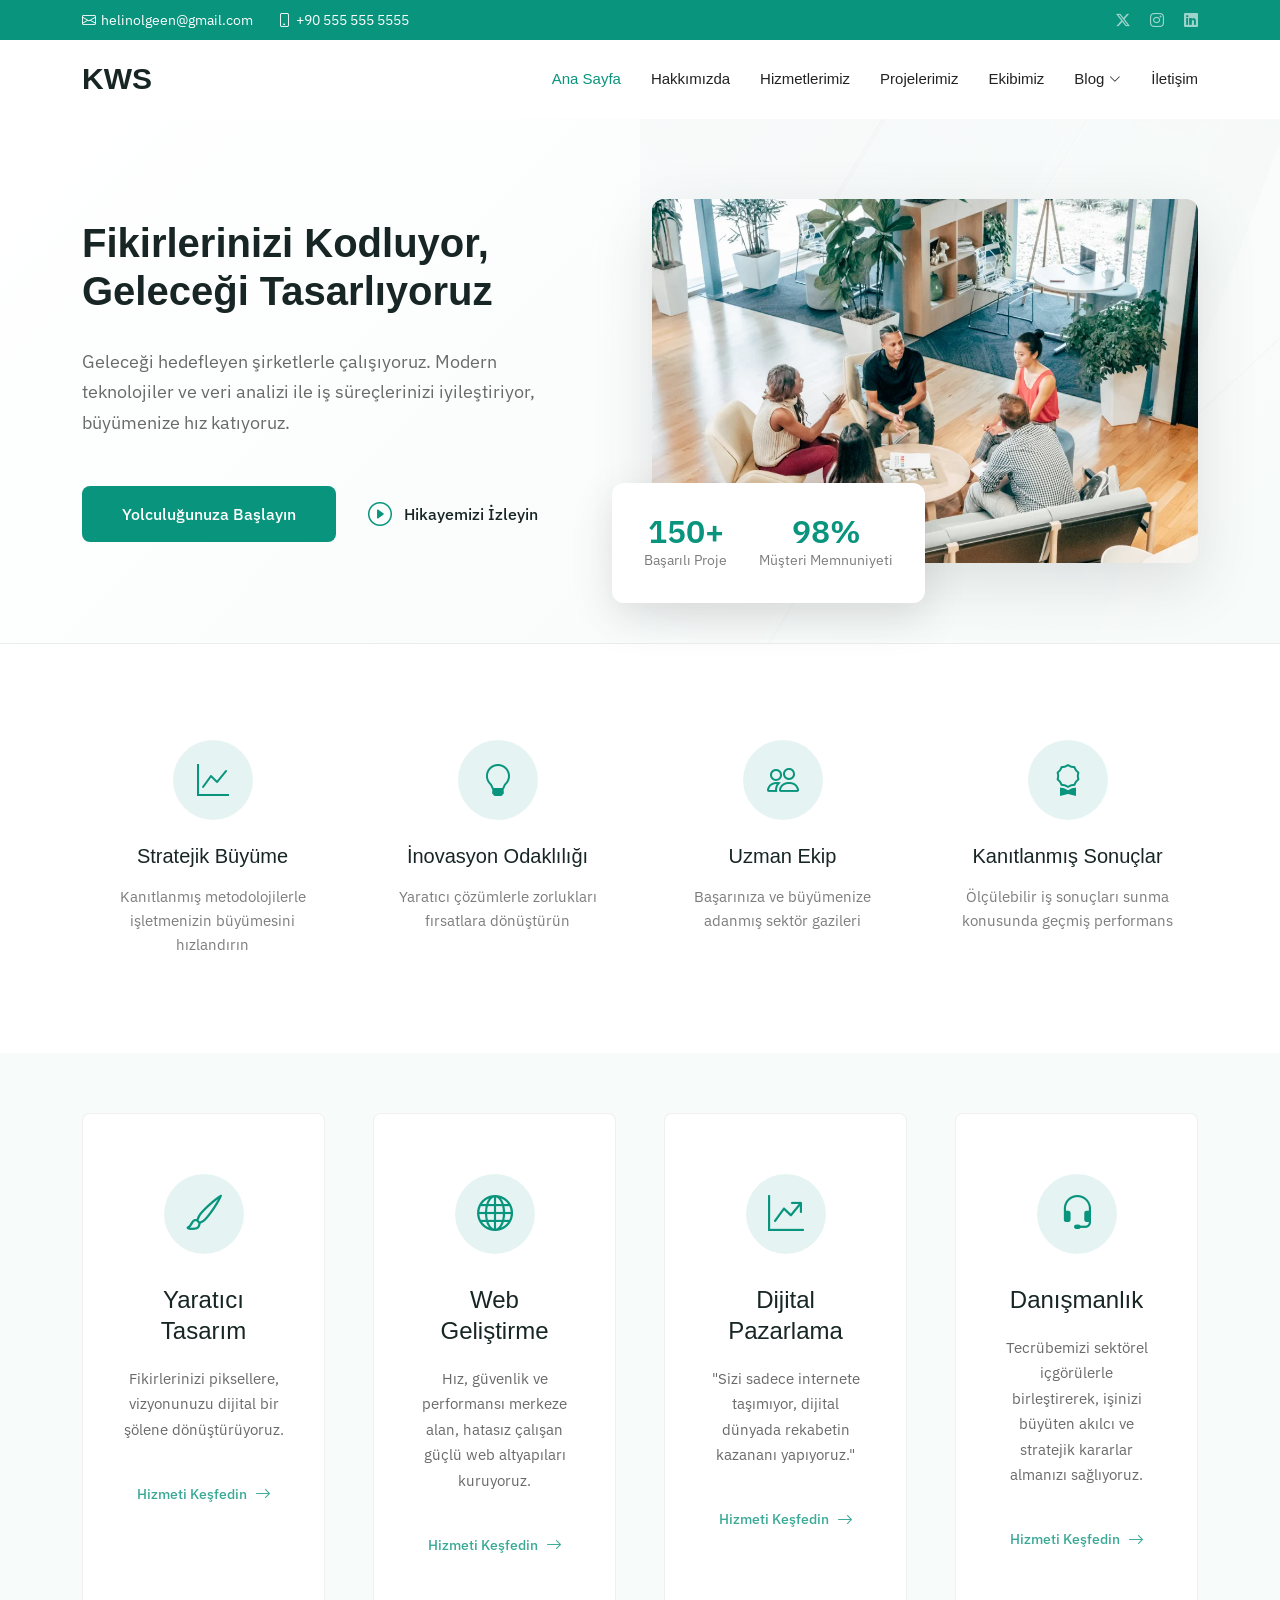
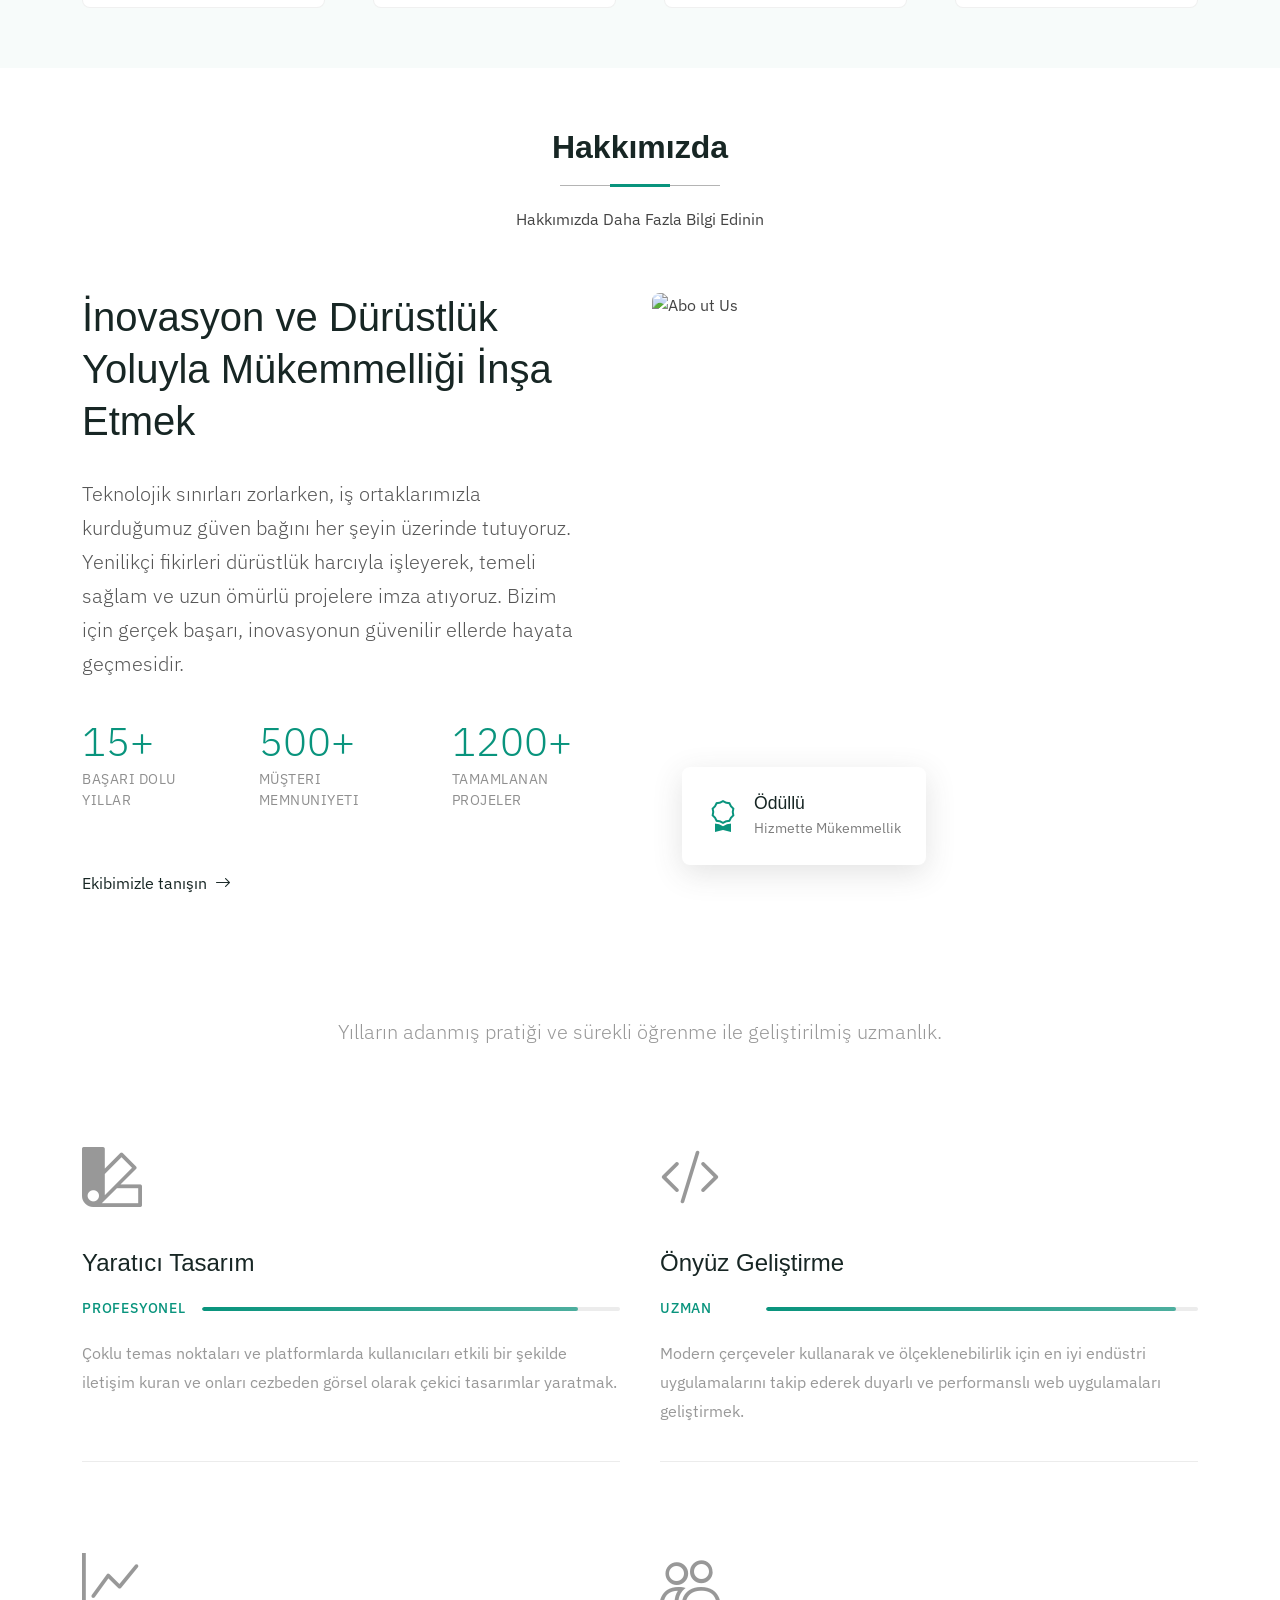
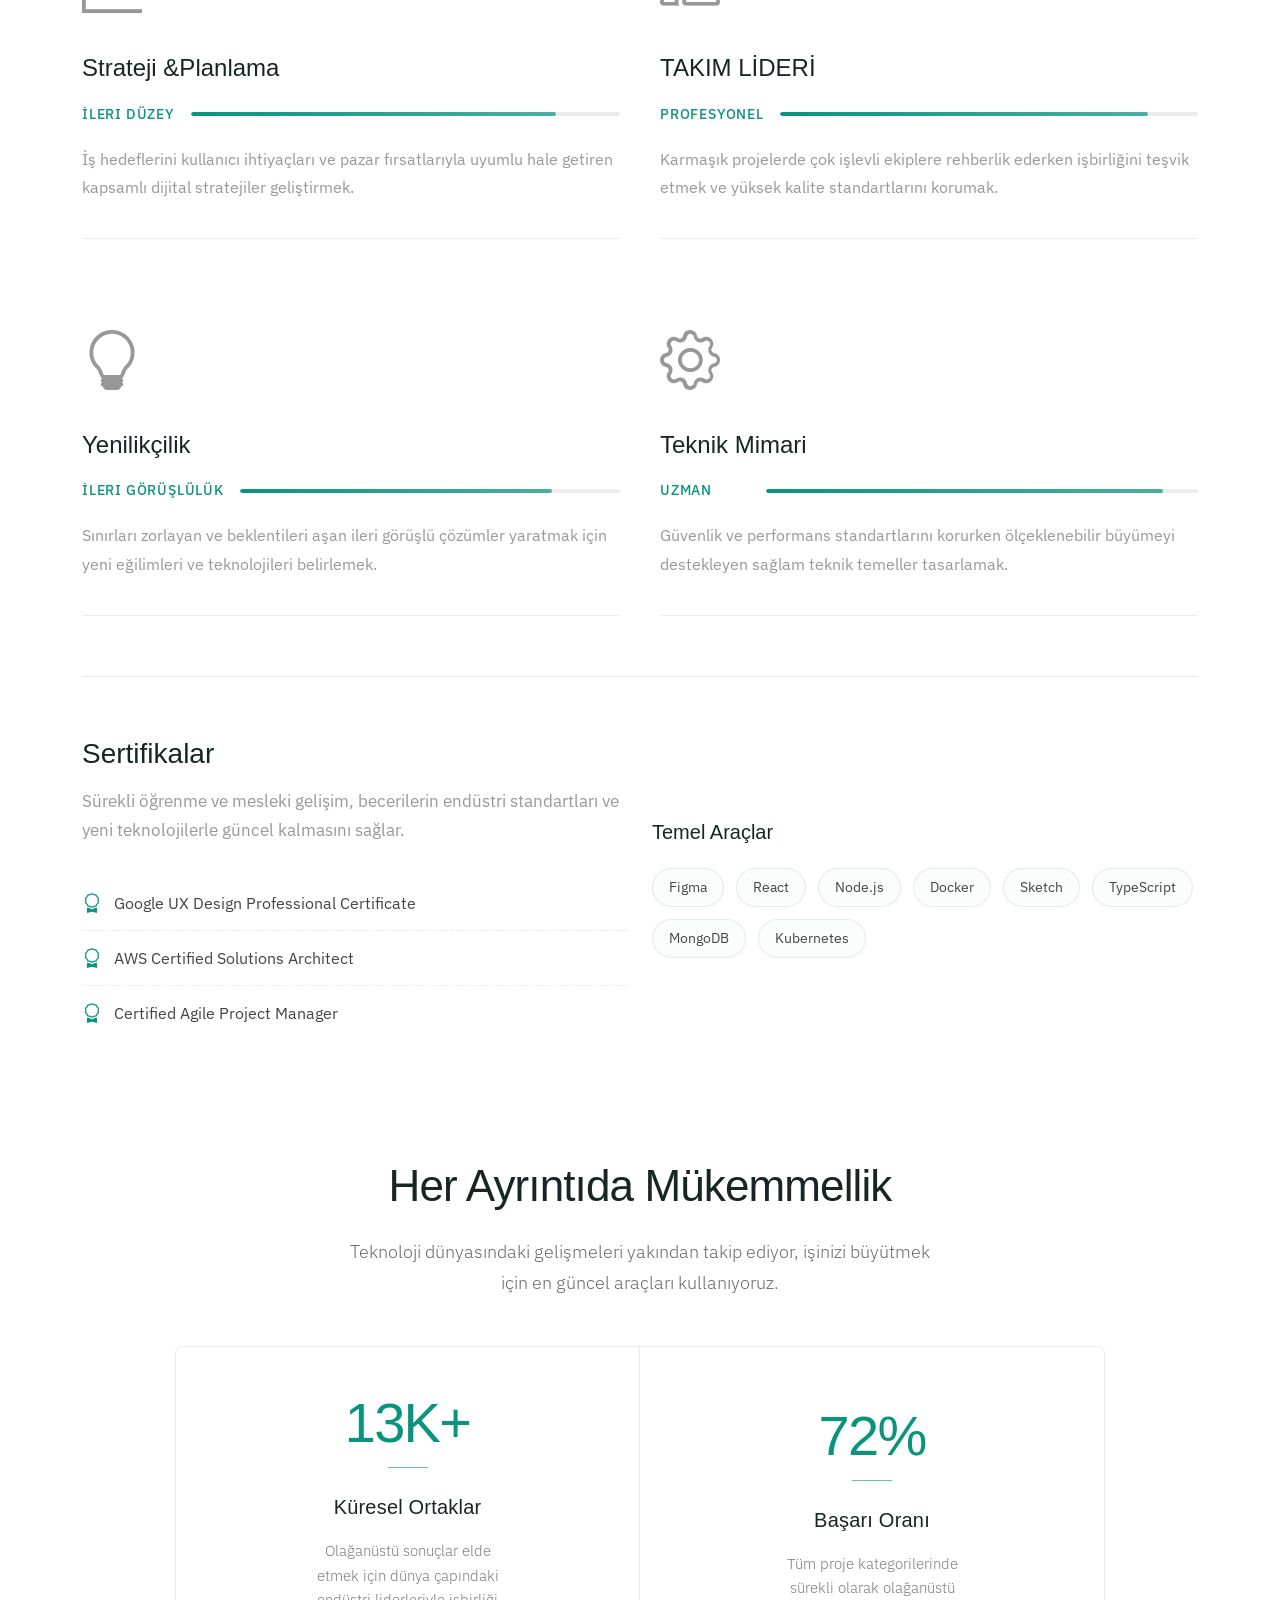
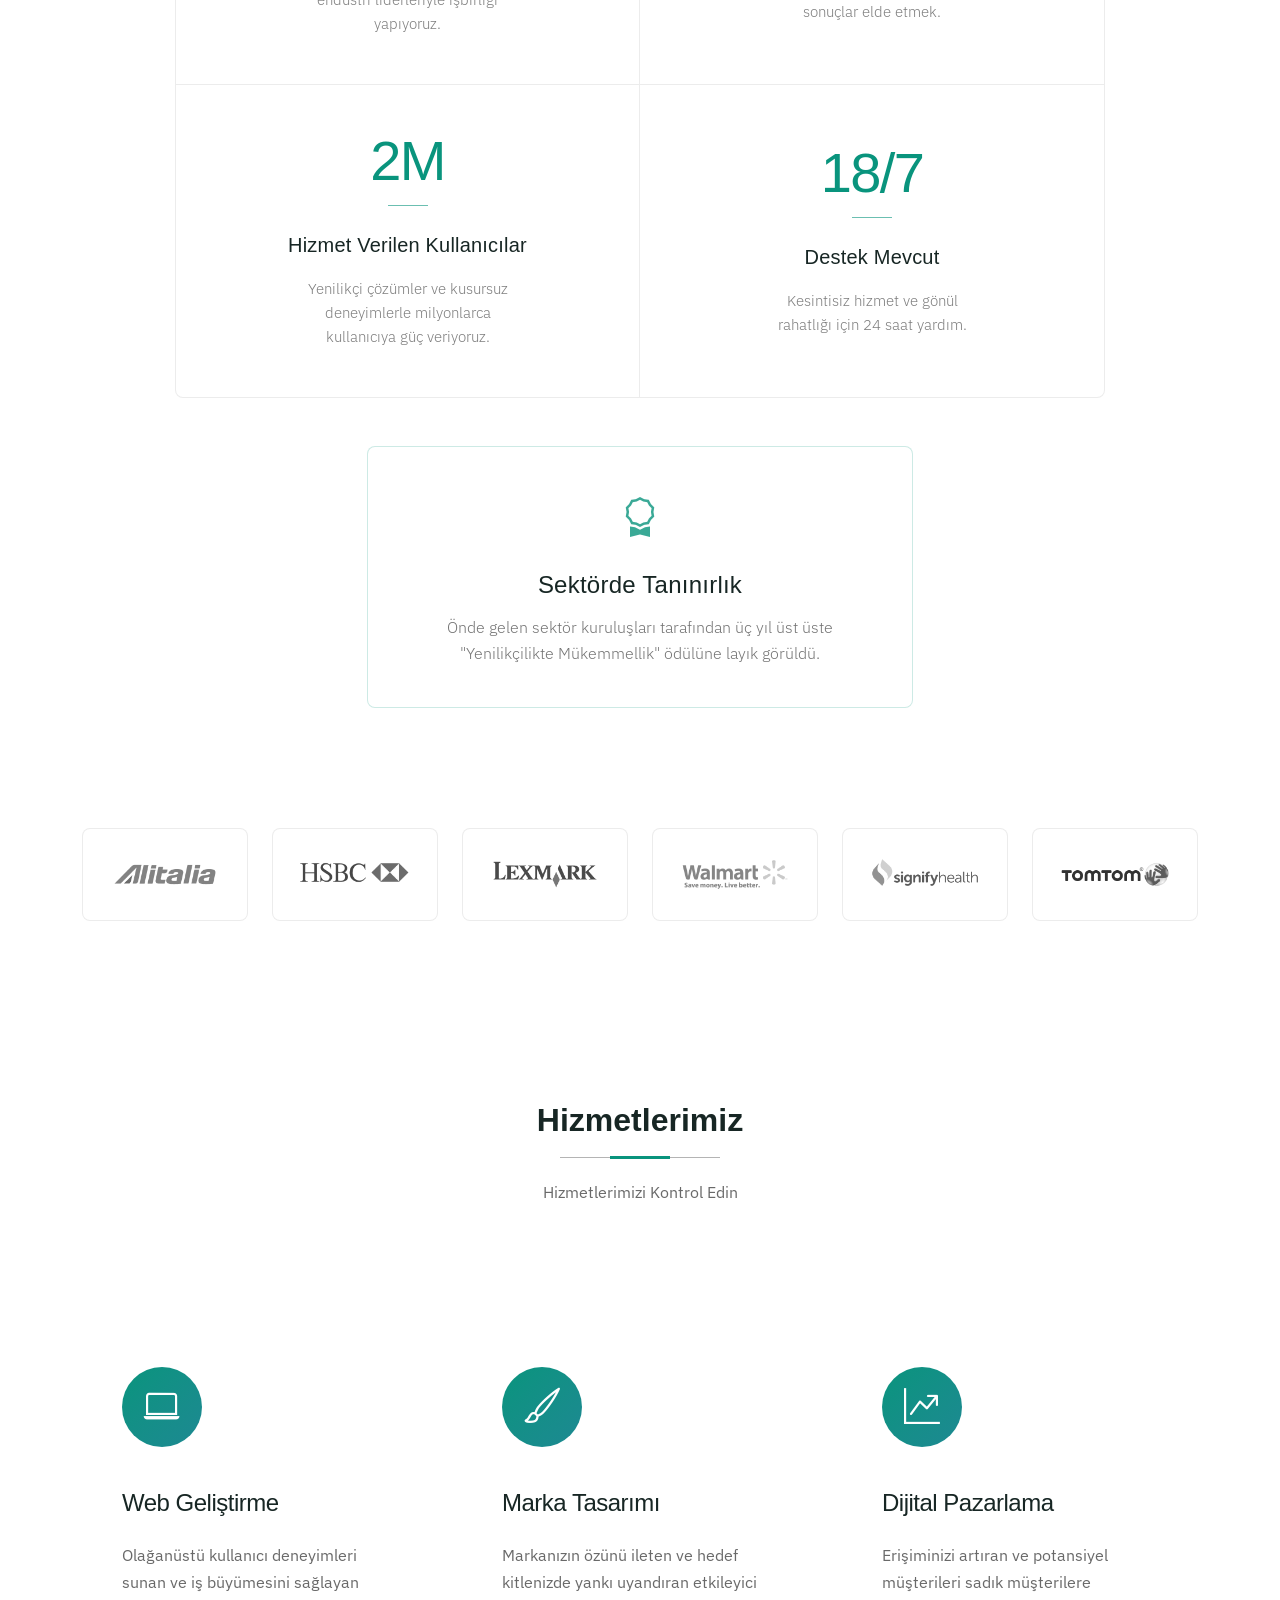
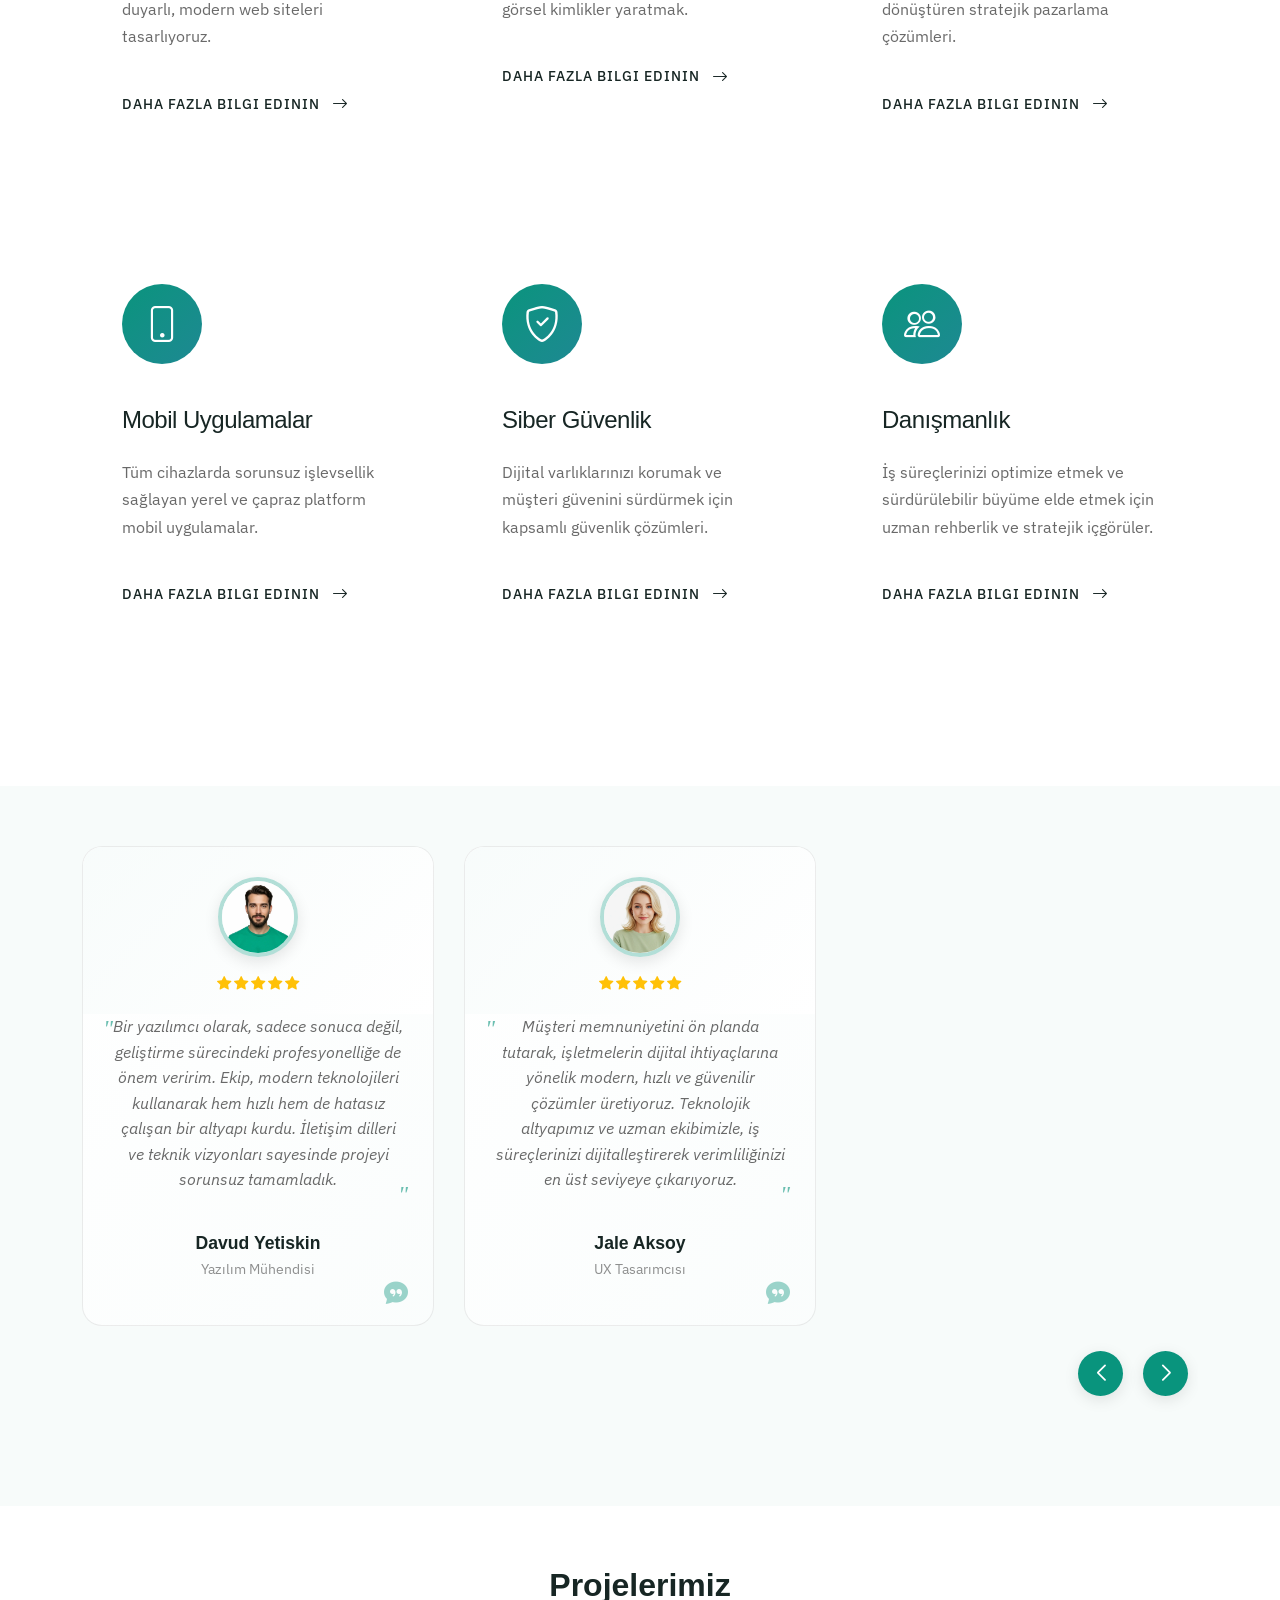
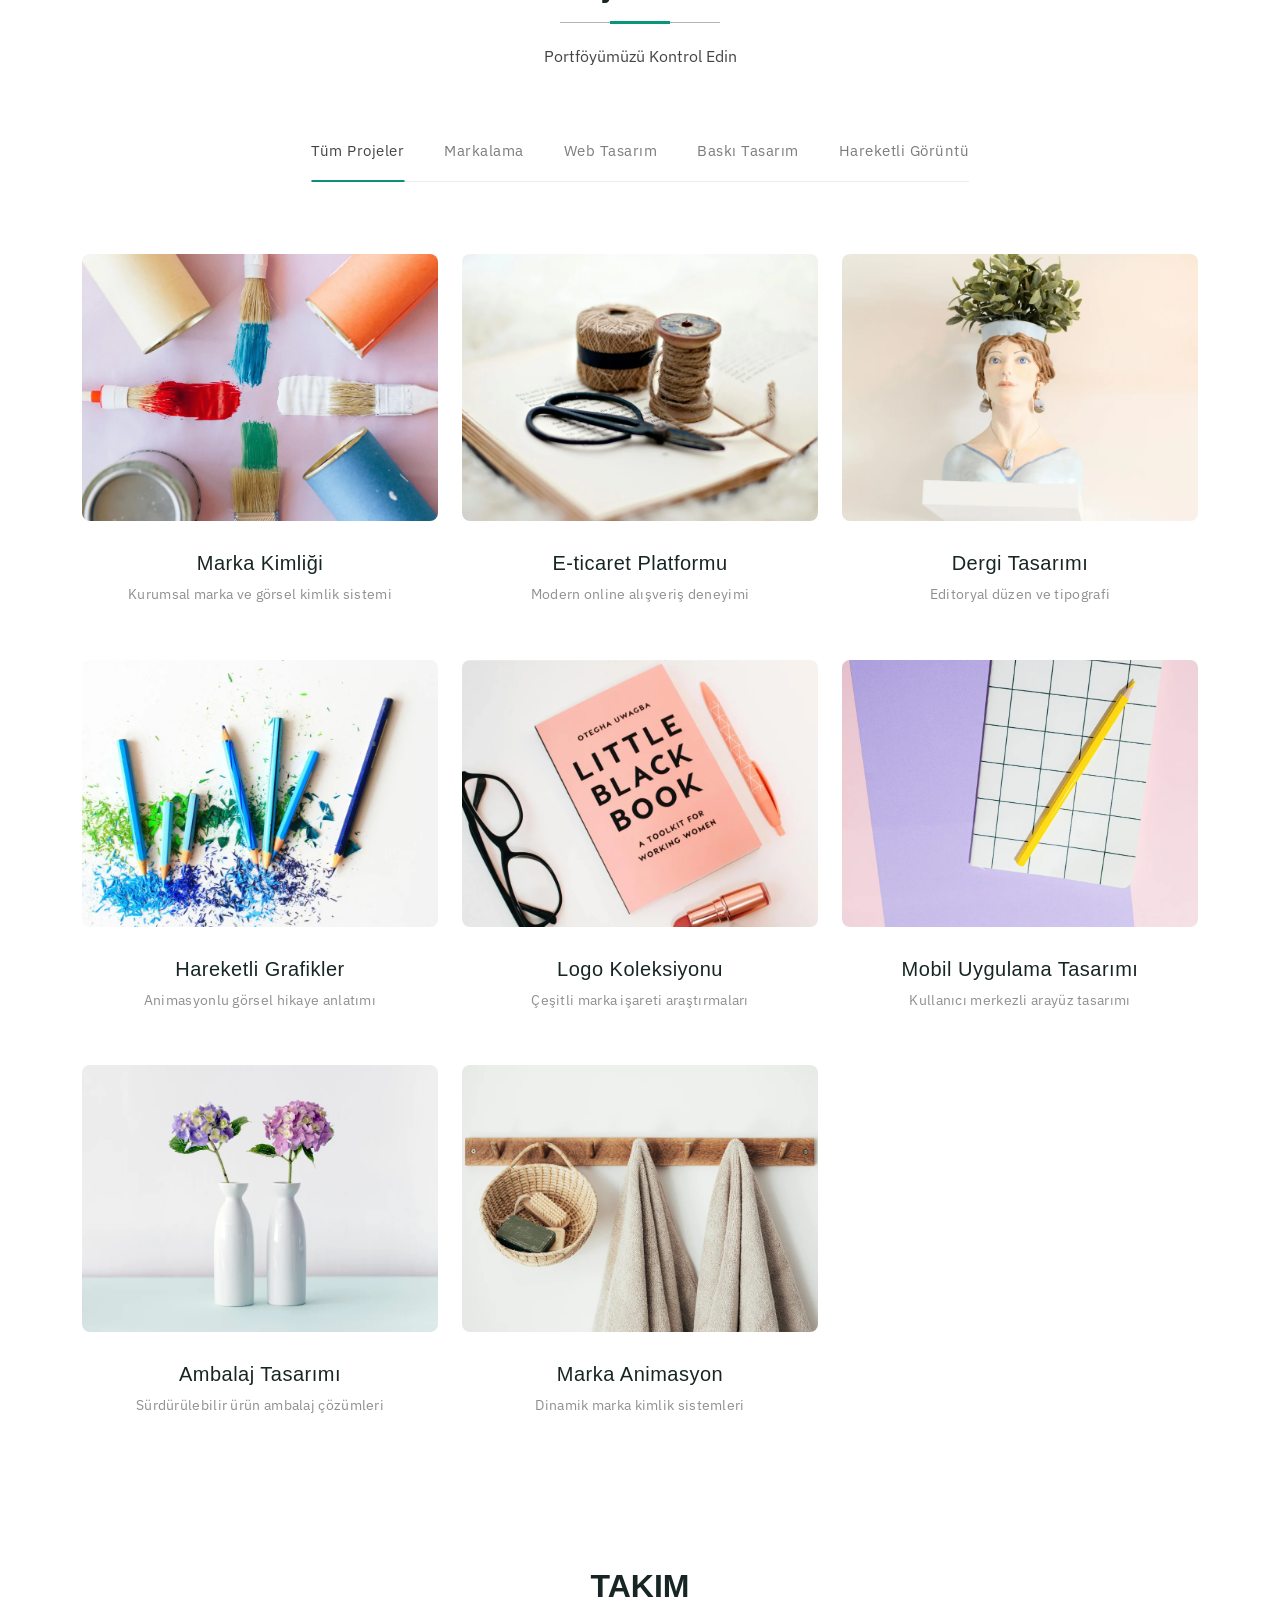
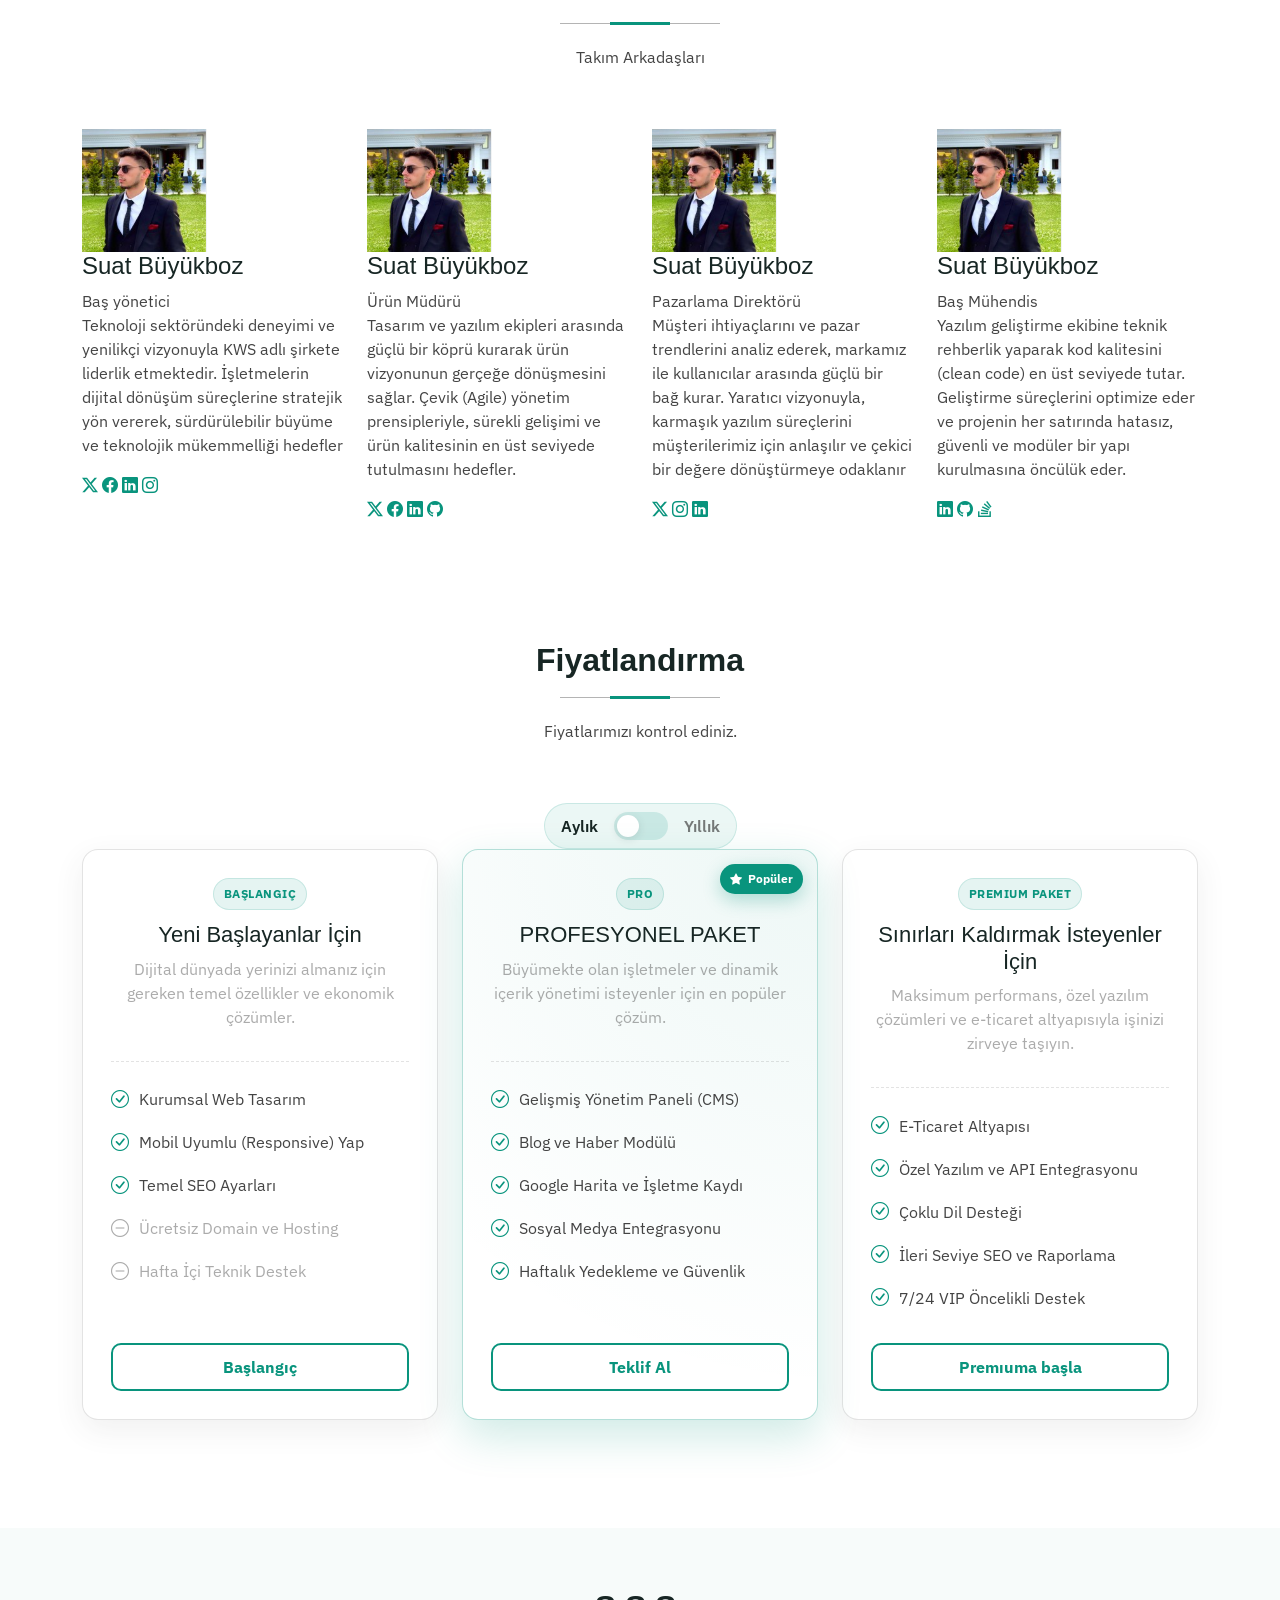
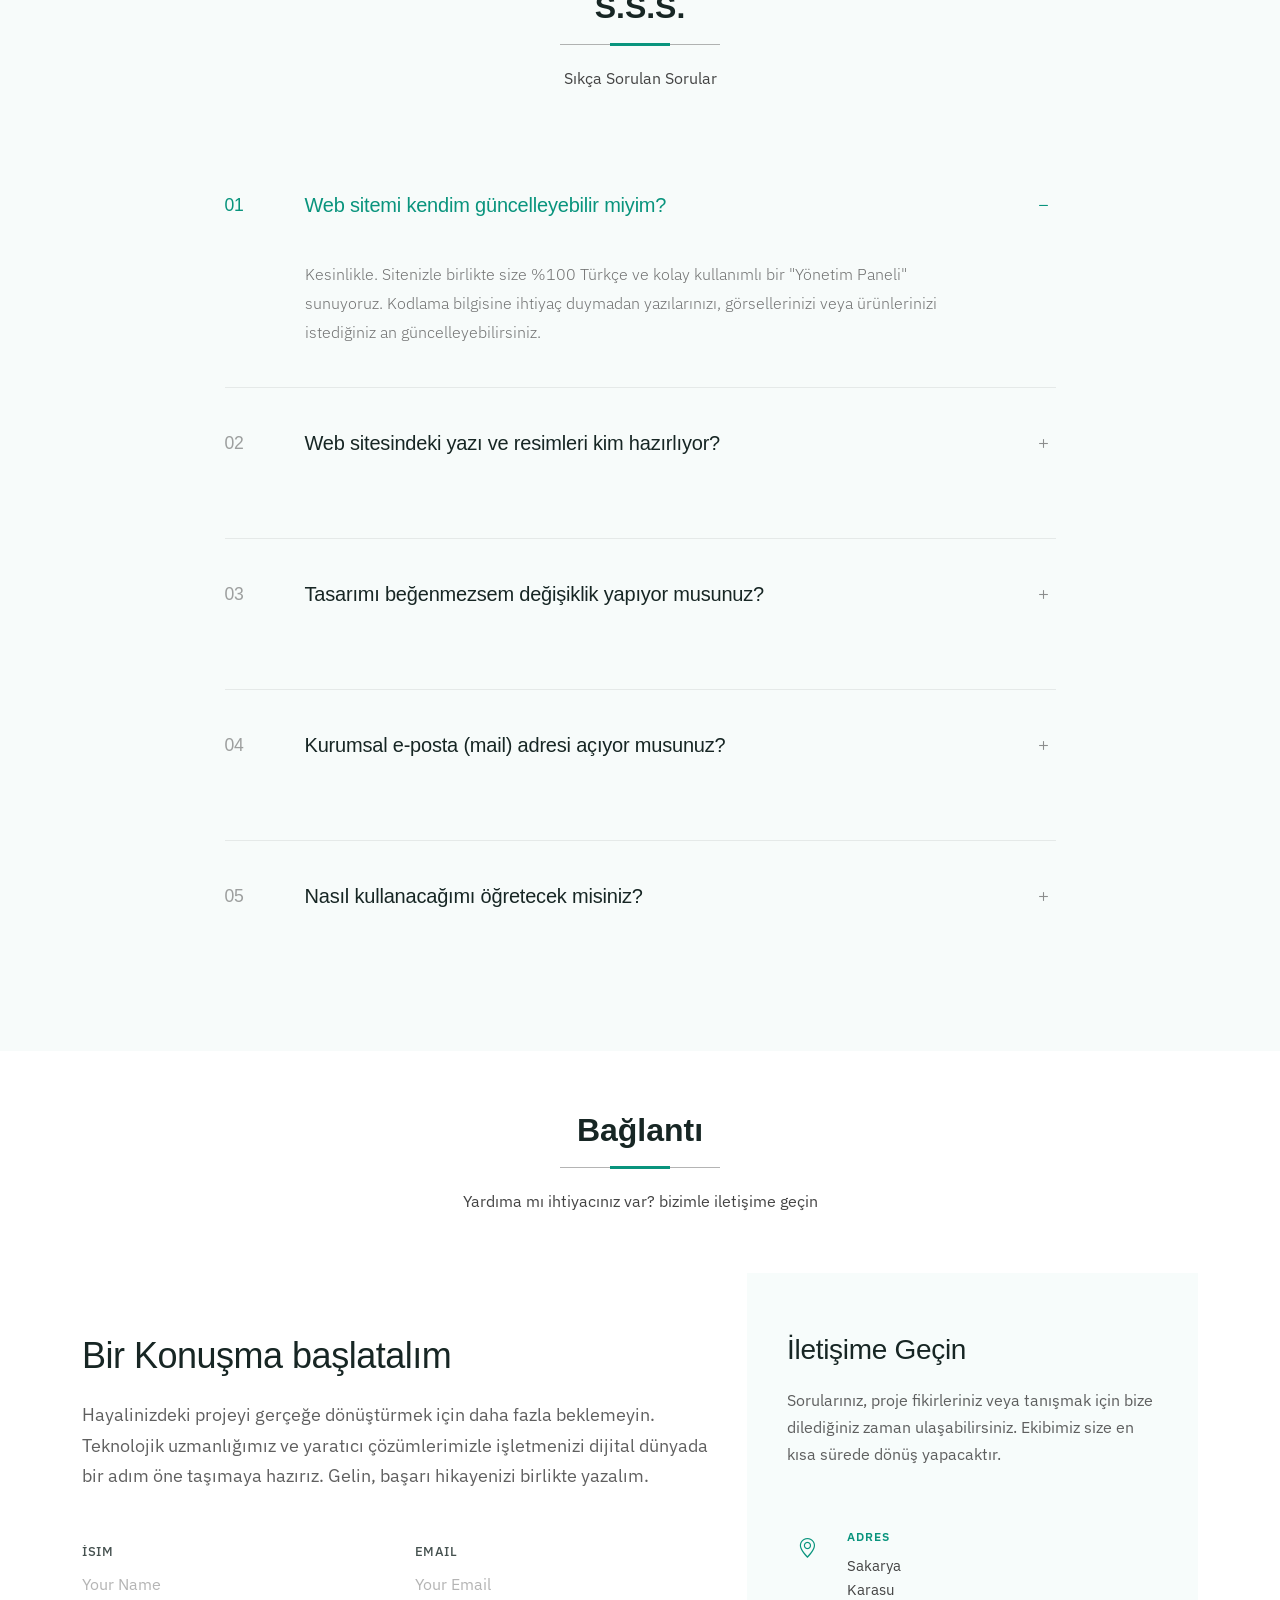
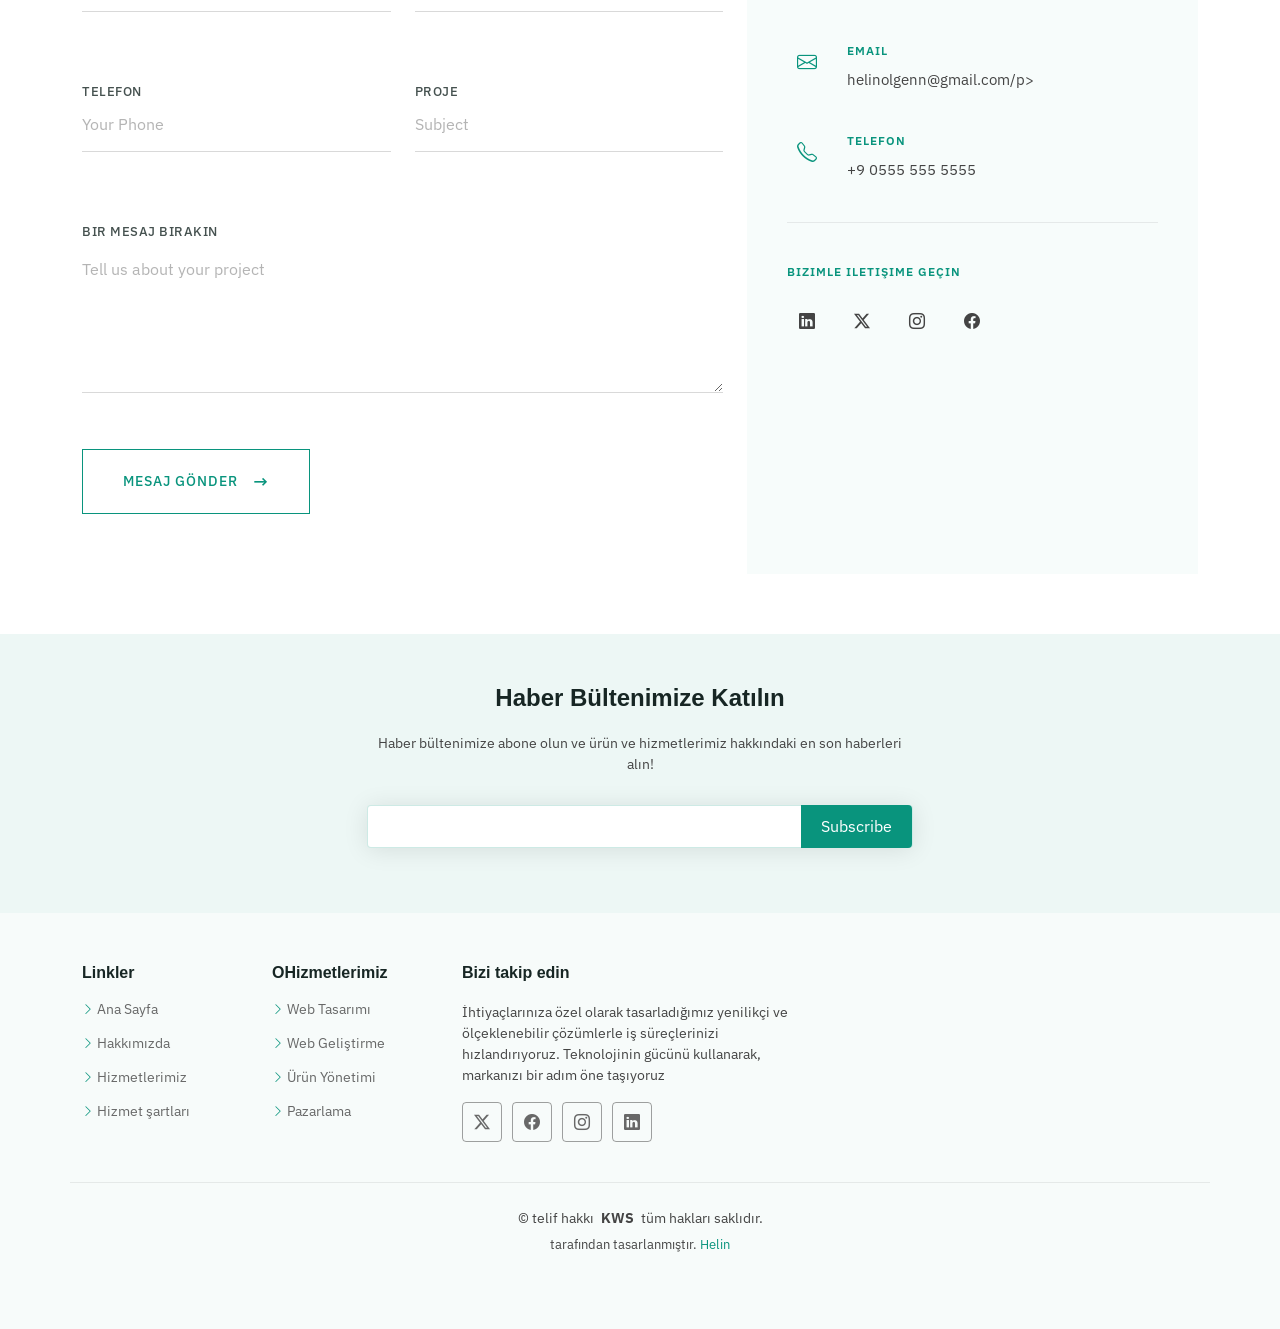
==== index.html @ 0eb9ad2e "initial upload" ====
<!DOCTYPE html>
<html lang="en">

<head>
  <meta charset="utf-8">
  <meta content="width=device-width, initial-scale=1.0" name="viewport">
  <title>KWS KURUMSAL WEB SİTE </title>
  <meta name="description" content="KWS Kurumsal Web Hizmetleri - Web tasarım, yazılım ve teknik destek.">
  <meta name="keywords" content="web tasarım, yazılım, teknik servis, KWS">

  <!-- Favicons -->
  <link href="assets/img/favicon.png" rel="icon">
  <link href="assets/img/apple-touch-icon.png" rel="apple-touch-icon">

  <!-- Fonts -->
  <link href="https://fonts.googleapis.com/css2?family=Anton&family=IBM+Plex+Sans:wght@300;400;500;600;700&display=swap" rel="stylesheet">

  <!-- Vendor CSS Files -->
 <link href="./assets/vendor/bootstrap/css/bootstrap.min.css" rel="stylesheet">
<link href="./assets/vendor/bootstrap-icons/bootstrap-icons.css" rel="stylesheet">
<link href="./assets/vendor/aos/aos.css" rel="stylesheet">
<link href="./assets/vendor/glightbox/css/glightbox.min.css" rel="stylesheet">
<link href="./assets/vendor/swiper/swiper-bundle.min.css" rel="stylesheet">


  <link href="./assets/css/main.css" rel="stylesheet">


  <!-- =======================================================
  * Template Name:KWS
  * Template URL: https://bootstrapmade.com/KWS-bootstrap-business-template/
  * Updated: Aug 30 2025 with Bootstrap v5.3.8
  * Author: BootstrapMade.com
  * License: https://bootstrapmade.com/license/
  ======================================================== -->
</head>
<body class="index-page">

  <header id="header" class="header sticky-top">

    <div class="topbar d-flex align-items-center dark-background">
      <div class="container d-flex justify-content-center justify-content-md-between">
        <div class="contact-info d-flex align-items-center">
<i class="bi bi-envelope d-flex align-items-center">
  <a href="mailto:helinolgeen@gmail.com">helinolgeen@gmail.com</a>
</i>
          <i class="bi bi-phone d-flex align-items-center ms-4"><span>+90 555 555 5555</span></i>
        </div>
        <div class="social-links d-none d-md-flex align-items-center">
          <a href="https://x.com/helobrrr" class="twitter"><i class="bi bi-twitter-x"></i></a>
          <a href="https://instagram.com/helinadall" class="instagram"><i class="bi bi-instagram"></i></a>
          <a href="https://www.linkedin.com/in/helin-%C3%B6lgen-374a76330/" class="linkedin"><i class="bi bi-linkedin"></i></a>
        </div>
      </div>
    </div><!-- End Top Bar -->

    <div class="branding d-flex align-items-cente">

      <div class="container position-relative d-flex align-items-center justify-content-between">
        <a href="index.html" class="logo d-flex align-items-center">
          <!-- Uncomment the line below if you also wish to use an image logo -->
          <!-- <img src="assets/img/logo.webp" alt=""> -->
          <h1 class="sitename">KWS</h1>
        </a>

        <nav id="navmenu" class="navmenu">
          <ul>
            <li><a href="#hero" class="active">Ana Sayfa</a></li>
            <li><a href="#about">Hakkımızda</a></li>
            <li><a href="#services">Hizmetlerimiz</a></li>
            <li><a href="#portfolio">Projelerimiz</a></li>
            <li><a href="#team">Ekibimiz</a></li>
            <li class="dropdown"><a href="#"><span>Blog</span> <i class="bi bi-chevron-down toggle-dropdown"></i></a>
              <ul>
                <li><a href="#">Dropdown 1</a></li>
                <li class="dropdown"><a href="#"><span>Deep Dropdown</span> <i class="bi bi-chevron-down toggle-dropdown"></i></a>
                  <ul>
                    <li><a href="#">Deep Dropdown 1</a></li>
                    <li><a href="#">Deep Dropdown 2</a></li>
                    <li><a href="#">Deep Dropdown 3</a></li>
                    <li><a href="#">Deep Dropdown 4</a></li>
                    <li><a href="#">Deep Dropdown 5</a></li>
                  </ul>
                </li>
                <li><a href="#">Dropdown 2</a></li>
                <li><a href="#">Dropdown 3</a></li>
                <li><a href="#">Dropdown 4</a></li>
              </ul>
            </li>
            <li><a href="#contact">İletişim</a></li>
          </ul>
          <i class="mobile-nav-toggle d-xl-none bi bi-list"></i>
        </nav>

      </div>

    </div>

  </header>

  <main class="main">

    <!-- Hero Section -->
    <section id="hero" class="hero section">

      <div class="hero-content">
        <div class="container">
          <div class="row align-items-center">
            <div class="col-lg-6" data-aos="fade-up" data-aos-delay="100">
              <div class="content">
                <h1>Fikirlerinizi Kodluyor, Geleceği Tasarlıyoruz</h1>
                <p>Geleceği hedefleyen şirketlerle çalışıyoruz. Modern teknolojiler ve veri analizi ile iş süreçlerinizi iyileştiriyor, büyümenize hız katıyoruz.</p>
                <div class="cta-group">
                  <a href="#about" class="btn-primary">Yolculuğunuza Başlayın</a>
                  <a href="https://www.youtube.com/@helobrrr" class="btn-secondary glightbox">
                    <i class="bi bi-play-circle"></i>
                    <span>
Hikayemizi İzleyin</span>
                  </a>
                </div>
              </div>
            </div>
            <div class="col-lg-6" data-aos="fade-up" data-aos-delay="200">
              <div class="hero-image">
                <img src="assets/img/about/about-8.webp" alt="Corporate Business" class="img-fluid">
                <div class="floating-card" data-aos="fade-up" data-aos-delay="300">
                  <div class="card-content">
                    <div class="metric">
                      <span class="number">150+</span>
                      <span class="label">Başarılı Proje</span>
                    </div>
                    <div class="metric">
                      <span class="number">98%</span>
                      <span class="label">Müşteri Memnuniyeti</span>
                    </div>
                  </div>
                </div>
              </div>
            </div>
          </div>
        </div>

        <div class="hero-features">
          <div class="container">
            <div class="row">
              <div class="col-lg-3 col-md-6" data-aos="fade-up" data-aos-delay="100">
                <div class="feature-item">
                  <div class="icon">
                    <i class="bi bi-graph-up"></i>
                  </div>
                  <h4>Stratejik Büyüme</h4>
                  <p>Kanıtlanmış metodolojilerle işletmenizin büyümesini hızlandırın</p>
                </div>
              </div>
              <div class="col-lg-3 col-md-6" data-aos="fade-up" data-aos-delay="200">
                <div class="feature-item">
                  <div class="icon">
                    <i class="bi bi-lightbulb"></i>
                  </div>
                  <h4>
İnovasyon Odaklılığı</h4>
                  <p>Yaratıcı çözümlerle zorlukları fırsatlara dönüştürün</p>
                </div>
              </div>
              <div class="col-lg-3 col-md-6" data-aos="fade-up" data-aos-delay="300">
                <div class="feature-item">
                  <div class="icon">
                    <i class="bi bi-people"></i>
                  </div>
                  <h4>
Uzman Ekip</h4>
                  <p>Başarınıza ve büyümenize adanmış sektör gazileri</p>
                </div>
              </div>
              <div class="col-lg-3 col-md-6" data-aos="fade-up" data-aos-delay="400">
                <div class="feature-item">
                  <div class="icon">
                    <i class="bi bi-award"></i>
                  </div>
                  <h4>
Kanıtlanmış Sonuçlar</h4>
                  <p>Ölçülebilir iş sonuçları sunma konusunda geçmiş performans</p>
                </div>
              </div>
            </div>
          </div>
        </div>

      </div>

    </section><!-- /Hero Section -->

    <!-- Featured Services Section -->
    <section id="featured-services" class="featured-services section light-background">

      <div class="container" data-aos="fade-up" data-aos-delay="100">

        <div class="row g-5">

          <div class="col-lg-3 col-md-6" data-aos="fade-up" data-aos-delay="200">
            <div class="service-item">
              <div class="service-icon">
                <i class="bi bi-brush"></i>
              </div>
              <h3>Yaratıcı Tasarım</h3>
              <p>Fikirlerinizi piksellere, vizyonunuzu dijital bir şölene dönüştürüyoruz.</p>
              <a href="service-details.html" class="service-link">
                <span>Hizmeti Keşfedin</span>
                <i class="bi bi-arrow-right"></i>
              </a>
            </div>
          </div><!-- End Service Item -->

          <div class="col-lg-3 col-md-6" data-aos="fade-up" data-aos-delay="300">
            <div class="service-item">
              <div class="service-icon">
                <i class="bi bi-globe"></i>
              </div>
              <h3>Web Geliştirme</h3>
              <p>Hız, güvenlik ve performansı merkeze alan, hatasız çalışan güçlü web altyapıları kuruyoruz.</p>
              <a href="service-details.html" class="service-link">
                <span>Hizmeti Keşfedin</span>
                <i class="bi bi-arrow-right"></i>
              </a>
            </div>
          </div><!-- End Service Item -->

          <div class="col-lg-3 col-md-6" data-aos="fade-up" data-aos-delay="400">
            <div class="service-item">
              <div class="service-icon">
                <i class="bi bi-graph-up-arrow"></i>
              </div>
              <h3>Dijital Pazarlama</h3>
              <p>"Sizi sadece internete taşımıyor, dijital dünyada rekabetin kazananı yapıyoruz."</p>
              <a href="service-details.html" class="service-link">
                <span>Hizmeti Keşfedin</span>
                <i class="bi bi-arrow-right"></i>
              </a>
            </div>
          </div><!-- End Service Item -->

          <div class="col-lg-3 col-md-6" data-aos="fade-up" data-aos-delay="500">
            <div class="service-item">
              <div class="service-icon">
                <i class="bi bi-headset"></i>
              </div>
              <h3>Danışmanlık</h3>
              <p>Tecrübemizi sektörel içgörülerle birleştirerek, işinizi büyüten akılcı ve stratejik kararlar almanızı sağlıyoruz.</p>
              <a href="service-details.html" class="service-link">
                <span>Hizmeti Keşfedin</span>
                <i class="bi bi-arrow-right"></i>
              </a>
            </div>
          </div><!-- End Service Item -->

        </div>

      </div>

    </section><!-- /Featured Services Section -->

    <!-- About Section -->
    <section id="about" class="about section">

      <!-- Section Title -->
      <div class="container section-title" data-aos="fade-up">
        <h2>Hakkımızda</h2>
        <p>Hakkımızda Daha Fazla Bilgi Edinin</p>
      </div><!-- End Section Title -->

      <div class="container" data-aos="fade-up" data-aos-delay="100">

        <div class="row">
          <div class="col-lg-6" data-aos="fade-right" data-aos-delay="200">
            <div class="content">
              <h2>İnovasyon ve Dürüstlük Yoluyla Mükemmelliği İnşa Etmek</h2>
              <p class="lead">Teknolojik sınırları zorlarken, iş ortaklarımızla kurduğumuz güven bağını her şeyin üzerinde tutuyoruz. Yenilikçi fikirleri dürüstlük harcıyla işleyerek, temeli sağlam ve uzun ömürlü projelere imza atıyoruz. Bizim için gerçek başarı, inovasyonun güvenilir ellerde hayata geçmesidir.</p>
             <div class="stats-row">
                <div class="stat-item" data-aos="fade-up" data-aos-delay="300">
                  <div class="stat-number">
                    <span data-purecounter-start="0" data-purecounter-end="15" data-purecounter-duration="1" class="purecounter"></span>+
                  </div>
                  <div class="stat-label">Başarı Dolu Yıllar</div>
                </div>

                <div class="stat-item" data-aos="fade-up" data-aos-delay="400">
                  <div class="stat-number">
                    <span data-purecounter-start="0" data-purecounter-end="500" data-purecounter-duration="1" class="purecounter"></span>+
                  </div>
                  <div class="stat-label">Müşteri Memnuniyeti</div>
                </div>

                <div class="stat-item" data-aos="fade-up" data-aos-delay="500">
                  <div class="stat-number">
                    <span data-purecounter-start="0" data-purecounter-end="1200" data-purecounter-duration="1" class="purecounter"></span>+
                  </div>
                  <div class="stat-label">Tamamlanan Projeler</div>
                </div>
              </div><!-- End Stats Row -->

              <div class="cta-section" data-aos="fade-up" data-aos-delay="300">
                <a href="#TAKIM" class="btn-link">Ekibimizle tanışın<i class="bi bi-arrow-right"></i></a>
              </div>
            </div>
          </div>

          <div class="col-lg-6" data-aos="fade-left" data-aos-delay="200">
            <div class="image-container">
              <img src="assets/img/about/about-square-8.webp" alt="Abo
              ut Us" class="img-fluid">
              <div class="image-overlay">
                <div class="overlay-content">
                  <i class="bi bi-award"></i>
                  <div class="overlay-text">
                    <h4>Ödüllü</h4>
                    <p>Hizmette Mükemmellik</p>
                  </div>
                </div>
              </div>
            </div>
          </div>
        </div>

      </div>

    </section><!-- /About Section -->

    <!-- Skills Section -->
    <section id="skills" class="skills section">

      <div class="container" data-aos="fade-up" data-aos-delay="100">

        <div class="row justify-content-center">
          <div class="col-lg-8">
            <div class="intro-content text-center mb-5" data-aos="fade-up" data-aos-delay="150">
              <p class="lead-text">Yılların adanmış pratiği ve sürekli öğrenme ile geliştirilmiş uzmanlık.</p>
            </div>
          </div>
        </div>

        <div class="skills-grid">
          <div class="skill-item skills-animation" data-aos="fade-up" data-aos-delay="200">
            <div class="skill-icon">
              <i class="bi bi-palette2"></i>
            </div>
            <h3 class="skill-name">Yaratıcı Tasarım</h3>
            <div class="skill-level">
              <span class="level-text">Profesyonel</span>
              <div class="progress-track progress">
                <div class="progress-bar" role="progressbar" aria-valuenow="90" aria-valuemin="0" aria-valuemax="100"></div>
              </div>
            </div>
            <p class="skill-description">Çoklu temas noktaları ve platformlarda kullanıcıları etkili bir şekilde iletişim kuran ve onları cezbeden görsel olarak çekici tasarımlar yaratmak.</p>
          </div>

          <div class="skill-item skills-animation" data-aos="fade-up" data-aos-delay="250">
            <div class="skill-icon">
              <i class="bi bi-code-slash"></i>
            </div>
            <h3 class="skill-name">Önyüz Geliştirme</h3>
            <div class="skill-level">
              <span class="level-text">Uzman</span>
              <div class="progress-track progress">
                <div class="progress-bar" role="progressbar" aria-valuenow="95" aria-valuemin="0" aria-valuemax="100"></div>
              </div>
            </div>
            <p class="skill-description">Modern çerçeveler kullanarak ve ölçeklenebilirlik için en iyi endüstri uygulamalarını takip ederek duyarlı ve performanslı web uygulamaları geliştirmek.</p>
          </div>

          <div class="skill-item skills-animation" data-aos="fade-up" data-aos-delay="300">
            <div class="skill-icon">
              <i class="bi bi-graph-up"></i>
            </div>
            <h3 class="skill-name">Strateji &amp;Planlama</h3>
            <div class="skill-level">
              <span class="level-text">İleri Düzey</span>
              <div class="progress-track progress">
                <div class="progress-bar" role="progressbar" aria-valuenow="85" aria-valuemin="0" aria-valuemax="100"></div>
              </div>
            </div>
            <p class="skill-description">İş hedeflerini kullanıcı ihtiyaçları ve pazar fırsatlarıyla uyumlu hale getiren kapsamlı dijital stratejiler geliştirmek.</p>
          </div>

          <div class="skill-item skills-animation" data-aos="fade-up" data-aos-delay="350">
            <div class="skill-icon">
              <i class="bi bi-people"></i>
            </div>
            <h3 class="skill-name">TAKIM LİDERİ</h3>
            <div class="skill-level">
              <span class="level-text">PROFESYONEL</span>
              <div class="progress-track progress">
                <div class="progress-bar" role="progressbar" aria-valuenow="88" aria-valuemin="0" aria-valuemax="100"></div>
              </div>
            </div>
            <p class="skill-description">Karmaşık projelerde çok işlevli ekiplere rehberlik ederken işbirliğini teşvik etmek ve yüksek kalite standartlarını korumak.</p>
          </div>

          <div class="skill-item skills-animation" data-aos="fade-up" data-aos-delay="400">
            <div class="skill-icon">
              <i class="bi bi-lightbulb"></i>
            </div>
            <h3 class="skill-name">Yenilikçilik</h3>
            <div class="skill-level">
              <span class="level-text">İleri görüşlülük</span>
              <div class="progress-track progress">
                <div class="progress-bar" role="progressbar" aria-valuenow="82" aria-valuemin="0" aria-valuemax="100"></div>
              </div>
            </div>
            <p class="skill-description">Sınırları zorlayan ve beklentileri aşan ileri görüşlü çözümler yaratmak için yeni eğilimleri ve teknolojileri belirlemek.</p>
          </div>

          <div class="skill-item skills-animation" data-aos="fade-up" data-aos-delay="450">
            <div class="skill-icon">
              <i class="bi bi-gear"></i>
            </div>
            <h3 class="skill-name">Teknik Mimari</h3>
            <div class="skill-level">
              <span class="level-text">Uzman</span>
              <div class="progress-track progress">
                <div class="progress-bar" role="progressbar" aria-valuenow="92" aria-valuemin="0" aria-valuemax="100"></div>
              </div>
            </div>
            <p class="skill-description"> Güvenlik ve performans standartlarını korurken ölçeklenebilir büyümeyi destekleyen sağlam teknik temeller tasarlamak.</p>
          </div>
        </div>

        <div class="certification-area mt-5" data-aos="fade-up" data-aos-delay="500">
          <div class="row align-items-center">
            <div class="col-lg-6">
              <div class="cert-content">
                <h4 class="cert-title">Sertifikalar</h4>
                <p class="cert-description">Sürekli öğrenme ve mesleki gelişim, becerilerin endüstri standartları ve yeni teknolojilerle güncel kalmasını sağlar.</p>
                <div class="cert-list">
                  <div class="cert-item">
                    <i class="bi bi-award"></i>
                    <span>Google UX Design Professional Certificate</span>
                  </div>
                  <div class="cert-item">
                    <i class="bi bi-award"></i>
                    <span>AWS Certified Solutions Architect</span>
                  </div>
                  <div class="cert-item">
                    <i class="bi bi-award"></i>
                    <span>Certified Agile Project Manager</span>
                  </div>
                </div>
              </div>
            </div>
            <div class="col-lg-6">
              <div class="tools-showcase">
                <h5 class="tools-title">Temel Araçlar</h5>
                <div class="tools-grid">
                  <span class="tool-tag">Figma</span>
                  <span class="tool-tag">React</span>
                  <span class="tool-tag">Node.js</span>
                  <span class="tool-tag">Docker</span>
                  <span class="tool-tag">Sketch</span>
                  <span class="tool-tag">TypeScript</span>
                  <span class="tool-tag">MongoDB</span>
                  <span class="tool-tag">Kubernetes</span>
                </div>
              </div>
            </div>
          </div>
        </div>

      </div>

    </section><!-- /Skills Section -->

    <!-- Stats Section -->
    <section id="stats" class="stats section">

      <div class="container" data-aos="fade-up" data-aos-delay="100">

        <div class="row justify-content-center mb-5">
          <div class="col-lg-8 text-center" data-aos="fade-up" data-aos-delay="200">
            <h2 class="section-headline mb-4">Her Ayrıntıda Mükemmellik</h2>
            <p class="section-description"> Teknoloji dünyasındaki gelişmeleri yakından takip ediyor, işinizi büyütmek için en güncel araçları kullanıyoruz.</p>
          </div>
        </div>

        <div class="stats-grid row g-0 justify-content-center">
          <div class="col-lg-10">
            <div class="stats-container">

              <div class="stat-item" data-aos="fade-up" data-aos-delay="100">
                <div class="stat-content">
                  <div class="stat-number">
                    <span data-purecounter-start="0" data-purecounter-end="15" data-purecounter-duration="2" class="purecounter"></span>K+
                  </div>
                  <div class="stat-divider"></div>
                  <div class="stat-label">Küresel Ortaklar</div>
                  <p class="stat-description">  Olağanüstü sonuçlar elde etmek için dünya çapındaki endüstri liderleriyle işbirliği yapıyoruz.</p>
                </div>
              </div>

              <div class="stat-item" data-aos="fade-up" data-aos-delay="200">
                <div class="stat-content">
                  <div class="stat-number">
                    <span data-purecounter-start="0" data-purecounter-end="89" data-purecounter-duration="2" class="purecounter"></span>%
                  </div>
                  <div class="stat-divider"></div>
                  <div class="stat-label">Başarı Oranı</div>
                  <p class="stat-description">Tüm proje kategorilerinde sürekli olarak olağanüstü sonuçlar elde etmek.</p>
                </div>
              </div>

              <div class="stat-item" data-aos="fade-up" data-aos-delay="300">
                <div class="stat-content">
                  <div class="stat-number">
                    <span data-purecounter-start="0" data-purecounter-end="2.8" data-purecounter-duration="2" class="purecounter"></span>M
                  </div>
                  <div class="stat-divider"></div>
                  <div class="stat-label">Hizmet Verilen Kullanıcılar</div>
                  <p class="stat-description">Yenilikçi çözümler ve kusursuz deneyimlerle milyonlarca kullanıcıya güç veriyoruz.</p>
                </div>
              </div>

              <div class="stat-item" data-aos="fade-up" data-aos-delay="400">
                <div class="stat-content">
                  <div class="stat-number">
                    <span data-purecounter-start="0" data-purecounter-end="24" data-purecounter-duration="2" class="purecounter"></span>/7
                  </div>
                  <div class="stat-divider"></div>
                  <div class="stat-label">Destek Mevcut</div>
                  <p class="stat-description">Kesintisiz hizmet ve gönül rahatlığı için 24 saat yardım.</p>
                </div>
              </div>

            </div>
          </div>
        </div>

        <div class="row justify-content-center mt-5">
          <div class="col-lg-6 text-center" data-aos="fade-up" data-aos-delay="500">
            <div class="achievement-badge">
              <div class="badge-icon">
                <i class="bi bi-award"></i>
              </div>
              <div class="badge-content">
                <h4 class="badge-title">Sektörde Tanınırlık</h4>
                <p class="badge-text">Önde gelen sektör kuruluşları tarafından üç yıl üst üste "Yenilikçilikte Mükemmellik" ödülüne layık görüldü.</p>
              </div>
            </div>
          </div>
        </div>

      </div>

    </section><!-- /Stats Section -->

    <!-- Clients Section -->
    <section id="clients" class="clients section">

      <div class="container" data-aos="fade-up" data-aos-delay="100">

        <div class="row gy-4">
          <div class="col-xl-2 col-lg-3 col-md-4 col-6" data-aos="zoom-in" data-aos-delay="100">
            <div class="client-item">
              <img src="assets/img/clients/clients-1.webp" class="img-fluid" alt="Client 1">
            </div>
          </div><!-- End Client Item -->

          <div class="col-xl-2 col-lg-3 col-md-4 col-6" data-aos="zoom-in" data-aos-delay="150">
            <div class="client-item">
              <img src="assets/img/clients/clients-2.webp" class="img-fluid" alt="Client 2">
            </div>
          </div><!-- End Client Item -->

          <div class="col-xl-2 col-lg-3 col-md-4 col-6" data-aos="zoom-in" data-aos-delay="200">
            <div class="client-item">
              <img src="assets/img/clients/clients-3.webp" class="img-fluid" alt="Client 3">
            </div>
          </div><!-- End Client Item -->

          <div class="col-xl-2 col-lg-3 col-md-4 col-6" data-aos="zoom-in" data-aos-delay="250">
            <div class="client-item">
              <img src="assets/img/clients/clients-4.webp" class="img-fluid" alt="Client 4">
            </div>
          </div><!-- End Client Item -->

          <div class="col-xl-2 col-lg-3 col-md-4 col-6" data-aos="zoom-in" data-aos-delay="300">
            <div class="client-item">
              <img src="assets/img/clients/clients-5.webp" class="img-fluid" alt="Client 5">
            </div>
          </div><!-- End Client Item -->

          <div class="col-xl-2 col-lg-3 col-md-4 col-6" data-aos="zoom-in" data-aos-delay="350">
            <div class="client-item">
              <img src="assets/img/clients/clients-6.webp" class="img-fluid" alt="Client 6">
            </div>
          </div><!-- End Client Item -->

        </div>

      </div>

    </section><!-- /Clients Section -->

    <!-- Services Section -->
    <section id="services" class="services section">

      <!-- Section Title -->
      <div class="container section-title" data-aos="fade-up">
        <h2>Hizmetlerimiz</h2>
        <p>Hizmetlerimizi Kontrol Edin</p>
      </div><!-- End Section Title -->

      <div class="container" data-aos="fade-up" data-aos-delay="100">

        <div class="row gy-5">

          <div class="col-lg-4 col-md-6" data-aos="fade-up" data-aos-delay="200">
            <div class="service-item">
              <div class="service-icon">
                <i class="bi bi-laptop"></i>
              </div>
              <h3>Web Geliştirme</h3>
              <p>Olağanüstü kullanıcı deneyimleri sunan ve iş büyümesini sağlayan duyarlı, modern web siteleri tasarlıyoruz. </p>
              <a href="service-details.html" class="service-link">
                <span> Daha Fazla Bilgi Edinin</span>
                <i class="bi bi-arrow-right"></i>
              </a>
            </div>
          </div>

          <div class="col-lg-4 col-md-6" data-aos="fade-up" data-aos-delay="250">
            <div class="service-item">
              <div class="service-icon">
                <i class="bi bi-brush"></i>
              </div>
              <h3>Marka Tasarımı</h3>
              <p>Markanızın özünü ileten ve hedef kitlenizde yankı uyandıran etkileyici görsel kimlikler yaratmak.</p>
              <a href="service-details.html" class="service-link">
                <span> Daha Fazla Bilgi Edinin</span>
                <i class="bi bi-arrow-right"></i>
              </a>
            </div>
          </div>

          <div class="col-lg-4 col-md-6" data-aos="fade-up" data-aos-delay="300">
            <div class="service-item">
              <div class="service-icon">
                <i class="bi bi-graph-up-arrow"></i>
              </div>
              <h3>Dijital Pazarlama</h3>
              <p>Erişiminizi artıran ve potansiyel müşterileri sadık müşterilere dönüştüren stratejik pazarlama çözümleri.</p>
              <a href="service-details.html" class="service-link">
                <span> Daha Fazla Bilgi Edinin</span>
                <i class="bi bi-arrow-right"></i>
              </a>
            </div>
          </div>

          <div class="col-lg-4 col-md-6" data-aos="fade-up" data-aos-delay="200">
            <div class="service-item">
              <div class="service-icon">
                <i class="bi bi-phone"></i>
              </div>
              <h3>Mobil Uygulamalar</h3>
              <p>Tüm cihazlarda sorunsuz işlevsellik sağlayan yerel ve çapraz platform mobil uygulamalar.</p>
              <a href="service-details.html" class="service-link">
                <span> Daha Fazla Bilgi Edinin</span>
                <i class="bi bi-arrow-right"></i>
              </a>
            </div>
          </div>

          <div class="col-lg-4 col-md-6" data-aos="fade-up" data-aos-delay="250">
            <div class="service-item">
              <div class="service-icon">
                <i class="bi bi-shield-check"></i>
              </div>
              <h3>Siber Güvenlik</h3>
              <p>Dijital varlıklarınızı korumak ve müşteri güvenini sürdürmek için kapsamlı güvenlik çözümleri.</p>
              <a href="service-details.html" class="service-link">
                <span> Daha Fazla Bilgi Edinin</span>
                <i class="bi bi-arrow-right"></i>
              </a>
            </div>
          </div>

          <div class="col-lg-4 col-md-6" data-aos="fade-up" data-aos-delay="300">
            <div class="service-item">
              <div class="service-icon">
                <i class="bi bi-people"></i>
              </div>
              <h3>Danışmanlık</h3>
              <p>İş süreçlerinizi optimize etmek ve sürdürülebilir büyüme elde etmek için uzman rehberlik ve stratejik içgörüler.</p>
              <a href="service-details.html" class="service-link">
                <span> Daha Fazla Bilgi Edinin</span>
                <i class="bi bi-arrow-right"></i>
              </a>
            </div>
          </div>

        </div>

      </div>

    </section><!-- /Services Section -->

    <!-- Testimonials Section -->
    <section id="testimonials" class="testimonials section light-background">

      <div class="container" data-aos="fade-up" data-aos-delay="100">

        <div class="testimonial-slider swiper init-swiper">
          <script type="application/json" class="swiper-config">
            {
              "loop": true,
              "speed": 600,
              "autoplay": {
                "delay": 4000
              },
              "slidesPerView": 1,
              "spaceBetween": 30,
              "navigation": {
                "nextEl": ".swiper-button-next",
                "prevEl": ".swiper-button-prev"
              },
              "breakpoints": {
                "768": {
                  "slidesPerView": 2
                },
                "1200": {
                  "slidesPerView": 3
                }
              }
            }
          </script>

          <div class="swiper-wrapper">

            <!-- Testimonial Slide 1 -->
            <div class="swiper-slide">
              <div class="testimonial-item" data-aos="zoom-in" data-aos-delay="200">
                <div class="testimonial-header">
                  <img src="assets/img/person/person-f-12.webp" alt="Client" class="img-fluid" loading="lazy">
                  <div class="rating">
                    <i class="bi bi-star-fill"></i>
                    <i class="bi bi-star-fill"></i>
                    <i class="bi bi-star-fill"></i>
                    <i class="bi bi-star-fill"></i>
                    <i class="bi bi-star-fill"></i>
                  </div>
                </div>
                <div class="testimonial-body">
                  <p>Müşteri memnuniyetini ön planda tutarak, işletmelerin dijital ihtiyaçlarına yönelik modern, hızlı ve güvenilir çözümler üretiyoruz. Teknolojik altyapımız ve uzman ekibimizle, iş süreçlerinizi dijitalleştirerek verimliliğinizi en üst seviyeye çıkarıyoruz.</p>
                </div>
                <div class="testimonial-footer">
                  <h5>Jale Aksoy</h5>
                  <span>UX Tasarımcısı</span>
                  <div class="quote-icon">
                    <i class="bi bi-chat-quote-fill"></i>
                  </div>
                </div>
              </div>
            </div><!-- End Testimonial Slide -->

            <!-- Testimonial Slide 2 -->
            <div class="swiper-slide">
              <div class="testimonial-item" data-aos="zoom-in" data-aos-delay="300">
                <div class="testimonial-header">
                  <img src="assets/img/person/person-m-8.webp" alt="Client" class="img-fluid" loading="lazy">
                  <div class="rating">
                    <i class="bi bi-star-fill"></i>
                    <i class="bi bi-star-fill"></i>
                    <i class="bi bi-star-fill"></i>
                    <i class="bi bi-star-fill"></i>
                    <i class="bi bi-star-fill"></i>
                  </div>
                </div>
                <div class="testimonial-body">
                  <p>Bir yazılımcı olarak, sadece sonuca değil, geliştirme sürecindeki profesyonelliğe de önem veririm. Ekip, modern teknolojileri kullanarak hem hızlı hem de hatasız çalışan bir altyapı kurdu. İletişim dilleri ve teknik vizyonları sayesinde projeyi sorunsuz tamamladık.</p>
                </div>
                <div class="testimonial-footer">
                  <h5>Davud Yetiskin</h5>
                  <span>Yazılım Mühendisi</span>
                  <div class="quote-icon">
                    <i class="bi bi-chat-quote-fill"></i>
                  </div>
                </div>
              </div>
            </div><!-- End Testimonial Slide -->

          </div>

          <div class="swiper-navigation">
            <div class="swiper-button-prev"></div>
            <div class="swiper-button-next"></div>
          </div>

        </div>

      </div>

    </section><!-- /Testimonials Section -->

    <!-- Portfolio Section -->
    <section id="portfolio" class="portfolio section">

      <!-- Section Title -->
      <div class="container section-title" data-aos="fade-up">
        <h2>Projelerimiz</h2>
        <p>Portföyümüzü Kontrol Edin</p>
      </div><!-- End Section Title -->

      <div class="container" data-aos="fade-up" data-aos-delay="100">

        <div class="isotope-layout" data-default-filter="*" data-layout="fitRows" data-sort="original-order">

          <div class="portfolio-filters-wrapper" data-aos="fade-up" data-aos-delay="100">
            <ul class="portfolio-filters isotope-filters">
              <li data-filter="*" class="filter-active">Tüm Projeler</li>
              <li data-filter=".filter-branding">Markalama</li>
              <li data-filter=".filter-web">Web Tasarım</li>
              <li data-filter=".filter-print">Baskı Tasarım</li>
              <li data-filter=".filter-motion">Hareketli Görüntü</li>
            </ul>
          </div>

          <div class="row gy-4 portfolio-grid isotope-container" data-aos="fade-up" data-aos-delay="200">

            <div class="col-lg-4 col-md-6 portfolio-item isotope-item filter-branding">
              <div class="portfolio-card">
                <div class="image-container">
                  <img src="assets/img/portfolio/portfolio-3.webp" class="img-fluid" alt="Brand Identity" loading="lazy">
                  <div class="overlay">
                    <div class="overlay-content">
                      <a href="assets/img/portfolio/portfolio-3.webp" class="glightbox zoom-link" title="Brand Identity Project">
                        <i class="bi bi-zoom-in"></i>
                      </a>
                      <a href="portfolio-details.html" class="details-link" title="View Project Details">
                        <i class="bi bi-arrow-right"></i>
                      </a>
                    </div>
                  </div>
                </div>
                <div class="content">
                  <h3>Marka Kimliği</h3>
                  <p>Kurumsal marka ve görsel kimlik sistemi</p>
                </div>
              </div>
            </div><!-- End Portfolio Item -->

            <div class="col-lg-4 col-md-6 portfolio-item isotope-item filter-web">
              <div class="portfolio-card">
                <div class="image-container">
                  <img src="assets/img/portfolio/portfolio-7.webp" class="img-fluid" alt="E-commerce Platform" loading="lazy">
                  <div class="overlay">
                    <div class="overlay-content">
                      <a href="assets/img/portfolio/portfolio-7.webp" class="glightbox zoom-link" title="E-commerce Platform">
                        <i class="bi bi-zoom-in"></i>
                      </a>
                      <a href="portfolio-details.html" class="details-link" title="View Project Details">
                        <i class="bi bi-arrow-right"></i>
                      </a>
                    </div>
                  </div>
                </div>
                <div class="content">
                  <h3>E-ticaret Platformu</h3>
                  <p>Modern online alışveriş deneyimi</p>
                </div>
              </div>
            </div><!-- End Portfolio Item -->

            <div class="col-lg-4 col-md-6 portfolio-item isotope-item filter-print">
              <div class="portfolio-card">
                <div class="image-container">
                  <img src="assets/img/portfolio/portfolio-portrait-5.webp" class="img-fluid" alt="Magazine Design" loading="lazy">
                  <div class="overlay">
                    <div class="overlay-content">
                      <a href="assets/img/portfolio/portfolio-portrait-5.webp" class="glightbox zoom-link" title="Magazine Design">
                        <i class="bi bi-zoom-in"></i>
                      </a>
                      <a href="portfolio-details.html" class="details-link" title="View Project Details">
                        <i class="bi bi-arrow-right"></i>
                      </a>
                    </div>
                  </div>
                </div>
                <div class="content">
                  <h3>Dergi Tasarımı</h3>
                  <p>Editoryal düzen ve tipografi</p>
                </div>
              </div>
            </div><!-- End Portfolio Item -->

            <div class="col-lg-4 col-md-6 portfolio-item isotope-item filter-motion">
              <div class="portfolio-card">
                <div class="image-container">
                  <img src="assets/img/portfolio/portfolio-8.webp" class="img-fluid" alt="Motion Graphics" loading="lazy">
                  <div class="overlay">
                    <div class="overlay-content">
                      <a href="assets/img/portfolio/portfolio-8.webp" class="glightbox zoom-link" title="Motion Graphics">
                        <i class="bi bi-zoom-in"></i>
                      </a>
                      <a href="portfolio-details.html" class="details-link" title="View Project Details">
                        <i class="bi bi-arrow-right"></i>
                      </a>
                    </div>
                  </div>
                </div>
                <div class="content">
                  <h3>Hareketli Grafikler</h3>
                  <p>Animasyonlu görsel hikaye anlatımı</p>
                </div>
              </div>
            </div><!-- End Portfolio Item -->

            <div class="col-lg-4 col-md-6 portfolio-item isotope-item filter-branding">
              <div class="portfolio-card">
                <div class="image-container">
                  <img src="assets/img/portfolio/portfolio-9.webp" class="img-fluid" alt="Logo Collection" loading="lazy">
                  <div class="overlay">
                    <div class="overlay-content">
                      <a href="assets/img/portfolio/portfolio-9.webp" class="glightbox zoom-link" title="Logo Collection">
                        <i class="bi bi-zoom-in"></i>
                      </a>
                      <a href="portfolio-details.html" class="details-link" title="View Project Details">
                        <i class="bi bi-arrow-right"></i>
                      </a>
                    </div>
                  </div>
                </div>
                <div class="content">
                  <h3>Logo Koleksiyonu</h3>
                  <p>Çeşitli marka işareti araştırmaları</p>
                </div>
              </div>
            </div><!-- End Portfolio Item -->

            <div class="col-lg-4 col-md-6 portfolio-item isotope-item filter-web">
              <div class="portfolio-card">
                <div class="image-container">
                  <img src="assets/img/portfolio/portfolio-portrait-8.webp" class="img-fluid" alt="Mobile App Design" loading="lazy">
                  <div class="overlay">
                    <div class="overlay-content">
                      <a href="assets/img/portfolio/portfolio-portrait-8.webp" class="glightbox zoom-link" title="Mobile App Design">
                        <i class="bi bi-zoom-in"></i>
                      </a>
                      <a href="portfolio-details.html" class="details-link" title="View Project Details">
                        <i class="bi bi-arrow-right"></i>
                      </a>
                    </div>
                  </div>
                </div>
                <div class="content">
                  <h3>Mobil Uygulama Tasarımı</h3>
                  <p>Kullanıcı merkezli arayüz tasarımı</p>
                </div>
              </div>
            </div><!-- End Portfolio Item -->

            <div class="col-lg-4 col-md-6 portfolio-item isotope-item filter-print">
              <div class="portfolio-card">
                <div class="image-container">
                  <img src="assets/img/portfolio/portfolio-10.webp" class="img-fluid" alt="Packaging Design" loading="lazy">
                  <div class="overlay">
                    <div class="overlay-content">
                      <a href="assets/img/portfolio/portfolio-10.webp" class="glightbox zoom-link" title="Packaging Design">
                        <i class="bi bi-zoom-in"></i>
                      </a>
                      <a href="portfolio-details.html" class="details-link" title="View Project Details">
                        <i class="bi bi-arrow-right"></i>
                      </a>
                    </div>
                  </div>
                </div>
                <div class="content">
                  <h3>Ambalaj Tasarımı</h3>
                  <p> Sürdürülebilir ürün ambalaj çözümleri</p>
                </div>
              </div>
            </div><!-- End Portfolio Item -->

            <div class="col-lg-4 col-md-6 portfolio-item isotope-item filter-motion">
              <div class="portfolio-card">
                <div class="image-container">
                  <img src="assets/img/portfolio/portfolio-11.webp" class="img-fluid" alt="Brand Animation" loading="lazy">
                  <div class="overlay">
                    <div class="overlay-content">
                      <a href="assets/img/portfolio/portfolio-11.webp" class="glightbox zoom-link" title="Brand Animation">
                        <i class="bi bi-zoom-in"></i>
                      </a>
                      <a href="portfolio-details.html" class="details-link" title="View Project Details">
                        <i class="bi bi-arrow-right"></i>
                      </a>
                    </div>
                  </div>
                </div>
                <div class="content">
                  <h3>Marka Animasyon</h3>
                  <p>Dinamik marka kimlik sistemleri</p>
                </div>
              </div>
            </div><!-- End Portfolio Item -->

          </div><!-- End Portfolio Grid -->

        </div>

      </div>

    </section><!-- /Portfolio Section -->

    <!-- TAKIM Section -->
    <section id="TAKIM" class="TAKIM section">

      <!-- Section Title -->
      <div class="container section-title" data-aos="fade-up">
        <h2>TAKIM</h2>
        <p>Takım Arkadaşları</p>
      </div><!-- End Section Title -->

      <div class="container" data-aos="fade-up" data-aos-delay="100">

        <div class="row gy-4">

          <div class="col-lg-3 col-md-6" data-aos="fade-up" data-aos-delay="100">
            <div class="member-card">
              <div class="member-image-wrapper">
                <img src="assets/img/person/person-f-1.webp" class="img-fluid" alt="TAKIM Member">
              </div>
              <div class="member-content">
                <h4 class="member-name">Suat Büyükboz</h4>
                <span class="member-role">Baş yönetici</span>
                <p class="member-bio">Teknoloji sektöründeki deneyimi ve yenilikçi vizyonuyla KWS adlı şirkete liderlik etmektedir. İşletmelerin dijital dönüşüm süreçlerine stratejik yön vererek, sürdürülebilir büyüme ve teknolojik mükemmelliği hedefler</p>
                <div class="member-socials">
                  <a href="#"><i class="bi bi-twitter-x"></i></a>
                  <a href="#"><i class="bi bi-facebook"></i></a>
                  <a href="#"><i class="bi bi-linkedin"></i></a>
                  <a href="#"><i class="bi bi-instagram"></i></a>
                </div>
              </div>
            </div>
          </div><!-- End TAKIM Member -->

          <div class="col-lg-3 col-md-6" data-aos="fade-up" data-aos-delay="200">
            <div class="member-card">
              <div class="member-image-wrapper">
                <img src="assets/img/person/person-f-1.webp" class="img-fluid" alt="TAKIMMember">
              </div>
              <div class="member-content">
                <h4 class="member-name">Suat Büyükboz</h4>
                <span class="member-role">Ürün Müdürü</span>
                <p class="member-bio">Tasarım ve yazılım ekipleri arasında güçlü bir köprü kurarak ürün vizyonunun gerçeğe dönüşmesini sağlar. Çevik (Agile) yönetim prensipleriyle, sürekli gelişimi ve ürün kalitesinin en üst seviyede tutulmasını hedefler.</p>
                <div class="member-socials">
                  <a href="#"><i class="bi bi-twitter-x"></i></a>
                  <a href="#"><i class="bi bi-facebook"></i></a>
                  <a href="#"><i class="bi bi-linkedin"></i></a>
                  <a href="#"><i class="bi bi-github"></i></a>
                </div>
              </div>
            </div>
          </div><!-- End TAKIM Member -->

          <div class="col-lg-3 col-md-6" data-aos="fade-up" data-aos-delay="300">
            <div class="member-card">
              <div class="member-image-wrapper">
                <img src="assets/img/person/person-f-1.webp" class="img-fluid" alt="Team Member">
              </div>
              <div class="member-content">
                <h4 class="member-name">Suat Büyükboz</h4>
                <span class="member-role">
Pazarlama Direktörü</span>
                <p class="member-bio">Müşteri ihtiyaçlarını ve pazar trendlerini analiz ederek, markamız ile kullanıcılar arasında güçlü bir bağ kurar. Yaratıcı vizyonuyla, karmaşık yazılım süreçlerini müşterilerimiz için anlaşılır ve çekici bir değere dönüştürmeye odaklanır</p>
                <div class="member-socials">
                  <a href="#"><i class="bi bi-twitter-x"></i></a>
                  <a href="#"><i class="bi bi-instagram"></i></a>
                  <a href="#"><i class="bi bi-linkedin"></i></a>
                </div>
              </div>
            </div>
          </div><!-- End TAKIM Member -->

          <div class="col-lg-3 col-md-6" data-aos="fade-up" data-aos-delay="400">
            <div class="member-card">
              <div class="member-image-wrapper">
                <img src="assets/img/person/person-f-1.webp" class="img-fluid" alt="Team Member">
              </div>
              <div class="member-content">
                <h4 class="member-name">Suat Büyükboz</h4>
                <span class="member-role">Baş Mühendis</span>
                <p class="member-bio">Yazılım geliştirme ekibine teknik rehberlik yaparak kod kalitesini (clean code) en üst seviyede tutar. Geliştirme süreçlerini optimize eder ve projenin her satırında hatasız, güvenli ve modüler bir yapı kurulmasına öncülük eder.</p>
                <div class="member-socials">
                  <a href="#"><i class="bi bi-linkedin"></i></a>
                  <a href="#"><i class="bi bi-github"></i></a>
                  <a href="#"><i class="bi bi-stack-overflow"></i></a>
                </div>
              </div>
            </div>
          </div><!-- End Team Member -->

        </div>

      </div>

    </section><!-- /Team Section -->

    <!-- Pricing Section -->
    <section id="pricing" class="pricing section">

      <!-- Section Title -->
      <div class="container section-title" data-aos="fade-up">
        <h2>Fiyatlandırma</h2>
        <p>Fiyatlarımızı kontrol ediniz.</p>
      </div><!-- End Section Title -->

      <div class="container" data-aos="fade-up" data-aos-delay="100">

        <div class="pricing-toggle-container mb-5" data-aos="zoom-in" data-aos-delay="150">
          <div class="pricing-toggle d-inline-flex align-items-center gap-3 px-3 py-2 rounded-pill">
            <span class="monthly active">Aylık</span>
            <label class="switch m-0">
              <input type="checkbox" aria-label="Toggle pricing">
              <span class="slider"></span>
            </label>
            <span class="yearly">Yıllık</span>
          </div>

        <div class="row gy-4">

          <div class="col-lg-4" data-aos="fade-up" data-aos-delay="200">
            <article class="price-card h-100">
              <div class="card-head">
                <span class="badge-title">Başlangıç</span>
                <h3 class="title">Yeni Başlayanlar İçin</h3>
                <p class="subtitle">Dijital dünyada yerinizi almanız için gereken temel özellikler ve ekonomik çözümler.</p>
                <div class="price-wrap">
                  <span class="price price-monthly"><sup>$</sup>12<span class="period">/mo</span></span>
                  <span class="price price-yearly"><sup>$</sup>120<span class="period">/yr</span></span>
                </div>
              </div>

              <ul class="feature-list list-unstyled mb-4">
                <li><i class="bi bi-check-circle"></i> Kurumsal Web Tasarım</li>
                <li><i class="bi bi-check-circle"></i> Mobil Uyumlu (Responsive) Yap</li>
                <li><i class="bi bi-check-circle"></i> Temel SEO Ayarları</li>
                <li class="muted"><i class="bi bi-dash-circle"></i> Ücretsiz Domain ve Hosting</li>
                <li class="muted"><i class="bi bi-dash-circle"></i> Hafta İçi Teknik Destek</li>
              </ul>

              <div class="cta">
                <a href="#" class="btn btn-choose w-100">Başlangıç</a>
              </div>
            </article><!-- End Pricing Item -->
          </div>

          <div class="col-lg-4" data-aos="fade-up" data-aos-delay="250">
            <article class="price-card featured h-100 position-relative">
              <div class="ribbon"><i class="bi bi-star-fill"></i> Popüler</div>

              <div class="card-head">
                <span class="badge-title">Pro</span>
                <h3 class="title">PROFESYONEL PAKET</h3>
                <p class="subtitle">Büyümekte olan işletmeler ve dinamik içerik yönetimi isteyenler için en popüler çözüm.</p>
                <div class="price-wrap">
                  <span class="price price-monthly"><sup>$</sup>29<span class="period">/mo</span></span>
                  <span class="price price-yearly"><sup>$</sup>290<span class="period">/yr</span></span>
                </div>
              </div>

              <ul class="feature-list list-unstyled mb-4">
                <li><i class="bi bi-check-circle"></i> Gelişmiş Yönetim Paneli (CMS)</li>
                <li><i class="bi bi-check-circle"></i> Blog ve Haber Modülü</li>
                <li><i class="bi bi-check-circle"></i> Google Harita ve İşletme Kaydı</li>
                <li><i class="bi bi-check-circle"></i> Sosyal Medya Entegrasyonu</li>
                <li><i class="bi bi-check-circle"></i> Haftalık Yedekleme ve Güvenlik</li>
              </ul>

              <div class="cta">
                <a href="#" class="btn btn-choose w-100">Teklif Al</a>
              </div>
            </article><!-- End Pricing Item -->
          </div>

          <div class="col-lg-4" data-aos="fade-up" data-aos-delay="300">
            <article class="price-card h-100">
              <div class="card-head">
                <span class="badge-title">PREMIUM PAKET</span>
                <h3 class="title">Sınırları Kaldırmak İsteyenler İçin</h3>
                <p class="subtitle">Maksimum performans, özel yazılım çözümleri ve e-ticaret altyapısıyla işinizi zirveye taşıyın.</p>
                <div class="price-wrap">
                  <span class="price price-monthly"><sup>$</sup>59<span class="period">/mo</span></span>
                  <span class="price price-yearly"><sup>$</sup>590<span class="period">/yr</span></span>
                </div>
              </div>

              <ul class="feature-list list-unstyled mb-4">
                <li><i class="bi bi-check-circle"></i> E-Ticaret Altyapısı</li>
                <li><i class="bi bi-check-circle"></i> Özel Yazılım ve API Entegrasyonu</li>
                <li><i class="bi bi-check-circle"></i> Çoklu Dil Desteği</li>
                <li><i class="bi bi-check-circle"></i> İleri Seviye SEO ve Raporlama</li>
                <li><i class="bi bi-check-circle"></i> 7/24 VIP Öncelikli Destek</li>
              </ul>

              <div class="cta">
                <a href="#" class="btn btn-choose w-100">Premıuma başla</a>
              </div>
            </article><!-- End Pricing Item -->
          </div>

        </div>

      </div>

    </section><!-- /Pricing Section -->

    <!-- Faq Section -->
    <section id="faq" class="faq section light-background">

      <!-- Section Title -->
      <div class="container section-title" data-aos="fade-up">
        <h2>S.S.S.</h2>
        <p>Sıkça Sorulan Sorular</p>
      </div><!-- End Section Title -->

      <div class="container" data-aos="fade-up" data-aos-delay="100">

        <div class="row justify-content-center">
          <div class="col-lg-9">

            <div class="faq-wrapper">

              <div class="faq-item faq-active" data-aos="fade-up" data-aos-delay="150">
                <div class="faq-header">
                  <span class="faq-number">01</span>
                  <h4>Web sitemi kendim güncelleyebilir miyim?</h4>
                  <div class="faq-toggle">
                    <i class="bi bi-plus"></i>
                    <i class="bi bi-dash"></i>
                  </div>
                </div>
                <div class="faq-content">
                  <div class="content-inner">
                    <p>Kesinlikle. Sitenizle birlikte size %100 Türkçe ve kolay kullanımlı bir "Yönetim Paneli" sunuyoruz. Kodlama bilgisine ihtiyaç duymadan yazılarınızı, görsellerinizi veya ürünlerinizi istediğiniz an güncelleyebilirsiniz.</p>
                  </div>
                </div>
              </div><!-- End FAQ Item -->

              <div class="faq-item" data-aos="fade-up" data-aos-delay="200">
                <div class="faq-header">
                  <span class="faq-number">02</span>
                  <h4>Web sitesindeki yazı ve resimleri kim hazırlıyor?</h4>
                  <div class="faq-toggle">
                    <i class="bi bi-plus"></i>
                    <i class="bi bi-dash"></i>
                  </div>
                </div>
                <div class="faq-content">
                  <div class="content-inner">
                    <p>Genellikle şirketinizle ilgili metinleri ve varsa özel fotoğraflarınızı sizden talep ediyoruz. Ancak elinizde yeterli materyal yoksa, editör ekibimiz sektörünüze uygun içerikler hazırlıyor ve lisanslı stok görsellerle sitenizi zenginleştiriyoruz.</p>
                  </div>
                </div>
              </div><!-- End FAQ Item -->

              <div class="faq-item" data-aos="fade-up" data-aos-delay="250">
                <div class="faq-header">
                  <span class="faq-number">03</span>
                  <h4>Tasarımı beğenmezsem değişiklik yapıyor musunuz?</h4>
                  <div class="faq-toggle">
                    <i class="bi bi-plus"></i>
                    <i class="bi bi-dash"></i>
                  </div>
                </div>
                <div class="faq-content">
                  <div class="content-inner">
                    <p>Elbette. Tasarım sürecinde onayınızı alarak ilerliyoruz. Size sunulan taslak üzerinde (renk, font, yerleşim gibi) belirli revizyon haklarınız bulunuyor. Amacımız, tam olarak içinize sinen bir proje ortaya çıkarmaktır.</p>
                  </div>
                </div>
              </div><!-- End FAQ Item -->

              <div class="faq-item" data-aos="fade-up" data-aos-delay="300">
                <div class="faq-header">
                  <span class="faq-number">04</span>
                  <h4>Kurumsal e-posta (mail) adresi açıyor musunuz?</h4>
                  <div class="faq-toggle">
                    <i class="bi bi-plus"></i>
                    <i class="bi bi-dash"></i>
                  </div>
                </div>
                <div class="faq-content">
                  <div class="content-inner">
                    <p>Evet. Web sitenizle birlikte firmanıza özel (örneğin info@firmaniz.com) kurumsal e-posta hesaplarını sizin için oluşturuyoruz. Maillerinizi ister bilgisayarınızdan (Outlook), ister cep telefonunuzdan sorunsuz bir şekilde yönetebilirsiniz.</p>
                  </div>
                </div>
              </div><!-- End FAQ Item -->

              <div class="faq-item" data-aos="fade-up" data-aos-delay="350">
                <div class="faq-header">
                  <span class="faq-number">05</span>
                  <h4>Nasıl kullanacağımı öğretecek misiniz?</h4>
                  <div class="faq-toggle">
                    <i class="bi bi-plus"></i>
                    <i class="bi bi-dash"></i>
                  </div>
                </div>
                <div class="faq-content">
                  <div class="content-inner">
                    <p>Evet. Proje teslim edilirken size veya görevlendireceğiniz personelinize yönetim panelinin nasıl kullanılacağına dair uygulamalı eğitim veriyoruz. Ayrıca panel kullanımıyla ilgili takıldığınız her noktada bize ulaşıp destek alabilirsiniz.</p>
                  </div>
                </div>
              </div><!-- End FAQ Item -->

            </div>

          </div>
        </div>

      </div>

    </section><!-- /Faq Section -->

    <!-- Contact Section -->
    <section id="contact" class="contact section">
      <!-- Section Title -->
      <div class="container section-title" data-aos="fade-up">
        <h2>Bağlantı</h2>
        <p>Yardıma mı ihtiyacınız var? bizimle iletişime geçin</p>
      </div><!-- End Section Title -->

      <div class="container" data-aos="fade-up" data-aos-delay="100">
        <div class="row align-items-stretch">
          <div class="col-lg-7 order-lg-1 order-2" data-aos="fade-right" data-aos-delay="200">
            <div class="contact-form-container">
              <div class="form-intro">
                <h2>Bir Konuşma başlatalım</h2>
                <p>Hayalinizdeki projeyi gerçeğe dönüştürmek için daha fazla beklemeyin. Teknolojik uzmanlığımız ve yaratıcı çözümlerimizle işletmenizi dijital dünyada bir adım öne taşımaya hazırız. Gelin, başarı hikayenizi birlikte yazalım.</p>
              </div>

              <form action="forms/contact.php" method="post" class="php-email-form contact-form">
                <div class="row">
                  <div class="col-md-6">
                    <div class="form-field">
                      <input type="text" name="name" class="form-input" id="userName" placeholder="Your Name" required="">
                      <label for="userName" class="field-label">İsim</label>
                    </div>
                  </div>

                  <div class="col-md-6">
                    <div class="form-field">
                      <input type="email" class="form-input" name="email" id="userEmail" placeholder="Your Email" required="">
                      <label for="userEmail" class="field-label">Email</label>
                    </div>
                  </div>
                </div>

                <div class="row">
                  <div class="col-md-6">
                    <div class="form-field">
                      <input type="tel" class="form-input" name="phone" id="userPhone" placeholder="Your Phone">
                      <label for="userPhone" class="field-label">Telefon</label>
                    </div>
                  </div>

                  <div class="col-md-6">
                    <div class="form-field">
                      <input type="text" class="form-input" name="subject" id="messageSubject" placeholder="Subject" required="">
                      <label for="messageSubject" class="field-label">Proje</label>
                    </div>
                  </div>
                </div>

                <div class="form-field message-field">
                  <textarea class="form-input message-input" name="message" id="userMessage" rows="5" placeholder="Tell us about your project" required=""></textarea>
                  <label for="userMessage" class="field-label">Bir mesaj bırakın</label>
                </div>

                <div class="my-3">
                  <div class="loading">Loading</div>
                  <div class="error-message"></div>
                  <div class="sent-message">Mesajınız iletildi.Teşekkür ederiz!</div>
                </div>

                <button type="submit" class="send-button">
                  Mesaj gönder
                  <span class="button-arrow">→</span>
                </button>
              </form>
            </div>
          </div>

          <div class="col-lg-5 order-lg-2 order-1" data-aos="fade-left" data-aos-delay="300">
            <div class="contact-sidebar">
              <div class="contact-header">
                <h3>İletişime Geçin</h3>
                <p>Sorularınız, proje fikirleriniz veya tanışmak için bize dilediğiniz zaman ulaşabilirsiniz. Ekibimiz size en kısa sürede dönüş yapacaktır.</p>
              </div>

              <div class="contact-methods">
                <div class="contact-method" data-aos="fade-in" data-aos-delay="350">
                  <div class="contact-icon">
                    <i class="bi bi-geo-alt"></i>
                  </div>
                  <div class="contact-details">
                    <span class="method-label">Adres</span>
                    <p>Sakarya<br>Karasu</p>
                  </div>
                </div>

                <div class="contact-method" data-aos="fade-in" data-aos-delay="400">
                  <div class="contact-icon">
                    <i class="bi bi-envelope"></i>
                  </div>
                  <div class="contact-details">
                    <span class="method-label">Email</span>
                    <p>helinolgenn@gmail.com/p>
                  </div>
                </div>

                <div class="contact-method" data-aos="fade-in" data-aos-delay="450">
                  <div class="contact-icon">
                    <i class="bi bi-telephone"></i>
                  </div>
                  <div class="contact-details">
                    <span class="method-label">Telefon</span>
                    <p>+9 0555 555 5555</p>
                  </div>
                </div>
              <div class="connect-section" data-aos="fade-up" data-aos-delay="550">
                <span class="connect-label">Bizimle iletişime geçin</span>
                <div class="social-links">
                  <a href="#" class="social-link">
                    <i class="bi bi-linkedin"></i>
                  </a>
                  <a href="#" class="social-link">
                    <i class="bi bi-twitter-x"></i>
                  </a>
                  <a href="#" class="social-link">
                    <i class="bi bi-instagram"></i>
                  </a>
                  <a href="#" class="social-link">
                    <i class="bi bi-facebook"></i>
                  </a>
                </div>
              </div>
            </div>
          </div>
        </div>
      </div>
    </section><!-- /Contact Section -->

  </main>

  <footer id="footer" class="footer light-background">

    <div class="footer-newsletter">
      <div class="container">
        <div class="row justify-content-center text-center">
          <div class="col-lg-6">
            <h4>Haber Bültenimize Katılın</h4>
            <p>Haber bültenimize abone olun ve ürün ve hizmetlerimiz hakkındaki en son haberleri alın!</p>
            <form action="forms/newsletter.php" method="post" class="php-email-form">
              <div class="newsletter-form"><input type="email" name="email"><input type="submit" value="Subscribe"></div>
              <div class="loading">Yükleniyor</div>
              <div class="error-message"></div>
              <div class="sent-message">Teşekkürler!</div>
            </form>
          </div>
        </div>
      </div>
    </div>
    <div class="footer-top">
      <div class="container">
        <div class="row gy-4">
        <div class="col-lg-2 col-md-3 footer-links">
          <h4>Linkler</h4>
          <ul>
            <li><i class="bi bi-chevron-right"></i> <a href="#">Ana Sayfa</a></li>
            <li><i class="bi bi-chevron-right"></i> <a href="#">Hakkımızda</a></li>
            <li><i class="bi bi-chevron-right"></i> <a href="#">Hizmetlerimiz</a></li>
            <li><i class="bi bi-chevron-right"></i> <a href="#">Hizmet şartları</a></li>
          </ul>
        </div>

        <div class="col-lg-2 col-md-3 footer-links">
          <h4>OHizmetlerimiz</h4>
          <ul>
            <li><i class="bi bi-chevron-right"></i> <a href="#">Web Tasarımı</a></li>
            <li><i class="bi bi-chevron-right"></i> <a href="#">Web Geliştirme</a></li>
            <li><i class="bi bi-chevron-right"></i> <a href="#">Ürün Yönetimi</a></li>
            <li><i class="bi bi-chevron-right"></i> <a href="#">Pazarlama</a></li>
          </ul>
        </div>

        <div class="col-lg-4 col-md-12">
          <h4>Bizi takip edin</h4>
          <p>İhtiyaçlarınıza özel olarak tasarladığımız yenilikçi ve ölçeklenebilir çözümlerle iş süreçlerinizi hızlandırıyoruz. Teknolojinin gücünü kullanarak, markanızı bir adım öne taşıyoruz</p>
          <div class="social-links d-flex">
            <a href=""><i class="bi bi-twitter-x"></i></a>
            <a href=""><i class="bi bi-facebook"></i></a>
            <a href=""><i class="bi bi-instagram"></i></a>
            <a href=""><i class="bi bi-linkedin"></i></a>
          </div>
        </div>

      </div>
    </div>

    <div class="container copyright text-center mt-4">
      <p>© <span>telif hakkı </span> <strong class="px-1 sitename">KWS</strong> <span>tüm hakları saklıdır.</span></p>
      <div class="credits">
        <!-- All the links in the footer should remain intact. -->
        <!-- You can delete the links only if you've purchased the pro version. -->
        <!-- Licensing information: https://bootstrapmade.com/license/ -->
        <!-- Purchase the pro version with working PHP/AJAX contact form: [buy-url] -->
       tarafından tasarlanmıştır. <a href="https://bootstrapmade.com/">Helin</a>
      </div>
    </div>

  </footer>

  <!-- Scroll Top -->
  <a href="#" id="scroll-top" class="scroll-top d-flex align-items-center justify-content-center"><i class="bi bi-arrow-up-short"></i></a>

  <!-- Preloader -->
  <div id="preloader">
    <div></div>
    <div></div>
    <div></div>
    <div></div>
  </div>

  <!-- Vendor JS Files -->
  <script src="assets/vendor/bootstrap/js/bootstrap.bundle.min.js"></script>
  <script src="assets/vendor/php-email-form/validate.js"></script>
  <script src="assets/vendor/aos/aos.js"></script>
  <script src="assets/vendor/glightbox/js/glightbox.min.js"></script>
  <script src="assets/vendor/purecounter/purecounter_vanilla.js"></script>
  <script src="assets/vendor/waypoints/noframework.waypoints.js"></script>
  <script src="assets/vendor/swiper/swiper-bundle.min.js"></script>
  <script src="assets/vendor/imagesloaded/imagesloaded.pkgd.min.js"></script>
  <script src="assets/vendor/isotope-layout/isotope.pkgd.min.js"></script>

  <!-- Main JS File -->
  <script src="assets/js/main.js"></script>

</body>

</html>
---- assets/css/main.css ----
/**
* Template Name: CoreBiz
* Template URL: https://bootstrapmade.com/corebiz-bootstrap-business-template/
* Updated: Aug 30 2025 with Bootstrap v5.3.8
* Author: BootstrapMade.com
* License: https://bootstrapmade.com/license/
*/

@charset "UTF-8";

/*--------------------------------------------------------------
# Font & Color Variables
# Help: https://bootstrapmade.com/color-system/
--------------------------------------------------------------*/
/* Fonts */
:root {
  --default-font: "Roboto",  system-ui, -apple-system, "Segoe UI", Roboto, "Helvetica Neue", Arial, "Noto Sans", "Liberation Sans", sans-serif, "Apple Color Emoji", "Segoe UI Emoji", "Segoe UI Symbol", "Noto Color Emoji";
  --heading-font: "Montserrat",  sans-serif;
  --nav-font: "Open Sans",  sans-serif;
}

/* Global Colors - The following color variables are used throughout the website. Updating them here will change the color scheme of the entire website */
:root { 
  --background-color: #ffffff; /* Background color for the entire website, including individual sections */
  --default-color: #444444; /* Default color used for the majority of the text content across the entire website */
  --heading-color: #172624; /* Color for headings, subheadings and title throughout the website */
  --accent-color: #09947d; /* Accent color that represents your brand on the website. It's used for buttons, links, and other elements that need to stand out */
  --surface-color: #ffffff; /* The surface color is used as a background of boxed elements within sections, such as cards, icon boxes, or other elements that require a visual separation from the global background. */
  --contrast-color: #ffffff; /* Contrast color for text, ensuring readability against backgrounds of accent, heading, or default colors. */
}

/* Nav Menu Colors - The following color variables are used specifically for the navigation menu. They are separate from the global colors to allow for more customization options */
:root {
  --nav-color: #222222;  /* The default color of the main navmenu links */
  --nav-hover-color: #09947d; /* Applied to main navmenu links when they are hovered over or active */
  --nav-mobile-background-color: #ffffff; /* Used as the background color for mobile navigation menu */
  --nav-dropdown-background-color: #ffffff; /* Used as the background color for dropdown items that appear when hovering over primary navigation items */
  --nav-dropdown-color: #222222; /* Used for navigation links of the dropdown items in the navigation menu. */
  --nav-dropdown-hover-color: #09947d; /* Similar to --nav-hover-color, this color is applied to dropdown navigation links when they are hovered over. */
}

/* Color Presets - These classes override global colors when applied to any section or element, providing reuse of the sam color scheme. */

.light-background {
  --background-color: #f7fbfa;
  --surface-color: #ffffff;
}

.dark-background {
  --background-color: #09947d;
  --default-color: #ffffff;
  --heading-color: #ffffff;
  --surface-color: #252525;
  --contrast-color: #ffffff;
}

/* Smooth scroll */
:root {
  scroll-behavior: smooth;
}

/*--------------------------------------------------------------
# General Styling & Shared Classes
--------------------------------------------------------------*/
body {
  color: var(--default-color);
  background-color: var(--background-color);
 
    font-family: 'IBM Plex Sans', sans-serif;

}

a {
  color: var(--accent-color);
  text-decoration: none;
  transition: 0.3s;
}

a:hover {
  color: color-mix(in srgb, var(--accent-color), transparent 25%);
  text-decoration: none;
}

h1,
h2,
h3,
h4,
h5,
h6 {
  color: var(--heading-color);
  font-family: var(--heading-font);
}

/* PHP Email Form Messages
------------------------------*/
.php-email-form .error-message {
  display: none;
  background: #df1529;
  color: #ffffff;
  text-align: left;
  padding: 15px;
  margin-bottom: 24px;
  font-weight: 600;
}

.php-email-form .sent-message {
  display: none;
  color: #ffffff;
  background: #059652;
  text-align: center;
  padding: 15px;
  margin-bottom: 24px;
  font-weight: 600;
}

.php-email-form .loading {
  display: none;
  background: var(--surface-color);
  text-align: center;
  padding: 15px;
  margin-bottom: 24px;
}

.php-email-form .loading:before {
  content: "";
  display: inline-block;
  border-radius: 50%;
  width: 24px;
  height: 24px;
  margin: 0 10px -6px 0;
  border: 3px solid var(--accent-color);
  border-top-color: var(--surface-color);
  animation: php-email-form-loading 1s linear infinite;
}

@keyframes php-email-form-loading {
  0% {
    transform: rotate(0deg);
  }

  100% {
    transform: rotate(360deg);
  }
}

/*--------------------------------------------------------------
# Global Header
--------------------------------------------------------------*/
.header {
  color: var(--default-color);
  transition: all 0.5s;
  z-index: 997;
  background-color: var(--background-color);
}

.header .topbar {
  background-color: var(--background-color);
  height: 40px;
  padding: 0;
  font-size: 14px;
  transition: all 0.5s;
}

.header .topbar .contact-info i {
  font-style: normal;
  color: var(--contrast-color);
}

.header .topbar .contact-info i a,
.header .topbar .contact-info i span {
  padding-left: 5px;
  color: var(--contrast-color);
}

@media (max-width: 575px) {

  .header .topbar .contact-info i a,
  .header .topbar .contact-info i span {
    font-size: 13px;
  }
}

.header .topbar .contact-info i a {
  line-height: 0;
  transition: 0.3s;
}

.header .topbar .contact-info i a:hover {
  color: var(--contrast-color);
  text-decoration: underline;
}

.header .topbar .social-links a {
  color: color-mix(in srgb, var(--contrast-color), transparent 40%);
  line-height: 0;
  transition: 0.3s;
  margin-left: 20px;
}

.header .topbar .social-links a:hover {
  color: var(--contrast-color);
}

.header .branding {
  min-height: 60px;
  padding: 10px 0;
}

.header .logo {
  line-height: 1;
}

.header .logo img {
  max-height: 36px;
  margin-right: 8px;
}

.header .logo h1 {
  font-size: 30px;
  margin: 0;
  font-weight: 700;
  color: var(--heading-color);
}

.scrolled .header {
  box-shadow: 0px 0 18px rgba(0, 0, 0, 0.1);
}

.scrolled .header .topbar {
  height: 0;
  visibility: hidden;
  overflow: hidden;
}

/*--------------------------------------------------------------
# Navigation Menu
--------------------------------------------------------------*/
/* Navmenu - Desktop */
@media (min-width: 1200px) {
  .navmenu {
    padding: 0;
  }

  .navmenu ul {
    margin: 0;
    padding: 0;
    display: flex;
    list-style: none;
    align-items: center;
  }

  .navmenu li {
    position: relative;
  }

  .navmenu a,
  .navmenu a:focus {
    color: var(--nav-color);
    padding: 18px 15px;
    font-size: 15px;
    font-family: var(--nav-font);
    font-weight: 500;
    display: flex;
    align-items: center;
    justify-content: space-between;
    white-space: nowrap;
    transition: 0.3s;
  }

  .navmenu a i,
  .navmenu a:focus i {
    font-size: 12px;
    line-height: 0;
    margin-left: 5px;
    transition: 0.3s;
  }

  .navmenu li:last-child a {
    padding-right: 0;
  }

  .navmenu li:hover>a,
  .navmenu .active,
  .navmenu .active:focus {
    color: var(--nav-hover-color);
  }

  .navmenu .dropdown ul {
    margin: 0;
    padding: 10px 0;
    background: var(--nav-dropdown-background-color);
    display: block;
    position: absolute;
    visibility: hidden;
    left: 14px;
    top: 130%;
    opacity: 0;
    transition: 0.3s;
    border-radius: 4px;
    z-index: 99;
    box-shadow: 0px 0px 30px rgba(0, 0, 0, 0.1);
  }

  .navmenu .dropdown ul li {
    min-width: 200px;
  }

  .navmenu .dropdown ul a {
    padding: 10px 20px;
    font-size: 15px;
    text-transform: none;
    color: var(--nav-dropdown-color);
  }

  .navmenu .dropdown ul a i {
    font-size: 12px;
  }

  .navmenu .dropdown ul a:hover,
  .navmenu .dropdown ul .active:hover,
  .navmenu .dropdown ul li:hover>a {
    color: var(--nav-dropdown-hover-color);
  }

  .navmenu .dropdown:hover>ul {
    opacity: 1;
    top: 100%;
    visibility: visible;
  }

  .navmenu .dropdown .dropdown ul {
    top: 0;
    left: -90%;
    visibility: hidden;
  }

  .navmenu .dropdown .dropdown:hover>ul {
    opacity: 1;
    top: 0;
    left: -100%;
    visibility: visible;
  }
}

/* Navmenu - Mobile */
@media (max-width: 1199px) {
  .mobile-nav-toggle {
    color: var(--nav-color);
    font-size: 28px;
    line-height: 0;
    margin-right: 10px;
    cursor: pointer;
    transition: color 0.3s;
  }

  .navmenu {
    padding: 0;
    z-index: 9997;
  }

  .navmenu ul {
    display: none;
    list-style: none;
    position: absolute;
    inset: 60px 20px 20px 20px;
    padding: 10px 0;
    margin: 0;
    border-radius: 6px;
    background-color: var(--nav-mobile-background-color);
    overflow-y: auto;
    transition: 0.3s;
    z-index: 9998;
    box-shadow: 0px 0px 30px rgba(0, 0, 0, 0.1);
  }

  .navmenu a,
  .navmenu a:focus {
    color: var(--nav-dropdown-color);
    padding: 10px 20px;
    font-family: var(--nav-font);
    font-size: 17px;
    font-weight: 500;
    display: flex;
    align-items: center;
    justify-content: space-between;
    white-space: nowrap;
    transition: 0.3s;
  }

  .navmenu a i,
  .navmenu a:focus i {
    font-size: 12px;
    line-height: 0;
    margin-left: 5px;
    width: 30px;
    height: 30px;
    display: flex;
    align-items: center;
    justify-content: center;
    border-radius: 50%;
    transition: 0.3s;
    background-color: color-mix(in srgb, var(--accent-color), transparent 90%);
  }

  .navmenu a i:hover,
  .navmenu a:focus i:hover {
    background-color: var(--accent-color);
    color: var(--contrast-color);
  }

  .navmenu a:hover,
  .navmenu .active,
  .navmenu .active:focus {
    color: var(--nav-dropdown-hover-color);
  }

  .navmenu .active i,
  .navmenu .active:focus i {
    background-color: var(--accent-color);
    color: var(--contrast-color);
    transform: rotate(180deg);
  }

  .navmenu .dropdown ul {
    position: static;
    display: none;
    z-index: 99;
    padding: 10px 0;
    margin: 10px 20px;
    background-color: var(--nav-dropdown-background-color);
    border: 1px solid color-mix(in srgb, var(--default-color), transparent 90%);
    box-shadow: none;
    transition: all 0.5s ease-in-out;
  }

  .navmenu .dropdown ul ul {
    background-color: rgba(33, 37, 41, 0.1);
  }

  .navmenu .dropdown>.dropdown-active {
    display: block;
    background-color: rgba(33, 37, 41, 0.03);
  }

  .mobile-nav-active {
    overflow: hidden;
  }

  .mobile-nav-active .mobile-nav-toggle {
    color: #fff;
    position: absolute;
    font-size: 32px;
    top: 15px;
    right: 15px;
    margin-right: 0;
    z-index: 9999;
  }

  .mobile-nav-active .navmenu {
    position: fixed;
    overflow: hidden;
    inset: 0;
    background: rgba(33, 37, 41, 0.8);
    transition: 0.3s;
  }

  .mobile-nav-active .navmenu>ul {
    display: block;
  }
}

/*--------------------------------------------------------------
# Global Footer
--------------------------------------------------------------*/
.footer {
  color: var(--default-color);
  background-color: var(--background-color);
  font-size: 14px;
  padding-bottom: 50px;
  position: relative;
}

.footer .footer-newsletter {
  background-color: color-mix(in srgb, var(--accent-color), transparent 96%);
  padding: 50px 0;
}

.footer .footer-newsletter h4 {
  font-size: 24px;
}

.footer .footer-newsletter .newsletter-form {
  margin-top: 30px;
  margin-bottom: 15px;
  padding: 6px 8px;
  position: relative;
  background-color: var(--surface-color);
  border: 1px solid color-mix(in srgb, var(--accent-color), transparent 80%);
  box-shadow: 0px 2px 25px rgba(0, 0, 0, 0.1);
  display: flex;
  transition: 0.3s;
  border-radius: 4px;
}

.footer .footer-newsletter .newsletter-form:focus-within {
  border-color: var(--accent-color);
}

.footer .footer-newsletter .newsletter-form input[type=email] {
  border: 0;
  padding: 4px;
  width: 100%;
  background-color: var(--surface-color);
  color: var(--default-color);
}

.footer .footer-newsletter .newsletter-form input[type=email]:focus-visible {
  outline: none;
}

.footer .footer-newsletter .newsletter-form input[type=submit] {
  border: 0;
  font-size: 16px;
  padding: 0 20px;
  margin: -7px -8px -7px 0;
  background: var(--accent-color);
  color: var(--contrast-color);
  transition: 0.3s;
  border-radius: 0 4px 4px 0;
}

.footer .footer-newsletter .newsletter-form input[type=submit]:hover {
  background: color-mix(in srgb, var(--accent-color), transparent 20%);
}

.footer .footer-top {
  padding-top: 50px;
}

.footer .social-links a {
  display: flex;
  align-items: center;
  justify-content: center;
  width: 40px;
  height: 40px;
  border-radius: 4px;
  border: 1px solid color-mix(in srgb, var(--default-color), transparent 50%);
  font-size: 16px;
  color: color-mix(in srgb, var(--default-color), transparent 20%);
  margin-right: 10px;
  transition: 0.3s;
}

.footer .social-links a:hover {
  color: var(--accent-color);
  border-color: var(--accent-color);
}

.footer h4 {
  font-size: 16px;
  font-weight: bold;
  position: relative;
  padding-bottom: 12px;
}

.footer .footer-links {
  margin-bottom: 30px;
}

.footer .footer-links ul {
  list-style: none;
  padding: 0;
  margin: 0;
}

.footer .footer-links ul i {
  margin-right: 3px;
  font-size: 12px;
  line-height: 0;
  color: var(--accent-color);
}

.footer .footer-links ul li {
  padding: 10px 0;
  display: flex;
  align-items: center;
}

.footer .footer-links ul li:first-child {
  padding-top: 0;
}

.footer .footer-links ul a {
  display: inline-block;
  color: color-mix(in srgb, var(--default-color), transparent 20%);
  line-height: 1;
}

.footer .footer-links ul a:hover {
  color: var(--accent-color);
}

.footer .footer-about a {
  color: var(--heading-color);
  font-size: 24px;
  font-weight: 600;
  font-family: var(--heading-font);
}

.footer .footer-contact p {
  margin-bottom: 5px;
}

.footer .copyright {
  padding-top: 25px;
  padding-bottom: 25px;
  border-top: 1px solid color-mix(in srgb, var(--default-color), transparent 90%);
}

.footer .copyright p {
  margin-bottom: 0;
}

.footer .credits {
  margin-top: 6px;
  font-size: 13px;
}

/*--------------------------------------------------------------
# Preloader
--------------------------------------------------------------*/
#preloader {
  position: fixed;
  inset: 0;
  z-index: 9999;
  overflow: hidden;
  background-color: var(--background-color);
  transition: all 0.6s ease-out;
  width: 100%;
  height: 100vh;
  display: flex;
  align-items: center;
  justify-content: center;
}

#preloader div {
  width: 13px;
  height: 13px;
  background-color: var(--accent-color);
  border-radius: 50%;
  animation-timing-function: cubic-bezier(0, 1, 1, 0);
  position: absolute;
  left: 50%;
}

#preloader div:nth-child(1) {
  left: calc(50% + 8px);
  animation: animate-preloader-1 0.6s infinite;
}

#preloader div:nth-child(2) {
  left: calc(50% + 8px);
  animation: animate-preloader-2 0.6s infinite;
}

#preloader div:nth-child(3) {
  left: calc(50% + 32px);
  animation: animate-preloader-2 0.6s infinite;
}

#preloader div:nth-child(4) {
  left: calc(50% + 56px);
  animation: animate-preloader-3 0.6s infinite;
}

@keyframes animate-preloader-1 {
  0% {
    transform: scale(0);
  }

  100% {
    transform: scale(1);
  }
}

@keyframes animate-preloader-3 {
  0% {
    transform: scale(1);
  }

  100% {
    transform: scale(0);
  }
}

@keyframes animate-preloader-2 {
  0% {
    transform: translate(0, 0);
  }

  100% {
    transform: translate(24px, 0);
  }
}

/*--------------------------------------------------------------
# Scroll Top Button
--------------------------------------------------------------*/
.scroll-top {
  position: fixed;
  visibility: hidden;
  opacity: 0;
  right: 15px;
  bottom: 15px;
  z-index: 99999;
  background-color: var(--accent-color);
  width: 40px;
  height: 40px;
  border-radius: 4px;
  transition: all 0.4s;
}

.scroll-top i {
  font-size: 24px;
  color: var(--contrast-color);
  line-height: 0;
}

.scroll-top:hover {
  background-color: color-mix(in srgb, var(--accent-color), transparent 20%);
  color: var(--contrast-color);
}

.scroll-top.active {
  visibility: visible;
  opacity: 1;
}

/*--------------------------------------------------------------
# Disable aos animation delay on mobile devices
--------------------------------------------------------------*/
@media screen and (max-width: 768px) {
  [data-aos-delay] {
    transition-delay: 0 !important;
  }
}

/*--------------------------------------------------------------
# Global Page Titles & Breadcrumbs
--------------------------------------------------------------*/
.page-title {
  --background-color: color-mix(in srgb, var(--default-color), transparent 96%);
  color: var(--default-color);
  background-color: var(--background-color);
  padding: 25px 0;
  position: relative;
}

.page-title h1 {
  font-size: 24px;
  font-weight: 600;
}

.page-title .breadcrumbs ol {
  display: flex;
  flex-wrap: wrap;
  list-style: none;
  padding: 0;
  margin: 0;
  font-size: 14px;
  font-weight: 400;
}

.page-title .breadcrumbs ol li+li {
  padding-left: 10px;
}

.page-title .breadcrumbs ol li+li::before {
  content: "/";
  display: inline-block;
  padding-right: 10px;
  color: color-mix(in srgb, var(--default-color), transparent 70%);
}

/*--------------------------------------------------------------
# Global Sections
--------------------------------------------------------------*/
section,
.section {
  color: var(--default-color);
  background-color: var(--background-color);
  padding: 60px 0;
  scroll-margin-top: 78px;
  overflow: clip;
}

@media (max-width: 1199px) {

  section,
  .section {
    scroll-margin-top: 60px;
  }
}

/*--------------------------------------------------------------
# Global Section Titles
--------------------------------------------------------------*/
.section-title {
  text-align: center;
  padding-bottom: 60px;
  position: relative;
}

.section-title h2 {
  font-size: 32px;
  font-weight: 700;
  margin-bottom: 20px;
  padding-bottom: 20px;
  position: relative;
}

.section-title h2:before {
  content: "";
  position: absolute;
  display: block;
  width: 160px;
  height: 1px;
  background: color-mix(in srgb, var(--default-color), transparent 60%);
  left: 0;
  right: 0;
  bottom: 1px;
  margin: auto;
}

.section-title h2::after {
  content: "";
  position: absolute;
  display: block;
  width: 60px;
  height: 3px;
  background: var(--accent-color);
  left: 0;
  right: 0;
  bottom: 0;
  margin: auto;
}

.section-title p {
  margin-bottom: 0;
}

/*--------------------------------------------------------------
# Hero Section
--------------------------------------------------------------*/
.hero {
  padding: 0;
  background: linear-gradient(135deg, var(--surface-color) 0%, color-mix(in srgb, var(--accent-color), transparent 95%) 100%);
  position: relative;
  overflow: hidden;
}

.hero .hero-content {
  position: relative;
  z-index: 2;
}

.hero .hero-content .content {
  padding: 80px 0;
}

.hero .hero-content .content h1 {
  font-size: 2.5rem;
  font-weight: 700;
  margin-bottom: 2rem;
  color: var(--heading-color);
}

@media (max-width: 768px) {
  .hero .hero-content .content h1 {
    font-size: 2.5rem;
  }
}

.hero .hero-content .content p {
  font-size: 1.125rem;
  line-height: 1.7;
  color: color-mix(in srgb, var(--default-color), transparent 20%);
  margin-bottom: 3rem;
  max-width: 90%;
}

.hero .hero-content .content .cta-group {
  display: flex;
  align-items: center;
  gap: 2rem;
  flex-wrap: wrap;
}

.hero .hero-content .content .cta-group .btn-primary {
  background: var(--accent-color);
  color: var(--contrast-color);
  padding: 1rem 2.5rem;
  border-radius: 8px;
  font-weight: 500;
  font-size: 1rem;
  text-decoration: none;
  transition: all 0.3s ease;
  border: none;
  display: inline-block;
}

.hero .hero-content .content .cta-group .btn-primary:hover {
  background: color-mix(in srgb, var(--accent-color), black 10%);
  transform: translateY(-2px);
  box-shadow: 0 8px 25px color-mix(in srgb, var(--accent-color), transparent 70%);
}

.hero .hero-content .content .cta-group .btn-secondary {
  display: flex;
  align-items: center;
  gap: 0.75rem;
  color: var(--heading-color);
  text-decoration: none;
  font-weight: 500;
  transition: all 0.3s ease;
}

.hero .hero-content .content .cta-group .btn-secondary i {
  font-size: 1.5rem;
  color: var(--accent-color);
  transition: all 0.3s ease;
}

.hero .hero-content .content .cta-group .btn-secondary:hover {
  color: var(--accent-color);
}

.hero .hero-content .content .cta-group .btn-secondary:hover i {
  transform: scale(1.1);
}

.hero .hero-content .hero-image {
  position: relative;
  padding: 80px 0;
}

.hero .hero-content .hero-image img {
  border-radius: 12px;
  box-shadow: 0 20px 60px color-mix(in srgb, var(--default-color), transparent 85%);
  width: 100%;
  height: auto;
}

.hero .hero-content .hero-image .floating-card {
  position: absolute;
  bottom: 40px;
  left: -40px;
  background: var(--surface-color);
  padding: 2rem;
  border-radius: 12px;
  box-shadow: 0 15px 40px color-mix(in srgb, var(--default-color), transparent 85%);
  backdrop-filter: blur(10px);
}

@media (max-width: 768px) {
  .hero .hero-content .hero-image .floating-card {
    left: 20px;
    bottom: 20px;
    padding: 1.5rem;
  }
}

.hero .hero-content .hero-image .floating-card .card-content {
  display: flex;
  gap: 2rem;
}

@media (max-width: 576px) {
  .hero .hero-content .hero-image .floating-card .card-content {
    flex-direction: column;
    gap: 1rem;
  }
}

.hero .hero-content .hero-image .floating-card .metric {
  text-align: center;
}

.hero .hero-content .hero-image .floating-card .metric .number {
  display: block;
  font-size: 2rem;
  font-weight: 600;
  color: var(--accent-color);
  line-height: 1;
}

.hero .hero-content .hero-image .floating-card .metric .label {
  font-size: 0.875rem;
  color: color-mix(in srgb, var(--default-color), transparent 30%);
  margin-top: 0.25rem;
}

.hero .hero-features {
  background: var(--surface-color);
  padding: 4rem 0;
  border-top: 1px solid color-mix(in srgb, var(--default-color), transparent 90%);
}

.hero .hero-features .feature-item {
  text-align: center;
  padding: 2rem 1rem;
  transition: all 0.3s ease;
}

.hero .hero-features .feature-item:hover {
  transform: translateY(-5px);
}

.hero .hero-features .feature-item .icon {
  width: 80px;
  height: 80px;
  background: color-mix(in srgb, var(--accent-color), transparent 90%);
  border-radius: 50%;
  display: flex;
  align-items: center;
  justify-content: center;
  margin: 0 auto 1.5rem;
  transition: all 0.3s ease;
}

.hero .hero-features .feature-item .icon i {
  font-size: 2rem;
  color: var(--accent-color);
}

.hero .hero-features .feature-item h4 {
  font-size: 1.25rem;
  font-weight: 500;
  margin-bottom: 1rem;
  color: var(--heading-color);
}

.hero .hero-features .feature-item p {
  font-size: 0.95rem;
  line-height: 1.6;
  color: color-mix(in srgb, var(--default-color), transparent 30%);
  margin: 0;
}

.hero .hero-features .feature-item:hover .icon {
  background: var(--accent-color);
  transform: scale(1.1);
}

.hero .hero-features .feature-item:hover .icon i {
  color: var(--contrast-color);
}

@media (max-width: 992px) {
  .hero .hero-content .content {
    text-align: center;
    padding: 60px 0 40px;
  }

  .hero .hero-content .content p {
    max-width: 100%;
  }

  .hero .hero-content .hero-image {
    padding: 40px 0 60px;
  }
}

.hero::before {
  content: "";
  position: absolute;
  top: 0;
  right: 0;
  width: 50%;
  height: 100%;
  background: url("../img/bg/abstract-bg-1.webp") center/cover no-repeat;
  opacity: 0.03;
  z-index: 1;
}

/*--------------------------------------------------------------
# Featured Services Section
--------------------------------------------------------------*/
.featured-services .service-item {
  height: 100%;
  padding: 60px 40px;
  border-radius: 8px;
  transition: all 0.4s ease;
  background-color: var(--surface-color);
  border: 1px solid color-mix(in srgb, var(--default-color), transparent 92%);
  position: relative;
  overflow: hidden;
}

.featured-services .service-item::before {
  content: "";
  position: absolute;
  top: 0;
  left: 0;
  right: 0;
  height: 4px;
  background: linear-gradient(90deg, var(--accent-color), color-mix(in srgb, var(--accent-color), var(--heading-color) 30%));
  transform: scaleX(0);
  transform-origin: left;
  transition: transform 0.4s ease;
}

.featured-services .service-item:hover {
  transform: translateY(-8px);
  box-shadow: 0 20px 40px color-mix(in srgb, var(--default-color), transparent 90%);
}

.featured-services .service-item:hover::before {
  transform: scaleX(1);
}

.featured-services .service-item:hover .service-icon {
  background: linear-gradient(135deg, var(--accent-color), color-mix(in srgb, var(--accent-color), var(--heading-color) 20%));
}

.featured-services .service-item:hover .service-icon i {
  color: var(--contrast-color);
  transform: scale(1.1);
}

.featured-services .service-item:hover .service-link {
  opacity: 1;
  transform: translateY(0);
}

.featured-services .service-item:hover .service-link i {
  transform: translateX(8px);
}

@media (max-width: 768px) {
  .featured-services .service-item {
    padding: 40px 30px;
  }
}

.featured-services .service-icon {
  width: 80px;
  height: 80px;
  margin: 0 auto 30px;
  display: flex;
  align-items: center;
  justify-content: center;
  background: color-mix(in srgb, var(--accent-color), transparent 90%);
  border-radius: 50%;
  transition: all 0.4s ease;
}

.featured-services .service-icon i {
  font-size: 36px;
  color: var(--accent-color);
  transition: all 0.4s ease;
}

.featured-services h3 {
  font-size: 24px;
  font-weight: 300;
  margin-bottom: 20px;
  text-align: center;
  color: var(--heading-color);
  line-height: 1.3;
}

.featured-services p {
  color: color-mix(in srgb, var(--default-color), transparent 20%);
  text-align: center;
  line-height: 1.7;
  margin-bottom: 30px;
  font-size: 15px;
}

.featured-services .service-link {
  display: flex;
  align-items: center;
  justify-content: center;
  gap: 8px;
  color: var(--accent-color);
  text-decoration: none;
  font-weight: 400;
  font-size: 14px;
  opacity: 0.8;
  transform: translateY(10px);
  transition: all 0.4s ease;
}

.featured-services .service-link span {
  font-weight: 500;
}

.featured-services .service-link i {
  font-size: 16px;
  transition: transform 0.3s ease;
}

.featured-services .service-link:hover {
  color: var(--heading-color);
}

/*--------------------------------------------------------------
# About Section
--------------------------------------------------------------*/
.about .content {
  padding-right: 40px;
}

@media (max-width: 992px) {
  .about .content {
    padding-right: 0;
    margin-bottom: 60px;
  }
}

.about .content h2 {
  font-size: 2.5rem;
  font-weight: 300;
  line-height: 1.3;
  margin-bottom: 30px;
  color: var(--heading-color);
}

@media (max-width: 768px) {
  .about .content h2 {
    font-size: 2rem;
  }
}

.about .content .lead {
  font-size: 1.25rem;
  line-height: 1.7;
  margin-bottom: 40px;
  color: color-mix(in srgb, var(--default-color), transparent 10%);
}

.about .content .description {
  margin-bottom: 60px;
}

.about .content .description p {
  font-size: 1rem;
  line-height: 1.8;
  margin-bottom: 20px;
  color: color-mix(in srgb, var(--default-color), transparent 20%);
}

.about .content .description p:last-child {
  margin-bottom: 0;
}

.about .content .stats-row {
  display: flex;
  gap: 60px;
  margin-bottom: 60px;
}

@media (max-width: 768px) {
  .about .content .stats-row {
    gap: 40px;
    flex-wrap: wrap;
  }
}

@media (max-width: 576px) {
  .about .content .stats-row {
    justify-content: space-between;
    gap: 20px;
  }
}

.about .content .stats-row .stat-item {
  text-align: left;
}

.about .content .stats-row .stat-item .stat-number {
  font-size: 2.5rem;
  font-weight: 300;
  color: var(--accent-color);
  line-height: 1;
  margin-bottom: 8px;
}

@media (max-width: 768px) {
  .about .content .stats-row .stat-item .stat-number {
    font-size: 2rem;
  }
}

.about .content .stats-row .stat-item .stat-label {
  font-size: 0.875rem;
  color: color-mix(in srgb, var(--default-color), transparent 40%);
  text-transform: uppercase;
  letter-spacing: 0.5px;
}

.about .content .cta-section {
  display: flex;
  align-items: center;
  gap: 30px;
}

@media (max-width: 576px) {
  .about .content .cta-section {
    flex-direction: column;
    align-items: flex-start;
    gap: 20px;
  }
}

.about .content .cta-section .btn-primary {
  background-color: var(--accent-color);
  color: var(--contrast-color);
  padding: 14px 30px;
  border-radius: 4px;
  text-decoration: none;
  font-weight: 400;
  transition: all 0.3s ease;
  border: 2px solid var(--accent-color);
}

.about .content .cta-section .btn-primary:hover {
  background-color: transparent;
  color: var(--accent-color);
}

.about .content .cta-section .btn-link {
  color: var(--heading-color);
  text-decoration: none;
  font-weight: 400;
  display: flex;
  align-items: center;
  gap: 8px;
  transition: all 0.3s ease;
}

.about .content .cta-section .btn-link:hover {
  color: var(--accent-color);
}

.about .content .cta-section .btn-link:hover i {
  transform: translateX(4px);
}

.about .content .cta-section .btn-link i {
  transition: transform 0.3s ease;
}

.about .image-container {
  position: relative;
  height: 100%;
  min-height: 500px;
}

@media (max-width: 992px) {
  .about .image-container {
    min-height: 400px;
  }
}

.about .image-container img {
  width: 100%;
  height: 100%;
  object-fit: cover;
  border-radius: 8px;
}

.about .image-container .image-overlay {
  position: absolute;
  bottom: 30px;
  left: 30px;
  background-color: var(--surface-color);
  padding: 25px;
  border-radius: 8px;
  box-shadow: 0 8px 30px color-mix(in srgb, var(--default-color), transparent 85%);
  min-width: 200px;
}

@media (max-width: 576px) {
  .about .image-container .image-overlay {
    bottom: 20px;
    left: 20px;
    padding: 20px;
  }
}

.about .image-container .image-overlay .overlay-content {
  display: flex;
  align-items: center;
  gap: 15px;
}

.about .image-container .image-overlay .overlay-content i {
  font-size: 2rem;
  color: var(--accent-color);
}

.about .image-container .image-overlay .overlay-content .overlay-text h4 {
  font-size: 1.1rem;
  margin-bottom: 4px;
  color: var(--heading-color);
  font-weight: 500;
}

.about .image-container .image-overlay .overlay-content .overlay-text p {
  margin: 0;
  font-size: 0.875rem;
  color: color-mix(in srgb, var(--default-color), transparent 30%);
}

/*--------------------------------------------------------------
# Skills Section
--------------------------------------------------------------*/
.skills {
  --skill-spacing: 40px;
  --icon-size: 60px;
  --progress-height: 4px;
  --border-subtle: color-mix(in srgb, var(--default-color), transparent 90%);
  --text-muted: color-mix(in srgb, var(--default-color), transparent 45%);
  --surface-elevated: color-mix(in srgb, var(--surface-color), var(--accent-color) 2%);
}

.skills .intro-content {
  margin-bottom: 80px;
}

.skills .intro-content .lead-text {
  font-size: 20px;
  line-height: 1.7;
  color: var(--text-muted);
  font-weight: 300;
  margin: 0;
}

.skills .skills-grid {
  display: grid;
  grid-template-columns: repeat(auto-fit, minmax(380px, 1fr));
  gap: var(--skill-spacing);
  margin-bottom: 60px;
}

.skills .skill-item {
  padding: 36px 0;
  border-bottom: 1px solid var(--border-subtle);
  transition: all 0.4s ease;
}

.skills .skill-item:hover {
  transform: translateY(-4px);
}

.skills .skill-item:hover .skill-icon i {
  color: var(--accent-color);
  transform: scale(1.1);
}

.skills .skill-item .skill-icon {
  margin-bottom: 24px;
}

.skills .skill-item .skill-icon i {
  font-size: var(--icon-size);
  color: var(--text-muted);
  transition: all 0.4s ease;
}

.skills .skill-item .skill-name {
  font-size: 24px;
  font-weight: 300;
  margin-bottom: 20px;
  color: var(--heading-color);
  line-height: 1.3;
}

.skills .skill-item .skill-level {
  display: flex;
  align-items: center;
  gap: 16px;
  margin-bottom: 20px;
}

.skills .skill-item .skill-level .level-text {
  font-size: 14px;
  color: var(--accent-color);
  font-weight: 500;
  text-transform: uppercase;
  letter-spacing: 0.8px;
  min-width: 90px;
}

.skills .skill-item .skill-level .progress-track {
  flex: 1;
  height: var(--progress-height);
  background: var(--border-subtle);
  border-radius: 2px;
  overflow: hidden;
}

.skills .skill-item .skill-level .progress-track .progress-bar {
  width: 0%;
  height: 100%;
  background: linear-gradient(90deg, var(--accent-color), color-mix(in srgb, var(--accent-color), transparent 30%));
  border-radius: 2px;
  transition: width 1.2s cubic-bezier(0.4, 0, 0.2, 1);
}

.skills .skill-item .skill-description {
  font-size: 16px;
  line-height: 1.8;
  color: var(--text-muted);
  margin: 0;
}

.skills .certification-area {
  padding-top: 60px;
  border-top: 1px solid var(--border-subtle);
}

.skills .certification-area .cert-content .cert-title {
  font-size: 28px;
  font-weight: 300;
  margin-bottom: 16px;
  color: var(--heading-color);
}

.skills .certification-area .cert-content .cert-description {
  font-size: 17px;
  line-height: 1.7;
  color: var(--text-muted);
  margin-bottom: 32px;
}

.skills .certification-area .cert-content .cert-list .cert-item {
  display: flex;
  align-items: center;
  gap: 12px;
  padding: 12px 0;
  border-bottom: 1px dashed var(--border-subtle);
}

.skills .certification-area .cert-content .cert-list .cert-item:last-child {
  border-bottom: none;
}

.skills .certification-area .cert-content .cert-list .cert-item i {
  color: var(--accent-color);
  font-size: 20px;
}

.skills .certification-area .cert-content .cert-list .cert-item span {
  font-size: 16px;
  color: var(--default-color);
}

.skills .certification-area .tools-showcase .tools-title {
  font-size: 20px;
  font-weight: 400;
  margin-bottom: 24px;
  color: var(--heading-color);
}

.skills .certification-area .tools-showcase .tools-grid {
  display: flex;
  flex-wrap: wrap;
  gap: 12px;
}

.skills .certification-area .tools-showcase .tools-grid .tool-tag {
  padding: 8px 16px;
  background: var(--surface-elevated);
  border: 1px solid var(--border-subtle);
  border-radius: 20px;
  font-size: 14px;
  color: var(--default-color);
  transition: all 0.3s ease;
}

.skills .certification-area .tools-showcase .tools-grid .tool-tag:hover {
  background: color-mix(in srgb, var(--accent-color), transparent 90%);
  border-color: color-mix(in srgb, var(--accent-color), transparent 70%);
  color: var(--accent-color);
}

@media (max-width: 992px) {
  .skills .skills-grid {
    grid-template-columns: 1fr;
    gap: 30px;
  }

  .skills .skill-item {
    padding: 28px 0;
  }

  .skills .skill-item .skill-name {
    font-size: 22px;
  }

  .skills .cert-content .cert-title {
    font-size: 24px;
  }
}

@media (max-width: 768px) {
  .skills {
    --skill-spacing: 24px;
    --icon-size: 50px;
  }

  .skills .intro-content {
    margin-bottom: 60px;
  }

  .skills .intro-content .lead-text {
    font-size: 18px;
  }

  .skills .certification-area {
    padding-top: 40px;
  }

  .skills .certification-area .tools-showcase {
    margin-top: 40px;
  }
}

/*--------------------------------------------------------------
# Stats Section
--------------------------------------------------------------*/
.stats .section-headline {
  color: var(--heading-color);
  font-family: var(--heading-font);
  font-size: 2.75rem;
  font-weight: 300;
  line-height: 1.2;
  letter-spacing: -0.02em;
}

.stats .section-description {
  color: color-mix(in srgb, var(--default-color), transparent 20%);
  font-size: 1.125rem;
  line-height: 1.7;
  font-weight: 300;
  max-width: 600px;
  margin: 0 auto;
}

.stats .stats-container {
  display: grid;
  grid-template-columns: 1fr 1fr;
  gap: 0;
  border: 1px solid color-mix(in srgb, var(--default-color), transparent 90%);
  border-radius: 8px;
  overflow: hidden;
  background: var(--surface-color);
}

.stats .stat-item {
  padding: 3rem 2.5rem;
  position: relative;
  transition: all 0.4s ease;
}

.stats .stat-item:nth-child(1) {
  border-right: 1px solid color-mix(in srgb, var(--default-color), transparent 90%);
  border-bottom: 1px solid color-mix(in srgb, var(--default-color), transparent 90%);
}

.stats .stat-item:nth-child(2) {
  border-bottom: 1px solid color-mix(in srgb, var(--default-color), transparent 90%);
}

.stats .stat-item:nth-child(3) {
  border-right: 1px solid color-mix(in srgb, var(--default-color), transparent 90%);
}

.stats .stat-item:hover {
  background: color-mix(in srgb, var(--accent-color), transparent 97%);
  transform: translateY(-2px);
}

.stats .stat-item .stat-content {
  text-align: center;
  height: 100%;
  display: flex;
  flex-direction: column;
  align-items: center;
  justify-content: center;
}

.stats .stat-item .stat-number {
  color: var(--accent-color);
  font-family: var(--heading-font);
  font-size: 3.5rem;
  font-weight: 200;
  line-height: 1;
  margin-bottom: 1rem;
  letter-spacing: -0.03em;
}

.stats .stat-item .stat-number .purecounter {
  font-size: inherit;
  color: inherit;
}

.stats .stat-item .stat-divider {
  width: 40px;
  height: 1px;
  background: var(--accent-color);
  margin: 0 auto 1.5rem auto;
  opacity: 0.6;
}

.stats .stat-item .stat-label {
  color: var(--heading-color);
  font-family: var(--heading-font);
  font-size: 1.25rem;
  font-weight: 400;
  margin-bottom: 1rem;
  letter-spacing: 0.01em;
}

.stats .stat-item .stat-description {
  color: color-mix(in srgb, var(--default-color), transparent 30%);
  font-size: 0.95rem;
  line-height: 1.6;
  font-weight: 300;
  margin: 0;
  max-width: 200px;
}

.stats .achievement-badge {
  background: var(--surface-color);
  border: 1px solid color-mix(in srgb, var(--accent-color), transparent 80%);
  border-radius: 8px;
  padding: 2.5rem 2rem;
  text-align: center;
  transition: all 0.4s ease;
}

.stats .achievement-badge:hover {
  border-color: color-mix(in srgb, var(--accent-color), transparent 60%);
  transform: translateY(-3px);
}

.stats .achievement-badge .badge-icon {
  font-size: 2.5rem;
  color: var(--accent-color);
  margin-bottom: 1.5rem;
  opacity: 0.8;
}

.stats .achievement-badge .badge-title {
  color: var(--heading-color);
  font-family: var(--heading-font);
  font-size: 1.5rem;
  font-weight: 400;
  margin-bottom: 1rem;
  letter-spacing: 0.01em;
}

.stats .achievement-badge .badge-text {
  color: color-mix(in srgb, var(--default-color), transparent 25%);
  font-size: 1rem;
  line-height: 1.6;
  font-weight: 300;
  margin: 0;
  max-width: 400px;
  margin: 0 auto;
}

@media (max-width: 992px) {
  .stats .section-headline {
    font-size: 2.25rem;
  }

  .stats .stats-container {
    gap: 0;
  }

  .stats .stat-item {
    padding: 2.5rem 2rem;
  }

  .stats .stat-item .stat-number {
    font-size: 3rem;
  }

  .stats .stat-item .stat-description {
    font-size: 0.9rem;
  }
}

@media (max-width: 768px) {
  .stats .section-headline {
    font-size: 1.875rem;
  }

  .stats .section-description {
    font-size: 1rem;
  }

  .stats .stats-container {
    grid-template-columns: 1fr;
  }

  .stats .stat-item {
    padding: 2rem 1.5rem;
  }

  .stats .stat-item:nth-child(1) {
    border-right: none;
    border-bottom: 1px solid color-mix(in srgb, var(--default-color), transparent 90%);
  }

  .stats .stat-item:nth-child(2) {
    border-bottom: 1px solid color-mix(in srgb, var(--default-color), transparent 90%);
  }

  .stats .stat-item:nth-child(3) {
    border-right: none;
    border-bottom: 1px solid color-mix(in srgb, var(--default-color), transparent 90%);
  }

  .stats .stat-item:nth-child(4) {
    border-bottom: none;
  }

  .stats .stat-item .stat-number {
    font-size: 2.75rem;
  }

  .stats .stat-item .stat-description {
    max-width: 300px;
  }

  .stats .achievement-badge {
    padding: 2rem 1.5rem;
  }

  .stats .achievement-badge .badge-icon {
    font-size: 2rem;
  }

  .stats .achievement-badge .badge-title {
    font-size: 1.25rem;
  }

  .stats .achievement-badge .badge-text {
    font-size: 0.95rem;
  }
}

/*--------------------------------------------------------------
# Clients Section
--------------------------------------------------------------*/
.clients .client-item {
  padding: 1.5rem;
  text-align: center;
  height: 100%;
  background-color: var(--surface-color);
  border-radius: 8px;
  border: 1px solid color-mix(in srgb, var(--default-color), transparent 90%);
  transition: all 0.3s ease-in-out;
  display: flex;
  align-items: center;
  justify-content: center;
}

.clients .client-item img {
  max-width: 100%;
  transition: all 0.3s ease-in-out;
  filter: grayscale(100);
  opacity: 0.8;
}

.clients .client-item:hover {
  transform: translateY(-5px);
  border-color: var(--accent-color);
}

.clients .client-item:hover img {
  filter: grayscale(0);
  opacity: 1;
}

@media (max-width: 1199px) {
  .clients .client-item {
    padding: 1.25rem;
  }
}

@media (max-width: 767px) {
  .clients .client-item {
    padding: 1rem;
  }
}

/*--------------------------------------------------------------
# Services Section
--------------------------------------------------------------*/
.services {
  padding: 120px 0;
}

.services .service-item {
  padding: 60px 40px;
  background-color: var(--surface-color);
  border-radius: 8px;
  transition: all 0.4s ease;
  height: 100%;
  position: relative;
}

.services .service-item:hover {
  transform: translateY(-8px);
  box-shadow: 0 20px 40px rgba(0, 0, 0, 0.08);
}

.services .service-item:hover .service-icon i {
  transform: scale(1.1);
}

.services .service-item:hover .service-link {
  color: var(--accent-color);
}

.services .service-item:hover .service-link i {
  transform: translateX(8px);
}

.services .service-icon {
  width: 80px;
  height: 80px;
  display: flex;
  align-items: center;
  justify-content: center;
  margin-bottom: 40px;
  background: linear-gradient(135deg, var(--accent-color), color-mix(in srgb, var(--accent-color), #6c5ce7 20%));
  border-radius: 50%;
}

.services .service-icon i {
  font-size: 36px;
  color: var(--contrast-color);
  transition: transform 0.3s ease;
}

.services h3 {
  font-size: 24px;
  font-weight: 300;
  margin-bottom: 24px;
  letter-spacing: -0.5px;
  line-height: 1.3;
}

.services p {
  font-size: 16px;
  line-height: 1.7;
  color: color-mix(in srgb, var(--default-color), transparent 20%);
  margin-bottom: 40px;
}

.services .service-link {
  display: inline-flex;
  align-items: center;
  gap: 12px;
  font-size: 14px;
  font-weight: 500;
  text-transform: uppercase;
  letter-spacing: 1px;
  color: var(--heading-color);
  text-decoration: none;
  transition: all 0.3s ease;
}

.services .service-link i {
  font-size: 16px;
  transition: transform 0.3s ease;
}

@media (max-width: 768px) {
  .services {
    padding: 80px 0;
  }

  .services .service-item {
    padding: 40px 24px;
  }

  .services .service-icon {
    width: 64px;
    height: 64px;
    margin-bottom: 32px;
  }

  .services .service-icon i {
    font-size: 28px;
  }

  .services h3 {
    font-size: 20px;
    margin-bottom: 20px;
  }

  .services p {
    font-size: 15px;
    margin-bottom: 32px;
  }
}

/*--------------------------------------------------------------
# Testimonials Section
--------------------------------------------------------------*/
.testimonials {
  position: relative;
  overflow: hidden;
  /* Swiper Navigation */
  /* Swiper Pagination */
  /* Responsive Styles */
}

.testimonials .testimonial-slider {
  position: relative;
  padding-bottom: 50px;
}

.testimonials .testimonial-slider .swiper-wrapper {
  height: auto !important;
}

.testimonials .testimonial-item {
  background: linear-gradient(135deg, var(--surface-color) 0%, color-mix(in srgb, var(--surface-color), var(--accent-color) 2%) 100%);
  border-radius: 20px;
  padding: 0;
  height: 100%;
  border: 1px solid color-mix(in srgb, var(--default-color), transparent 90%);
  transition: all 0.4s ease;
  overflow: hidden;
  position: relative;
}

.testimonials .testimonial-item::before {
  content: "";
  position: absolute;
  top: 0;
  left: 0;
  right: 0;
  height: 4px;
  background: linear-gradient(90deg, var(--accent-color), color-mix(in srgb, var(--accent-color), var(--heading-color) 30%));
  transform: scaleX(0);
  transform-origin: left;
  transition: transform 0.4s ease;
}

.testimonials .testimonial-item:hover {
  border-color: var(--accent-color);
}

.testimonials .testimonial-item:hover::before {
  transform: scaleX(1);
}

.testimonials .testimonial-item:hover .testimonial-header img {
  transform: scale(1.05);
}

.testimonials .testimonial-item:hover .quote-icon {
  color: var(--accent-color);
  transform: scale(1.1);
}

.testimonials .testimonial-header {
  position: relative;
  text-align: center;
  padding: 30px 30px 20px;
  background: linear-gradient(135deg, color-mix(in srgb, var(--surface-color), var(--accent-color) 3%) 0%, var(--surface-color) 100%);
}

.testimonials .testimonial-header img {
  width: 80px;
  height: 80px;
  border-radius: 50%;
  object-fit: cover;
  border: 4px solid color-mix(in srgb, var(--accent-color), transparent 70%);
  margin-bottom: 15px;
  transition: all 0.3s ease;
  box-shadow: 0 5px 15px rgba(0, 0, 0, 0.1);
}

.testimonials .testimonial-header .rating {
  display: flex;
  justify-content: center;
  gap: 3px;
}

.testimonials .testimonial-header .rating i {
  color: #ffc107;
  font-size: 0.9rem;
}

.testimonials .testimonial-body {
  padding: 0 30px 20px;
}

.testimonials .testimonial-body p {
  font-size: 1rem;
  line-height: 1.6;
  color: color-mix(in srgb, var(--default-color), transparent 20%);
  margin: 0;
  font-style: italic;
  text-align: center;
  position: relative;
}

.testimonials .testimonial-body p::before,
.testimonials .testimonial-body p::after {
  content: '"';
  font-size: 1.5rem;
  color: var(--accent-color);
  opacity: 0.6;
  font-family: serif;
  position: absolute;
}

.testimonials .testimonial-body p::before {
  top: -5px;
  left: -10px;
}

.testimonials .testimonial-body p::after {
  bottom: -20px;
  right: -5px;
}

.testimonials .testimonial-footer {
  padding: 20px 30px 30px;
  text-align: center;
  position: relative;
}

.testimonials .testimonial-footer h5 {
  font-size: 1.1rem;
  font-weight: 600;
  color: var(--heading-color);
  margin: 0 0 5px;
}

.testimonials .testimonial-footer span {
  font-size: 0.85rem;
  color: color-mix(in srgb, var(--default-color), transparent 40%);
  display: block;
  margin-bottom: 15px;
}

.testimonials .testimonial-footer .quote-icon {
  position: absolute;
  bottom: 15px;
  right: 25px;
  color: color-mix(in srgb, var(--accent-color), transparent 60%);
  font-size: 1.5rem;
  transition: all 0.3s ease;
}

.testimonials .swiper-navigation {
  position: relative;
  margin-top: 25px;
  display: flex;
  justify-content: flex-end;
}

.testimonials .swiper-button-prev,
.testimonials .swiper-button-next {
  position: static;
  width: 45px;
  height: 45px;
  margin: 0 10px;
  background: var(--accent-color);
  border-radius: 50%;
  color: var(--contrast-color);
  font-size: 16px;
  transition: all 0.3s ease;
  display: inline-flex;
  align-items: center;
  justify-content: center;
  box-shadow: 0 4px 15px rgba(0, 0, 0, 0.1);
}

.testimonials .swiper-button-prev:hover,
.testimonials .swiper-button-next:hover {
  background: color-mix(in srgb, var(--accent-color), var(--heading-color) 20%);
  transform: scale(1.05);
}

.testimonials .swiper-button-prev::after,
.testimonials .swiper-button-next::after {
  font-size: 16px;
  font-weight: 600;
}

.testimonials .swiper-pagination {
  position: static;
  margin-top: 30px;
  text-align: center;
}

.testimonials .swiper-pagination .swiper-pagination-bullet {
  width: 12px;
  height: 12px;
  background: color-mix(in srgb, var(--default-color), transparent 70%);
  opacity: 1;
  margin: 0 6px;
  transition: all 0.3s ease;
}

.testimonials .swiper-pagination .swiper-pagination-bullet.swiper-pagination-bullet-active {
  background: var(--accent-color);
  transform: scale(1.2);
}

@media (max-width: 1199px) {
  .testimonials .testimonial-item .testimonial-header {
    padding: 25px 25px 15px;
  }

  .testimonials .testimonial-item .testimonial-header img {
    width: 70px;
    height: 70px;
  }

  .testimonials .testimonial-item .testimonial-body,
  .testimonials .testimonial-item .testimonial-footer {
    padding-left: 25px;
    padding-right: 25px;
  }
}

@media (max-width: 991px) {
  .testimonials .testimonial-item {
    margin-bottom: 30px;
  }
}

@media (max-width: 767px) {
  .testimonials .testimonial-item .testimonial-header {
    padding: 20px 20px 10px;
  }

  .testimonials .testimonial-item .testimonial-header img {
    width: 60px;
    height: 60px;
  }

  .testimonials .testimonial-item .testimonial-header .rating i {
    font-size: 0.8rem;
  }

  .testimonials .testimonial-item .testimonial-body {
    padding: 0 20px 15px;
  }

  .testimonials .testimonial-item .testimonial-body p {
    font-size: 0.95rem;
  }

  .testimonials .testimonial-item .testimonial-footer {
    padding: 15px 20px 20px;
  }

  .testimonials .testimonial-item .testimonial-footer h5 {
    font-size: 1rem;
  }

  .testimonials .testimonial-item .testimonial-footer span {
    font-size: 0.8rem;
  }

  .testimonials .testimonial-item .testimonial-footer .quote-icon {
    font-size: 1.3rem;
    bottom: 10px;
    right: 15px;
  }

  .testimonials .swiper-button-prev,
  .testimonials .swiper-button-next {
    width: 40px;
    height: 40px;
    font-size: 14px;
  }

  .testimonials .swiper-button-prev::after,
  .testimonials .swiper-button-next::after {
    font-size: 14px;
  }
}

@media (max-width: 575px) {
  .testimonials .testimonial-slider {
    padding-bottom: 30px;
  }

  .testimonials .testimonial-item .testimonial-header {
    padding: 15px 15px 10px;
  }

  .testimonials .testimonial-item .testimonial-header img {
    width: 55px;
    height: 55px;
  }

  .testimonials .testimonial-item .testimonial-body {
    padding: 0 15px 10px;
  }

  .testimonials .testimonial-item .testimonial-body p {
    font-size: 0.9rem;
  }

  .testimonials .testimonial-item .testimonial-footer {
    padding: 10px 15px 15px;
  }

  .testimonials .testimonial-item .testimonial-footer h5 {
    font-size: 0.95rem;
  }

  .testimonials .testimonial-item .testimonial-footer .quote-icon {
    font-size: 1.2rem;
  }

  .testimonials .swiper-navigation {
    margin-top: 10px;
  }
}

/*--------------------------------------------------------------
# Portfolio Section
--------------------------------------------------------------*/
.portfolio .portfolio-filters-wrapper {
  text-align: center;
  margin-bottom: 80px;
}

.portfolio .portfolio-filters {
  display: inline-flex;
  align-items: center;
  gap: 40px;
  padding: 0;
  margin: 0;
  list-style: none;
  position: relative;
}

.portfolio .portfolio-filters::after {
  content: "";
  position: absolute;
  bottom: -8px;
  left: 0;
  width: 100%;
  height: 1px;
  background: color-mix(in srgb, var(--default-color), transparent 90%);
}

.portfolio .portfolio-filters li {
  position: relative;
  cursor: pointer;
  padding: 12px 0;
  font-size: 15px;
  font-weight: 400;
  color: color-mix(in srgb, var(--default-color), transparent 30%);
  transition: all 0.4s ease-out;
  letter-spacing: 0.5px;
}

.portfolio .portfolio-filters li::after {
  content: "";
  position: absolute;
  bottom: -8px;
  left: 50%;
  width: 0;
  height: 2px;
  background: var(--accent-color);
  transition: all 0.4s ease-out;
  transform: translateX(-50%);
}

.portfolio .portfolio-filters li:hover {
  color: var(--default-color);
}

.portfolio .portfolio-filters li.filter-active {
  color: var(--default-color);
}

.portfolio .portfolio-filters li.filter-active::after {
  width: 100%;
}

@media (max-width: 768px) {
  .portfolio .portfolio-filters {
    flex-wrap: wrap;
    gap: 20px;
    justify-content: center;
  }
}

.portfolio .portfolio-card {
  background: var(--surface-color);
  transition: all 0.4s ease-out;
  overflow: hidden;
}

.portfolio .portfolio-card:hover {
  transform: translateY(-8px);
}

.portfolio .portfolio-card:hover .image-container img {
  transform: scale(1.05);
}

.portfolio .portfolio-card:hover .overlay {
  opacity: 1;
  visibility: visible;
}

.portfolio .portfolio-card:hover .content h3 {
  color: var(--accent-color);
}

.portfolio .image-container {
  position: relative;
  overflow: hidden;
  aspect-ratio: 4/3;
  border-radius: 8px;
}

.portfolio .image-container img {
  width: 100%;
  height: 100%;
  object-fit: cover;
  transition: transform 0.6s ease-out;
}

.portfolio .image-container .overlay {
  position: absolute;
  top: 0;
  left: 0;
  right: 0;
  bottom: 0;
  background: color-mix(in srgb, var(--accent-color), transparent 50%);
  display: flex;
  align-items: center;
  justify-content: center;
  opacity: 0;
  visibility: hidden;
  transition: all 0.4s ease-out;
  backdrop-filter: blur(2px);
}

.portfolio .image-container .overlay-content {
  display: flex;
  gap: 20px;
  transform: translateY(20px);
  transition: transform 0.4s ease-out 0.1s;
}

.portfolio-card:hover .portfolio .image-container .overlay-content {
  transform: translateY(0);
}

.portfolio .image-container .overlay-content a {
  width: 50px;
  height: 50px;
  background: var(--surface-color);
  color: var(--heading-color);
  display: flex;
  align-items: center;
  justify-content: center;
  border-radius: 50%;
  transition: all 0.3s ease;
  font-size: 18px;
}

.portfolio .image-container .overlay-content a:hover {
  background: var(--accent-color);
  color: var(--contrast-color);
  transform: scale(1.1);
}

.portfolio .content {
  padding: 30px 0;
  text-align: center;
}

.portfolio .content h3 {
  font-size: 20px;
  font-weight: 400;
  margin-bottom: 8px;
  transition: color 0.3s ease;
  letter-spacing: 0.5px;
}

.portfolio .content p {
  color: color-mix(in srgb, var(--default-color), transparent 40%);
  font-size: 14px;
  line-height: 1.6;
  margin: 0;
  letter-spacing: 0.3px;
}

@media (min-width: 992px) {
  .portfolio .portfolio-grid {
    grid-template-columns: repeat(3, 1fr);
  }
}

@media (min-width: 1200px) {
  .portfolio .portfolio-grid {
    grid-template-columns: repeat(4, 1fr);
    gap: 50px;
  }
}

/*--------------------------------------------------------------
# Team Section
--------------------------------------------------------------*/
.team .member-card {
  background-color: var(--surface-color);
  border-radius: 10px;
  overflow: hidden;
  text-align: center;
  box-shadow: 0 5px 25px color-mix(in srgb, var(--default-color), transparent 85%);
  transition: transform 0.3s ease, box-shadow 0.3s ease;
  height: 100%;
  display: flex;
  flex-direction: column;
}

.team .member-card:hover {
  transform: translateY(-8px);
  box-shadow: 0 12px 35px color-mix(in srgb, var(--default-color), transparent 80%);
}

.team .member-card:hover .member-image-wrapper img {
  transform: scale(1.05);
}

.team .member-image-wrapper {
  overflow: hidden;
  position: relative;
}

.team .member-image-wrapper img {
  width: 100%;
  aspect-ratio: 1/1.1;
  object-fit: cover;
  transition: transform 0.4s ease;
}

.team .member-content {
  padding: 20px;
  flex-grow: 1;
  display: flex;
  flex-direction: column;
  justify-content: space-between;
}

.team .member-name {
  font-size: 1.25rem;
  font-weight: 700;
  color: var(--heading-color);
  margin-bottom: 0.25rem;
}

.team .member-role {
  font-size: 0.875rem;
  color: var(--accent-color);
  display: block;
  margin-bottom: 0.75rem;
  font-weight: 500;
}

.team .member-bio {
  font-size: 0.9rem;
  line-height: 1.6;
  color: color-mix(in srgb, var(--default-color), transparent 30%);
  margin-bottom: 1rem;
  flex-grow: 1;
}

.team .member-socials {
  margin-top: auto;
  padding-top: 1rem;
  border-top: 1px solid color-mix(in srgb, var(--default-color), transparent 90%);
}

.team .member-socials a {
  color: color-mix(in srgb, var(--default-color), transparent 40%);
  margin: 0 8px;
  font-size: 1.1rem;
  transition: color 0.3s;
}

.team .member-socials a:hover {
  color: var(--accent-color);
}

@media (max-width: 991.98px) {
  .team .member-name {
    font-size: 1.15rem;
  }

  .team .member-role {
    font-size: 0.8rem;
  }
}

@media (max-width: 767.98px) {
  .team .row {
    --bs-gutter-x: 1.5rem;
    --bs-gutter-y: 1.5rem;
  }

  .team .member-card {
    box-shadow: 0 3px 15px color-mix(in srgb, var(--default-color), transparent 90%);
  }

  .team .member-name {
    font-size: 1.1rem;
  }
}

/*--------------------------------------------------------------
# Pricing Section
--------------------------------------------------------------*/
.pricing {
  --card-radius: 16px;
  --card-shadow: 0 10px 30px color-mix(in srgb, var(--default-color), transparent 92%);
  --muted: color-mix(in srgb, var(--default-color), transparent 55%);
  --line: color-mix(in srgb, var(--default-color), transparent 85%);
  --accent-soft: color-mix(in srgb, var(--accent-color), transparent 85%);
  --accent-strong: color-mix(in srgb, var(--accent-color), transparent 70%);
}

.pricing .pricing-toggle-container {
  text-align: center;
}

.pricing .pricing-toggle-container .pricing-toggle {
  background: color-mix(in srgb, var(--accent-color), transparent 92%);
  border: 1px solid var(--accent-soft);
}

.pricing .pricing-toggle-container .pricing-toggle .monthly,
.pricing .pricing-toggle-container .pricing-toggle .yearly {
  font-weight: 600;
  color: var(--default-color);
  opacity: 0.7;
  transition: 0.3s;
  cursor: pointer;
}

.pricing .pricing-toggle-container .pricing-toggle .monthly.active,
.pricing .pricing-toggle-container .pricing-toggle .yearly.active {
  color: var(--heading-color);
  opacity: 1;
}

.pricing .pricing-toggle-container .pricing-toggle .switch {
  position: relative;
  display: inline-block;
  width: 54px;
  height: 28px;
}

.pricing .pricing-toggle-container .pricing-toggle .switch input {
  opacity: 0;
  width: 0;
  height: 0;
}

.pricing .pricing-toggle-container .pricing-toggle .switch .slider {
  position: absolute;
  cursor: pointer;
  inset: 0;
  background: var(--accent-soft);
  transition: 0.3s;
  border-radius: 999px;
}

.pricing .pricing-toggle-container .pricing-toggle .switch .slider::before {
  position: absolute;
  content: "";
  height: 22px;
  width: 22px;
  left: 3px;
  top: 3px;
  background-color: var(--surface-color);
  transition: 0.3s;
  border-radius: 50%;
  box-shadow: 0 2px 8px color-mix(in srgb, var(--default-color), transparent 85%);
}

.pricing .pricing-toggle-container .pricing-toggle .switch input:checked+.slider {
  background: var(--accent-color);
}

.pricing .pricing-toggle-container .pricing-toggle .switch input:checked+.slider::before {
  transform: translateX(26px);
}

.pricing .pricing-toggle-container .hint {
  color: var(--muted);
}

.pricing .price-card {
  background: var(--surface-color);
  border: 1px solid var(--line);
  border-radius: var(--card-radius);
  padding: 28px;
  box-shadow: var(--card-shadow);
  display: flex;
  flex-direction: column;
  transition: transform 0.3s ease, box-shadow 0.3s ease, border-color 0.3s;
}

.pricing .price-card:hover {
  transform: translateY(-4px);
  box-shadow: 0 14px 40px color-mix(in srgb, var(--default-color), transparent 88%);
  border-color: color-mix(in srgb, var(--accent-color), transparent 70%);
}

.pricing .price-card.featured {
  border-color: var(--accent-strong);
  box-shadow: 0 16px 44px color-mix(in srgb, var(--accent-color), transparent 80%);
  position: relative;
  background: radial-gradient(1200px 1200px at 110% -10%, color-mix(in srgb, var(--accent-color), transparent 92%) 0%, transparent 50%) no-repeat, var(--surface-color);
}

.pricing .price-card.featured .btn-choose {
  background-color: var(--accent-color);
  color: var(--contrast-color);
}

.pricing .price-card.featured .btn-choose:hover {
  background-color: color-mix(in srgb, var(--accent-color), black 8%);
  color: var(--contrast-color);
}

.pricing .price-card .ribbon {
  position: absolute;
  top: 14px;
  right: 14px;
  background: var(--accent-color);
  color: var(--contrast-color);
  font-size: 12px;
  font-weight: 700;
  padding: 6px 10px;
  border-radius: 999px;
  display: inline-flex;
  align-items: center;
  gap: 6px;
  box-shadow: 0 6px 18px color-mix(in srgb, var(--accent-color), transparent 70%);
}

.pricing .price-card .ribbon i {
  font-size: 12px;
}

.pricing .price-card .card-head {
  margin-bottom: 18px;
}

.pricing .price-card .card-head .badge-title {
  display: inline-block;
  font-size: 12px;
  font-weight: 700;
  letter-spacing: 0.04em;
  text-transform: uppercase;
  color: var(--accent-color);
  background: color-mix(in srgb, var(--accent-color), transparent 90%);
  border: 1px solid var(--accent-soft);
  padding: 6px 10px;
  border-radius: 999px;
  margin-bottom: 10px;
}

.pricing .price-card .card-head .title {
  font-size: 22px;
  margin: 2px 0 8px;
}

.pricing .price-card .card-head .subtitle {
  color: var(--muted);
  margin: 0 0 14px;
}

.pricing .price-card .card-head .price-wrap {
  display: flex;
  align-items: baseline;
  gap: 10px;
}

.pricing .price-card .card-head .price-wrap .price {
  font-family: var(--heading-font);
  color: var(--heading-color);
  font-weight: 800;
  line-height: 1;
  display: none;
}

.pricing .price-card .card-head .price-wrap .price sup {
  font-size: 18px;
  top: -0.6em;
  position: relative;
  margin-right: 2px;
}

.pricing .price-card .card-head .price-wrap .price.price-monthly,
.pricing .price-card .card-head .price-wrap .price.price-yearly {
  font-size: 40px;
}

.pricing .price-card .card-head .price-wrap .price .period {
  font-size: 14px;
  color: var(--muted);
  margin-left: 6px;
  font-weight: 600;
}

.pricing .price-card .feature-list {
  border-top: 1px dashed var(--line);
  padding-top: 16px;
}

.pricing .price-card .feature-list li {
  display: flex;
  align-items: center;
  gap: 10px;
  padding: 8px 0;
  color: var(--default-color);
}

.pricing .price-card .feature-list li i {
  color: var(--accent-color);
  font-size: 18px;
}

.pricing .price-card .feature-list li.muted {
  color: var(--muted);
}

.pricing .price-card .feature-list li.muted i {
  color: var(--muted);
}

.pricing .price-card .cta {
  margin-top: auto;
}

.pricing .price-card .cta .btn-choose {
  border: 2px solid var(--accent-color);
  color: var(--accent-color);
  background: transparent;
  font-weight: 700;
  padding: 10px 16px;
  border-radius: 10px;
  transition: 0.3s;
}

.pricing .price-card .cta .btn-choose:hover {
  background: var(--accent-color);
  color: var(--contrast-color);
}

.pricing .pricing-toggle-container~.row .price-card .price-monthly {
  display: inline-flex;
}

.pricing .pricing-toggle-container~.row .price-card .price-yearly {
  display: none;
}

@supports (selector(:has(*))) {
  .pricing .pricing-toggle-container:has(.switch input:checked)~.row .price-card .price-monthly {
    display: none;
  }

  .pricing .pricing-toggle-container:has(.switch input:checked)~.row .price-card .price-yearly {
    display: inline-flex;
  }

  .pricing .pricing-toggle-container:has(.switch input:checked)~.row .pricing-toggle .monthly {
    opacity: 0.6;
  }

  .pricing .pricing-toggle-container:has(.switch input:checked)~.row .pricing-toggle .yearly {
    opacity: 1;
    color: var(--heading-color);
  }
}

@supports not (selector(:has(*))) {
  .pricing .pricing-toggle-container .yearly::after {
    content: " ";
  }
}

@media (max-width: 992px) {

  .pricing .price-card .card-head .price-wrap .price.price-monthly,
  .pricing .price-card .card-head .price-wrap .price.price-yearly {
    font-size: 36px;
  }

  .pricing .price-card .card-head .price-wrap .price sup {
    font-size: 16px;
  }
}

@media (max-width: 576px) {
  .pricing .price-card {
    padding: 22px;
  }

  .pricing .pricing-toggle-container .pricing-toggle {
    gap: 10px;
  }
}

/*--------------------------------------------------------------
# Faq Section
--------------------------------------------------------------*/
.faq .faq-item {
  margin-bottom: 0;
  border-bottom: 1px solid color-mix(in srgb, var(--default-color), transparent 90%);
  transition: all 0.4s cubic-bezier(0.25, 0.46, 0.45, 0.94);
}

.faq .faq-item:last-child {
  border-bottom: none;
}

.faq .faq-item.faq-active .faq-header .faq-number {
  color: var(--accent-color);
  font-weight: 500;
}

.faq .faq-item.faq-active .faq-header h4 {
  color: var(--accent-color);
}

.faq .faq-item.faq-active .faq-header .faq-toggle {
  color: var(--accent-color);
  transform: rotate(0deg);
}

.faq .faq-item.faq-active .faq-header .faq-toggle i.bi-plus {
  opacity: 0;
  transform: rotate(90deg);
}

.faq .faq-item.faq-active .faq-header .faq-toggle i.bi-dash {
  opacity: 1;
  transform: rotate(0deg);
}

.faq .faq-item.faq-active .faq-content {
  grid-template-rows: 1fr;
  visibility: visible;
  opacity: 1;
}

.faq .faq-item:not(.faq-active) .faq-header .faq-toggle i.bi-plus {
  opacity: 1;
  transform: rotate(0deg);
}

.faq .faq-item:not(.faq-active) .faq-header .faq-toggle i.bi-dash {
  opacity: 0;
  transform: rotate(-90deg);
}

.faq .faq-item .faq-header {
  display: flex;
  align-items: center;
  padding: 40px 0;
  cursor: pointer;
  gap: 0;
  transition: all 0.3s ease;
}

.faq .faq-item .faq-header:hover .faq-number {
  transform: scale(1.1);
}

.faq .faq-item .faq-header:hover .faq-toggle {
  transform: scale(1.1);
}

.faq .faq-item .faq-header .faq-number {
  flex-shrink: 0;
  width: 80px;
  font-family: var(--heading-font);
  font-size: 1.1rem;
  font-weight: 300;
  color: color-mix(in srgb, var(--default-color), transparent 50%);
  transition: all 0.3s ease;
  letter-spacing: -0.02em;
}

.faq .faq-item .faq-header h4 {
  flex: 1;
  margin: 0;
  font-family: var(--heading-font);
  font-size: 1.25rem;
  font-weight: 300;
  color: var(--heading-color);
  transition: all 0.3s ease;
  line-height: 1.5;
  letter-spacing: -0.01em;
  margin-right: 20px;
}

.faq .faq-item .faq-header .faq-toggle {
  flex-shrink: 0;
  width: 24px;
  height: 24px;
  display: flex;
  align-items: center;
  justify-content: center;
  color: color-mix(in srgb, var(--default-color), transparent 40%);
  font-size: 18px;
  transition: all 0.3s ease;
  position: relative;
}

.faq .faq-item .faq-header .faq-toggle i {
  position: absolute;
  transition: all 0.3s cubic-bezier(0.25, 0.46, 0.45, 0.94);
}

.faq .faq-item .faq-content {
  display: grid;
  grid-template-rows: 0fr;
  transition: 0.4s cubic-bezier(0.25, 0.46, 0.45, 0.94);
  visibility: hidden;
  opacity: 0;
}

.faq .faq-item .faq-content .content-inner {
  padding: 0 80px 40px 80px;
  overflow: hidden;
}

.faq .faq-item .faq-content .content-inner p {
  margin: 0;
  color: color-mix(in srgb, var(--default-color), transparent 25%);
  line-height: 1.8;
  font-size: 1rem;
  font-weight: 300;
}

@media (max-width: 768px) {
  .faq .faq-item .faq-header {
    padding: 30px 0;
  }

  .faq .faq-item .faq-header .faq-number {
    width: 60px;
    font-size: 1rem;
  }

  .faq .faq-item .faq-header h4 {
    font-size: 1.1rem;
    margin-right: 15px;
  }

  .faq .faq-item .faq-header .faq-toggle {
    width: 20px;
    height: 20px;
    font-size: 16px;
  }

  .faq .faq-item .faq-content .content-inner {
    padding: 0 60px 30px 60px;
  }

  .faq .faq-item .faq-content .content-inner p {
    font-size: 0.95rem;
  }
}

@media (max-width: 576px) {
  .faq .faq-item .faq-header {
    padding: 25px 0;
  }

  .faq .faq-item .faq-header .faq-number {
    width: 50px;
    font-size: 0.9rem;
  }

  .faq .faq-item .faq-header h4 {
    font-size: 1rem;
    margin-right: 10px;
  }

  .faq .faq-item .faq-content .content-inner {
    padding: 0 50px 25px 50px;
  }

  .faq .faq-item .faq-content .content-inner p {
    font-size: 0.9rem;
  }
}

/*--------------------------------------------------------------
# Contact Section
--------------------------------------------------------------*/
.contact .contact-form-container {
  padding: 60px 0;
}

.contact .contact-form-container .form-intro {
  margin-bottom: 60px;
}

.contact .contact-form-container .form-intro h2 {
  font-size: 36px;
  font-weight: 300;
  line-height: 1.3;
  margin-bottom: 20px;
  color: var(--heading-color);
  letter-spacing: -0.5px;
}

@media (max-width: 768px) {
  .contact .contact-form-container .form-intro h2 {
    font-size: 28px;
  }
}

.contact .contact-form-container .form-intro p {
  font-size: 18px;
  line-height: 1.7;
  color: var(--default-color);
  margin-bottom: 0;
  opacity: 0.85;
}

.contact .contact-form-container .contact-form .row {
  margin-bottom: 40px;
}

.contact .contact-form-container .contact-form .row:last-of-type {
  margin-bottom: 0;
}

.contact .contact-form-container .contact-form .form-field {
  position: relative;
  margin-bottom: 40px;
}

.contact .contact-form-container .contact-form .form-field.message-field {
  margin-bottom: 50px;
}

.contact .contact-form-container .contact-form .form-field .field-label {
  position: absolute;
  top: -10px;
  left: 0;
  font-size: 13px;
  font-weight: 500;
  color: var(--heading-color);
  letter-spacing: 0.5px;
  text-transform: uppercase;
  opacity: 0.8;
}

.contact .contact-form-container .contact-form .form-field .form-input {
  width: 100%;
  border: none;
  border-bottom: 1px solid color-mix(in srgb, var(--default-color), transparent 80%);
  background: transparent;
  padding: 20px 0 15px 0;
  font-size: 16px;
  color: var(--default-color);
  transition: all 0.3s ease;
}

.contact .contact-form-container .contact-form .form-field .form-input:focus {
  outline: none;
  border-bottom-color: var(--accent-color);
  background: transparent;
}

.contact .contact-form-container .contact-form .form-field .form-input::placeholder {
  color: color-mix(in srgb, var(--default-color), transparent 60%);
  opacity: 1;
}

.contact .contact-form-container .contact-form .form-field .message-input {
  resize: vertical;
  min-height: 120px;
  font-family: inherit;
  padding-top: 25px;
}

.contact .contact-form-container .contact-form .send-button {
  background: transparent;
  border: 1px solid var(--accent-color);
  color: var(--accent-color);
  padding: 18px 40px;
  font-size: 14px;
  font-weight: 500;
  letter-spacing: 1px;
  text-transform: uppercase;
  display: inline-flex;
  align-items: center;
  gap: 15px;
  transition: all 0.3s ease;
  cursor: pointer;
}

.contact .contact-form-container .contact-form .send-button .button-arrow {
  font-size: 18px;
  transition: transform 0.3s ease;
}

.contact .contact-form-container .contact-form .send-button:hover {
  background: var(--accent-color);
  color: var(--contrast-color);
}

.contact .contact-form-container .contact-form .send-button:hover .button-arrow {
  transform: translateX(5px);
}

.contact .contact-sidebar {
  background: color-mix(in srgb, var(--accent-color), transparent 97%);
  height: 100%;
  padding: 60px 40px;
}

.contact .contact-sidebar .contact-header {
  margin-bottom: 60px;
}

.contact .contact-sidebar .contact-header h3 {
  font-size: 28px;
  font-weight: 300;
  margin-bottom: 20px;
  color: var(--heading-color);
  letter-spacing: -0.3px;
}

.contact .contact-sidebar .contact-header p {
  font-size: 16px;
  line-height: 1.7;
  color: var(--default-color);
  margin-bottom: 0;
  opacity: 0.85;
}

.contact .contact-sidebar .contact-methods {
  margin-bottom: 60px;
}

.contact .contact-sidebar .contact-method {
  display: flex;
  align-items: flex-start;
  gap: 20px;
  margin-bottom: 40px;
}

.contact .contact-sidebar .contact-method:last-child {
  margin-bottom: 0;
}

.contact .contact-sidebar .contact-method .contact-icon {
  width: 40px;
  height: 40px;
  flex-shrink: 0;
  display: flex;
  align-items: center;
  justify-content: center;
  color: var(--accent-color);
}

.contact .contact-sidebar .contact-method .contact-icon i {
  font-size: 20px;
}

.contact .contact-sidebar .contact-method .contact-details {
  flex: 1;
}

.contact .contact-sidebar .contact-method .contact-details .method-label {
  font-size: 12px;
  font-weight: 600;
  color: var(--accent-color);
  letter-spacing: 1px;
  text-transform: uppercase;
  display: block;
  margin-bottom: 8px;
}

.contact .contact-sidebar .contact-method .contact-details p {
  font-size: 15px;
  line-height: 1.6;
  color: var(--default-color);
  margin-bottom: 0;
}

.contact .contact-sidebar .connect-section {
  border-top: 1px solid color-mix(in srgb, var(--default-color), transparent 90%);
  padding-top: 40px;
}

.contact .contact-sidebar .connect-section .connect-label {
  font-size: 12px;
  font-weight: 600;
  color: var(--accent-color);
  letter-spacing: 1px;
  text-transform: uppercase;
  display: block;
  margin-bottom: 20px;
}

.contact .contact-sidebar .connect-section .social-links {
  display: flex;
  gap: 15px;
}

.contact .contact-sidebar .connect-section .social-links .social-link {
  display: flex;
  align-items: center;
  justify-content: center;
  width: 40px;
  height: 40px;
  color: var(--default-color);
  text-decoration: none;
  transition: all 0.3s ease;
}

.contact .contact-sidebar .connect-section .social-links .social-link i {
  font-size: 16px;
}

.contact .contact-sidebar .connect-section .social-links .social-link:hover {
  color: var(--accent-color);
  transform: translateY(-2px);
}

@media (max-width: 992px) {
  .contact .contact-form-container {
    padding: 40px 0;
  }

  .contact .contact-sidebar {
    padding: 40px 30px;
    margin-bottom: 40px;
  }
}

@media (max-width: 768px) {
  .contact .contact-form-container .form-intro {
    margin-bottom: 40px;
    text-align: center;
  }

  .contact .contact-form-container .contact-form .row {
    margin-bottom: 20px;
  }

  .contact .contact-form-container .contact-form .form-field {
    margin-bottom: 30px;
  }

  .contact .contact-sidebar {
    padding: 30px 25px;
  }

  .contact .contact-sidebar .contact-header,
  .contact .contact-sidebar .contact-methods {
    margin-bottom: 40px;
  }

  .contact .contact-sidebar .contact-method {
    margin-bottom: 30px;
  }
}

/*--------------------------------------------------------------
# Service Details Section
--------------------------------------------------------------*/
.service-details {
  padding: 80px 0;
}

.service-details .service-intro {
  text-align: center;
  margin-bottom: 80px;
}

.service-details .service-intro .service-badge {
  margin-bottom: 24px;
}

.service-details .service-intro .service-badge span {
  display: inline-block;
  padding: 8px 24px;
  background: color-mix(in srgb, var(--accent-color), transparent 92%);
  color: var(--accent-color);
  font-size: 14px;
  font-weight: 500;
  letter-spacing: 1px;
  text-transform: uppercase;
}

.service-details .service-intro h1 {
  font-size: 3.5rem;
  font-weight: 300;
  line-height: 1.2;
  margin-bottom: 32px;
  color: var(--heading-color);
  letter-spacing: -0.02em;
}

@media (max-width: 768px) {
  .service-details .service-intro h1 {
    font-size: 2.5rem;
  }
}

.service-details .service-intro .lead {
  font-size: 1.25rem;
  line-height: 1.7;
  color: color-mix(in srgb, var(--default-color), transparent 30%);
  font-weight: 300;
  max-width: 600px;
  margin: 0 auto;
}

@media (max-width: 768px) {
  .service-details .service-intro .lead {
    font-size: 1.1rem;
  }
}

.service-details .service-content {
  margin-bottom: 80px;
}

.service-details .visual-section {
  margin-bottom: 80px;
}

.service-details .visual-section .service-image img {
  width: 100%;
  height: 400px;
  object-fit: cover;
}

.service-details .visual-section .service-text {
  padding-left: 40px;
}

@media (max-width: 992px) {
  .service-details .visual-section .service-text {
    padding-left: 0;
    margin-top: 40px;
  }
}

.service-details .visual-section .service-text h2 {
  font-size: 2.25rem;
  font-weight: 300;
  line-height: 1.3;
  margin-bottom: 24px;
  color: var(--heading-color);
  letter-spacing: -0.01em;
}

@media (max-width: 768px) {
  .service-details .visual-section .service-text h2 {
    font-size: 1.8rem;
  }
}

.service-details .visual-section .service-text p {
  font-size: 1.1rem;
  line-height: 1.8;
  color: var(--default-color);
  margin-bottom: 20px;
}

.service-details .visual-section .service-text p:last-child {
  margin-bottom: 0;
}

.service-details .features-section {
  margin-bottom: 80px;
  padding: 60px 0;
  background: color-mix(in srgb, var(--default-color), transparent 97%);
}

.service-details .features-section .feature-item {
  text-align: center;
  padding: 0 20px;
}

.service-details .features-section .feature-item .feature-icon {
  width: 64px;
  height: 64px;
  margin: 0 auto 24px;
  display: flex;
  align-items: center;
  justify-content: center;
}

.service-details .features-section .feature-item .feature-icon i {
  font-size: 2rem;
  color: var(--accent-color);
}

.service-details .features-section .feature-item h4 {
  font-size: 1.1rem;
  font-weight: 500;
  margin-bottom: 16px;
  color: var(--heading-color);
}

.service-details .features-section .feature-item p {
  font-size: 1rem;
  line-height: 1.6;
  color: color-mix(in srgb, var(--default-color), transparent 30%);
  margin: 0;
}

.service-details .process-section {
  margin-bottom: 80px;
}

.service-details .process-section .process-info {
  padding-right: 40px;
}

@media (max-width: 992px) {
  .service-details .process-section .process-info {
    padding-right: 0;
    margin-bottom: 40px;
  }
}

.service-details .process-section .process-info h3 {
  font-size: 2rem;
  font-weight: 300;
  line-height: 1.3;
  margin-bottom: 24px;
  color: var(--heading-color);
  letter-spacing: -0.01em;
}

@media (max-width: 768px) {
  .service-details .process-section .process-info h3 {
    font-size: 1.6rem;
  }
}

.service-details .process-section .process-info p {
  font-size: 1.1rem;
  line-height: 1.7;
  color: var(--default-color);
  margin: 0;
}

.service-details .process-section .process-steps .step {
  display: flex;
  gap: 24px;
  margin-bottom: 32px;
}

.service-details .process-section .process-steps .step:last-child {
  margin-bottom: 0;
}

.service-details .process-section .process-steps .step .step-number {
  min-width: 48px;
  height: 48px;
  display: flex;
  align-items: center;
  justify-content: center;
  background: var(--accent-color);
  color: var(--contrast-color);
  font-size: 14px;
  font-weight: 500;
}

.service-details .process-section .process-steps .step .step-content h5 {
  font-size: 1.1rem;
  font-weight: 500;
  margin-bottom: 8px;
  color: var(--heading-color);
}

.service-details .process-section .process-steps .step .step-content p {
  font-size: 0.95rem;
  line-height: 1.6;
  color: color-mix(in srgb, var(--default-color), transparent 20%);
  margin: 0;
}

.service-details .info-grid .info-card {
  height: 100%;
  border: 1px solid color-mix(in srgb, var(--default-color), transparent 90%);
  padding: 32px;
}

.service-details .info-grid .info-card .info-header {
  margin-bottom: 24px;
}

.service-details .info-grid .info-card .info-header h4 {
  font-size: 1.25rem;
  font-weight: 500;
  margin-bottom: 8px;
  color: var(--heading-color);
}

.service-details .info-grid .info-card .info-header p {
  font-size: 0.95rem;
  line-height: 1.5;
  color: color-mix(in srgb, var(--default-color), transparent 30%);
  margin: 0;
}

.service-details .info-grid .info-card .info-content .price-range {
  text-align: center;
  margin-bottom: 24px;
  padding-bottom: 24px;
  border-bottom: 1px solid color-mix(in srgb, var(--default-color), transparent 90%);
}

.service-details .info-grid .info-card .info-content .price-range .price-label {
  display: block;
  font-size: 0.85rem;
  color: color-mix(in srgb, var(--default-color), transparent 40%);
  margin-bottom: 8px;
  text-transform: uppercase;
  letter-spacing: 1px;
}

.service-details .info-grid .info-card .info-content .price-range .price-value {
  font-size: 2.5rem;
  font-weight: 300;
  color: var(--accent-color);
  display: block;
}

.service-details .info-grid .info-card .info-content .info-list {
  list-style: none;
  padding: 0;
  margin: 0;
}

.service-details .info-grid .info-card .info-content .info-list li {
  font-size: 0.95rem;
  color: var(--default-color);
  margin-bottom: 12px;
  position: relative;
  padding-left: 20px;
}

.service-details .info-grid .info-card .info-content .info-list li:last-child {
  margin-bottom: 0;
}

.service-details .info-grid .info-card .info-content .info-list li::before {
  content: "•";
  position: absolute;
  left: 0;
  color: var(--accent-color);
}

.service-details .info-grid .info-card .testimonial-content p {
  font-size: 1.05rem;
  line-height: 1.7;
  color: var(--default-color);
  margin-bottom: 24px;
  font-style: italic;
}

.service-details .info-grid .info-card .testimonial-content .testimonial-author {
  display: flex;
  align-items: center;
  gap: 16px;
}

.service-details .info-grid .info-card .testimonial-content .testimonial-author .author-image {
  width: 48px;
  height: 48px;
  object-fit: cover;
}

.service-details .info-grid .info-card .testimonial-content .testimonial-author .author-info h6 {
  font-size: 1rem;
  font-weight: 500;
  margin-bottom: 4px;
  color: var(--heading-color);
}

.service-details .info-grid .info-card .testimonial-content .testimonial-author .author-info span {
  font-size: 0.9rem;
  color: color-mix(in srgb, var(--default-color), transparent 40%);
}

.service-details .info-grid .info-card .service-form .form-field {
  margin-bottom: 16px;
}

.service-details .info-grid .info-card .service-form input[type=text],
.service-details .info-grid .info-card .service-form input[type=email],
.service-details .info-grid .info-card .service-form input[type=tel],
.service-details .info-grid .info-card .service-form textarea {
  width: 100%;
  padding: 12px 16px;
  border: 1px solid color-mix(in srgb, var(--default-color), transparent 80%);
  font-size: 14px;
  background-color: var(--surface-color);
  color: var(--default-color);
  transition: border-color 0.3s ease;
}

.service-details .info-grid .info-card .service-form input[type=text]:focus,
.service-details .info-grid .info-card .service-form input[type=email]:focus,
.service-details .info-grid .info-card .service-form input[type=tel]:focus,
.service-details .info-grid .info-card .service-form textarea:focus {
  outline: none;
  border-color: var(--accent-color);
}

.service-details .info-grid .info-card .service-form input[type=text]::placeholder,
.service-details .info-grid .info-card .service-form input[type=email]::placeholder,
.service-details .info-grid .info-card .service-form input[type=tel]::placeholder,
.service-details .info-grid .info-card .service-form textarea::placeholder {
  color: color-mix(in srgb, var(--default-color), transparent 70%);
}

.service-details .info-grid .info-card .service-form .submit-btn {
  background: var(--accent-color);
  color: var(--contrast-color);
  border: none;
  padding: 12px 24px;
  font-size: 0.95rem;
  font-weight: 500;
  width: 100%;
  display: flex;
  align-items: center;
  justify-content: center;
  gap: 8px;
  transition: all 0.3s ease;
  margin-top: 8px;
}

.service-details .info-grid .info-card .service-form .submit-btn:hover {
  background: color-mix(in srgb, var(--accent-color), transparent 15%);
}

.service-details .info-grid .info-card .service-form .submit-btn i {
  font-size: 0.85rem;
}

@media (max-width: 768px) {
  .service-details {
    padding: 60px 0;
  }

  .service-details .service-intro {
    margin-bottom: 60px;
  }

  .service-details .service-content {
    margin-bottom: 60px;
  }

  .service-details .visual-section,
  .service-details .features-section,
  .service-details .process-section {
    margin-bottom: 60px;
  }

  .service-details .features-section .row>div {
    margin-bottom: 40px;
  }

  .service-details .features-section .row>div:last-child {
    margin-bottom: 0;
  }

  .service-details .info-grid .row>div {
    margin-bottom: 32px;
  }

  .service-details .info-grid .row>div:last-child {
    margin-bottom: 0;
  }
}

/*--------------------------------------------------------------
# Portfolio Details Section
--------------------------------------------------------------*/
.portfolio-details {
  --section-spacing: 5rem;
  --content-spacing: 4rem;
  --subtle-border: 1px solid color-mix(in srgb, var(--default-color), transparent 92%);
}

.portfolio-details .project-hero {
  margin-bottom: var(--section-spacing);
}

.portfolio-details .project-hero .hero-content {
  text-align: center;
  max-width: 800px;
  margin: 0 auto 3rem;
}

.portfolio-details .project-hero .hero-content .project-category {
  font-size: 0.85rem;
  letter-spacing: 0.1em;
  text-transform: uppercase;
  color: var(--accent-color);
  margin-bottom: 1rem;
  font-weight: 500;
}

.portfolio-details .project-hero .hero-content .project-title {
  font-size: 3.5rem;
  font-weight: 300;
  line-height: 1.2;
  margin-bottom: 1.5rem;
  color: var(--heading-color);
  letter-spacing: -0.02em;
}

.portfolio-details .project-hero .hero-content .project-subtitle {
  font-size: 1.125rem;
  line-height: 1.7;
  color: color-mix(in srgb, var(--default-color), transparent 25%);
  font-weight: 400;
  margin-bottom: 0;
}

.portfolio-details .project-hero .project-meta-grid {
  display: grid;
  grid-template-columns: repeat(auto-fit, minmax(200px, 1fr));
  gap: 2rem;
  padding-top: 3rem;
  border-top: var(--subtle-border);
}

.portfolio-details .project-hero .project-meta-grid .meta-column {
  text-align: center;
}

.portfolio-details .project-hero .project-meta-grid .meta-column .meta-label {
  font-size: 0.8rem;
  text-transform: uppercase;
  letter-spacing: 0.1em;
  color: color-mix(in srgb, var(--default-color), transparent 50%);
  margin-bottom: 0.5rem;
}

.portfolio-details .project-hero .project-meta-grid .meta-column .meta-value {
  font-size: 1rem;
  font-weight: 500;
  color: var(--heading-color);
}

.portfolio-details .visual-showcase {
  margin-bottom: var(--section-spacing);
}

.portfolio-details .visual-showcase .main-visual {
  border-radius: 8px;
  overflow: hidden;
}

.portfolio-details .visual-showcase .main-visual .swiper-wrapper {
  height: auto !important;
}

.portfolio-details .visual-showcase .main-visual .swiper-slide img {
  width: 100%;
  height: 600px;
  object-fit: cover;
}

.portfolio-details .visual-showcase .main-visual .swiper-button-next,
.portfolio-details .visual-showcase .main-visual .swiper-button-prev {
  width: 50px;
  height: 50px;
  background-color: color-mix(in srgb, var(--contrast-color), transparent 10%);
  border-radius: 50%;
  color: var(--heading-color);
  font-size: 1.2rem;
  font-weight: 600;
  transition: all 0.3s ease;
}

.portfolio-details .visual-showcase .main-visual .swiper-button-next::after,
.portfolio-details .visual-showcase .main-visual .swiper-button-prev::after {
  font-size: 1rem;
  font-weight: 600;
}

.portfolio-details .visual-showcase .main-visual .swiper-button-next:hover,
.portfolio-details .visual-showcase .main-visual .swiper-button-prev:hover {
  background-color: var(--accent-color);
  color: var(--contrast-color);
  transform: scale(1.1);
}

.portfolio-details .visual-showcase .main-visual .swiper-button-prev {
  left: 30px;
}

.portfolio-details .visual-showcase .main-visual .swiper-button-next {
  right: 30px;
}

.portfolio-details .content-section {
  margin-bottom: var(--section-spacing);
}

.portfolio-details .content-section .project-overview {
  text-align: center;
}

.portfolio-details .content-section .project-overview h2 {
  font-size: 2.75rem;
  font-weight: 300;
  margin-bottom: 2rem;
  color: var(--heading-color);
  letter-spacing: -0.02em;
}

.portfolio-details .content-section .project-overview .overview-text {
  font-size: 1.125rem;
  line-height: 1.8;
  color: color-mix(in srgb, var(--default-color), transparent 15%);
  margin-bottom: 4rem;
}

.portfolio-details .content-section .project-overview .challenge-solution {
  display: grid;
  grid-template-columns: 1fr 1fr;
  gap: 4rem;
  text-align: left;
}

.portfolio-details .content-section .project-overview .challenge-solution .challenge-block h3,
.portfolio-details .content-section .project-overview .challenge-solution .solution-block h3 {
  font-size: 1.5rem;
  font-weight: 400;
  margin-bottom: 1rem;
  color: var(--heading-color);
}

.portfolio-details .content-section .project-overview .challenge-solution .challenge-block p,
.portfolio-details .content-section .project-overview .challenge-solution .solution-block p {
  color: color-mix(in srgb, var(--default-color), transparent 25%);
  line-height: 1.7;
}

.portfolio-details .metrics-showcase {
  padding: 4rem 0;
  background-color: color-mix(in srgb, var(--surface-color), transparent 50%);
  margin: var(--section-spacing) -15px;
  border-radius: 8px;
}

.portfolio-details .metrics-showcase .metrics-content h3 {
  font-size: 2.25rem;
  font-weight: 300;
  margin-bottom: 1rem;
  color: var(--heading-color);
}

.portfolio-details .metrics-showcase .metrics-content p {
  font-size: 1rem;
  color: color-mix(in srgb, var(--default-color), transparent 25%);
  line-height: 1.7;
}

.portfolio-details .metrics-showcase .metrics-grid {
  display: grid;
  grid-template-columns: 1fr 1fr;
  gap: 2rem;
}

.portfolio-details .metrics-showcase .metrics-grid .metric-item {
  text-align: center;
  padding: 1.5rem;
}

.portfolio-details .metrics-showcase .metrics-grid .metric-item .metric-number {
  font-size: 2.5rem;
  font-weight: 300;
  color: var(--accent-color);
  margin-bottom: 0.5rem;
  line-height: 1;
}

.portfolio-details .metrics-showcase .metrics-grid .metric-item .metric-label {
  font-size: 0.9rem;
  color: color-mix(in srgb, var(--default-color), transparent 40%);
  line-height: 1.4;
}

.portfolio-details .technology-stack {
  margin-bottom: var(--section-spacing);
  padding-top: 3rem;
  border-top: var(--subtle-border);
}

.portfolio-details .technology-stack h3 {
  font-size: 1.5rem;
  font-weight: 400;
  color: var(--heading-color);
  margin-bottom: 0;
}

.portfolio-details .technology-stack .tech-categories {
  display: flex;
  flex-direction: column;
  gap: 2rem;
}

.portfolio-details .technology-stack .tech-categories .tech-category .category-title {
  font-size: 1rem;
  font-weight: 500;
  color: var(--heading-color);
  margin-bottom: 1rem;
}

.portfolio-details .technology-stack .tech-categories .tech-category .tech-list {
  display: flex;
  flex-wrap: wrap;
  gap: 0.75rem;
}

.portfolio-details .technology-stack .tech-categories .tech-category .tech-list .tech-item {
  padding: 0.5rem 1rem;
  background-color: color-mix(in srgb, var(--accent-color), transparent 92%);
  color: var(--accent-color);
  border-radius: 20px;
  font-size: 0.85rem;
  font-weight: 500;
  transition: all 0.3s ease;
}

.portfolio-details .technology-stack .tech-categories .tech-category .tech-list .tech-item:hover {
  background-color: color-mix(in srgb, var(--accent-color), transparent 85%);
  transform: translateY(-2px);
}

.portfolio-details .process-gallery {
  margin-bottom: var(--section-spacing);
}

.portfolio-details .process-gallery h3 {
  font-size: 2.25rem;
  font-weight: 300;
  text-align: center;
  margin-bottom: 3rem;
  color: var(--heading-color);
}

.portfolio-details .process-gallery .gallery-masonry {
  display: grid;
  grid-template-columns: repeat(auto-fit, minmax(300px, 1fr));
  gap: 1.5rem;
}

.portfolio-details .process-gallery .gallery-masonry .gallery-item {
  position: relative;
  border-radius: 8px;
  overflow: hidden;
  transition: all 0.4s ease;
}

.portfolio-details .process-gallery .gallery-masonry .gallery-item.large {
  grid-row: span 2;
}

.portfolio-details .process-gallery .gallery-masonry .gallery-item img {
  width: 100%;
  height: 100%;
  object-fit: cover;
  transition: all 0.5s ease;
}

.portfolio-details .process-gallery .gallery-masonry .gallery-item .gallery-caption {
  position: absolute;
  bottom: 0;
  left: 0;
  right: 0;
  background: linear-gradient(transparent, rgba(0, 0, 0, 0.7));
  color: white;
  padding: 2rem 1.5rem 1.5rem;
  font-weight: 500;
  transform: translateY(100%);
  transition: all 0.3s ease;
}

.portfolio-details .process-gallery .gallery-masonry .gallery-item:hover {
  transform: translateY(-5px);
}

.portfolio-details .process-gallery .gallery-masonry .gallery-item:hover img {
  transform: scale(1.05);
}

.portfolio-details .process-gallery .gallery-masonry .gallery-item:hover .gallery-caption {
  transform: translateY(0);
}

.portfolio-details .key-features-section {
  margin-bottom: var(--section-spacing);
}

.portfolio-details .key-features-section .features-intro {
  padding-right: 2rem;
}

.portfolio-details .key-features-section .features-intro h3 {
  font-size: 2.25rem;
  font-weight: 300;
  margin-bottom: 1rem;
  color: var(--heading-color);
}

.portfolio-details .key-features-section .features-intro p {
  color: color-mix(in srgb, var(--default-color), transparent 25%);
  line-height: 1.7;
}

.portfolio-details .key-features-section .features-list .feature-row {
  display: flex;
  align-items: flex-start;
  gap: 1.5rem;
  margin-bottom: 2.5rem;
}

.portfolio-details .key-features-section .features-list .feature-row:last-child {
  margin-bottom: 0;
}

.portfolio-details .key-features-section .features-list .feature-row .feature-icon {
  width: 50px;
  height: 50px;
  border-radius: 50%;
  background-color: color-mix(in srgb, var(--accent-color), transparent 90%);
  display: flex;
  align-items: center;
  justify-content: center;
  flex-shrink: 0;
}

.portfolio-details .key-features-section .features-list .feature-row .feature-icon i {
  font-size: 1.2rem;
  color: var(--accent-color);
}

.portfolio-details .key-features-section .features-list .feature-row .feature-content h4 {
  font-size: 1.25rem;
  font-weight: 500;
  margin-bottom: 0.5rem;
  color: var(--heading-color);
}

.portfolio-details .key-features-section .features-list .feature-row .feature-content p {
  color: color-mix(in srgb, var(--default-color), transparent 25%);
  line-height: 1.7;
  margin-bottom: 0;
}

.portfolio-details .project-footer {
  padding-top: 3rem;
  border-top: var(--subtle-border);
}

.portfolio-details .project-footer .footer-navigation {
  display: flex;
  justify-content: space-between;
  align-items: center;
}

.portfolio-details .project-footer .footer-navigation .nav-link {
  display: flex;
  flex-direction: column;
  text-decoration: none;
  transition: all 0.3s ease;
}

.portfolio-details .project-footer .footer-navigation .nav-link.prev-project,
.portfolio-details .project-footer .footer-navigation .nav-link.next-project {
  color: var(--heading-color);
}

.portfolio-details .project-footer .footer-navigation .nav-link.prev-project .nav-direction,
.portfolio-details .project-footer .footer-navigation .nav-link.next-project .nav-direction {
  font-size: 0.8rem;
  text-transform: uppercase;
  letter-spacing: 0.1em;
  color: color-mix(in srgb, var(--default-color), transparent 50%);
  margin-bottom: 0.25rem;
}

.portfolio-details .project-footer .footer-navigation .nav-link.prev-project .nav-title,
.portfolio-details .project-footer .footer-navigation .nav-link.next-project .nav-title {
  font-size: 1.1rem;
  font-weight: 500;
}

.portfolio-details .project-footer .footer-navigation .nav-link.prev-project:hover,
.portfolio-details .project-footer .footer-navigation .nav-link.next-project:hover {
  color: var(--accent-color);
  transform: translateY(-3px);
}

.portfolio-details .project-footer .footer-navigation .nav-link.next-project {
  text-align: right;
}

.portfolio-details .project-footer .footer-navigation .nav-link.all-projects {
  display: flex;
  flex-direction: row;
  align-items: center;
  gap: 0.5rem;
  padding: 0.75rem 1.5rem;
  border: 2px solid color-mix(in srgb, var(--default-color), transparent 85%);
  border-radius: 25px;
  color: var(--heading-color);
  font-weight: 500;
  transition: all 0.3s ease;
}

.portfolio-details .project-footer .footer-navigation .nav-link.all-projects i {
  font-size: 1rem;
}

.portfolio-details .project-footer .footer-navigation .nav-link.all-projects:hover {
  background-color: var(--accent-color);
  border-color: var(--accent-color);
  color: var(--contrast-color);
  transform: translateY(-3px);
}

@media (max-width: 991px) {
  .portfolio-details .project-hero .hero-content .project-title {
    font-size: 3rem;
  }

  .portfolio-details .project-hero .project-meta-grid {
    grid-template-columns: repeat(2, 1fr);
  }

  .portfolio-details .content-section .project-overview .challenge-solution {
    grid-template-columns: 1fr;
    gap: 3rem;
  }

  .portfolio-details .content-section .project-overview h2 {
    font-size: 2.25rem;
  }

  .portfolio-details .metrics-showcase .metrics-grid {
    grid-template-columns: 1fr;
    gap: 1.5rem;
  }

  .portfolio-details .key-features-section .features-intro {
    margin-bottom: 2rem;
    padding-right: 0;
  }
}

@media (max-width: 768px) {
  .portfolio-details {
    --section-spacing: 3rem;
  }

  .portfolio-details .project-hero .hero-content .project-title {
    font-size: 2.5rem;
  }

  .portfolio-details .project-hero .project-meta-grid {
    grid-template-columns: 1fr;
    gap: 1.5rem;
  }

  .portfolio-details .visual-showcase .main-visual .swiper-slide img {
    height: 400px;
  }

  .portfolio-details .visual-showcase .main-visual .swiper-button-next,
  .portfolio-details .visual-showcase .main-visual .swiper-button-prev {
    width: 40px;
    height: 40px;
  }

  .portfolio-details .visual-showcase .main-visual .swiper-button-next::after,
  .portfolio-details .visual-showcase .main-visual .swiper-button-prev::after {
    font-size: 0.9rem;
  }

  .portfolio-details .visual-showcase .main-visual .swiper-button-prev {
    left: 15px;
  }

  .portfolio-details .visual-showcase .main-visual .swiper-button-next {
    right: 15px;
  }

  .portfolio-details .content-section .project-overview h2 {
    font-size: 2rem;
  }

  .portfolio-details .project-footer .footer-navigation {
    flex-direction: column;
    gap: 2rem;
    text-align: center;
  }

  .portfolio-details .project-footer .footer-navigation .nav-link.prev-project,
  .portfolio-details .project-footer .footer-navigation .nav-link.next-project {
    text-align: center;
  }

  .portfolio-details .project-footer .footer-navigation .nav-link.all-projects {
    order: -1;
  }

  .portfolio-details .technology-stack .tech-categories .tech-category .tech-list .tech-item {
    font-size: 0.8rem;
    padding: 0.4rem 0.8rem;
  }
}

@media (max-width: 576px) {
  .portfolio-details .gallery-masonry {
    grid-template-columns: 1fr !important;
  }

  .portfolio-details .gallery-masonry .gallery-item.large {
    grid-row: span 1;
  }

  .portfolio-details .metrics-showcase {
    margin-left: 0;
    margin-right: 0;
    border-radius: 0;
  }
}

/*--------------------------------------------------------------
# Terms Of Service Section
--------------------------------------------------------------*/
.terms-of-service .tos-header {
  margin-bottom: 60px;
}

.terms-of-service .tos-header .last-updated {
  display: inline-block;
  padding: 8px 20px;
  background-color: color-mix(in srgb, var(--accent-color), transparent 90%);
  border-radius: 30px;
  color: var(--accent-color);
  font-size: 0.95rem;
  margin-bottom: 20px;
}

.terms-of-service .tos-header h2 {
  font-size: 2.5rem;
  margin-bottom: 15px;
}

.terms-of-service .tos-header p {
  color: color-mix(in srgb, var(--default-color), transparent 30%);
  font-size: 1.1rem;
  max-width: 700px;
  margin: 0 auto;
}

.terms-of-service .tos-content .content-section {
  margin-bottom: 50px;
  scroll-margin-top: 100px;
}

.terms-of-service .tos-content .content-section:last-child {
  margin-bottom: 0;
}

.terms-of-service .tos-content .content-section h3 {
  font-size: 1.8rem;
  margin-bottom: 20px;
  color: var(--heading-color);
}

.terms-of-service .tos-content .content-section p {
  color: color-mix(in srgb, var(--default-color), transparent 20%);
  line-height: 1.7;
  margin-bottom: 20px;
}

.terms-of-service .tos-content .content-section p:last-child {
  margin-bottom: 0;
}

.terms-of-service .tos-content .content-section .info-box {
  display: flex;
  align-items: flex-start;
  gap: 15px;
  padding: 20px;
  background-color: color-mix(in srgb, var(--accent-color), transparent 95%);
  border-radius: 15px;
  margin-top: 20px;
}

.terms-of-service .tos-content .content-section .info-box i {
  font-size: 1.5rem;
  color: var(--accent-color);
  flex-shrink: 0;
}

.terms-of-service .tos-content .content-section .info-box p {
  margin: 0;
  font-size: 0.95rem;
}

.terms-of-service .tos-content .content-section .list-items {
  list-style: none;
  padding: 0;
  margin: 20px 0;
}

.terms-of-service .tos-content .content-section .list-items li {
  position: relative;
  padding-left: 25px;
  margin-bottom: 12px;
  color: color-mix(in srgb, var(--default-color), transparent 20%);
}

.terms-of-service .tos-content .content-section .list-items li:last-child {
  margin-bottom: 0;
}

.terms-of-service .tos-content .content-section .list-items li::before {
  content: "";
  position: absolute;
  left: 0;
  top: 10px;
  width: 6px;
  height: 6px;
  border-radius: 50%;
  background-color: var(--accent-color);
}

.terms-of-service .tos-content .content-section .alert-box {
  display: flex;
  gap: 20px;
  padding: 25px;
  background-color: var(--surface-color);
  border-radius: 15px;
  border-left: 4px solid var(--accent-color);
  margin-top: 20px;
}

.terms-of-service .tos-content .content-section .alert-box i {
  font-size: 2rem;
  color: var(--accent-color);
  flex-shrink: 0;
}

.terms-of-service .tos-content .content-section .alert-box .alert-content h5 {
  font-size: 1.1rem;
  margin-bottom: 8px;
}

.terms-of-service .tos-content .content-section .alert-box .alert-content p {
  margin: 0;
  font-size: 0.95rem;
}

.terms-of-service .tos-content .content-section .prohibited-list {
  display: grid;
  grid-template-columns: repeat(2, 1fr);
  gap: 20px;
  margin-top: 20px;
}

@media (max-width: 576px) {
  .terms-of-service .tos-content .content-section .prohibited-list {
    grid-template-columns: 1fr;
  }
}

.terms-of-service .tos-content .content-section .prohibited-list .prohibited-item {
  display: flex;
  align-items: center;
  gap: 12px;
  padding: 15px;
  background-color: var(--surface-color);
  border-radius: 12px;
}

.terms-of-service .tos-content .content-section .prohibited-list .prohibited-item i {
  color: #dc3545;
  font-size: 1.2rem;
}

.terms-of-service .tos-content .content-section .prohibited-list .prohibited-item span {
  font-size: 0.95rem;
  color: color-mix(in srgb, var(--default-color), transparent 20%);
}

.terms-of-service .tos-content .content-section .disclaimer-box {
  background-color: var(--surface-color);
  padding: 25px;
  border-radius: 15px;
  margin-top: 20px;
}

.terms-of-service .tos-content .content-section .disclaimer-box p {
  margin-bottom: 15px;
  font-weight: 500;
}

.terms-of-service .tos-content .content-section .disclaimer-box ul {
  list-style: none;
  padding: 0;
  margin: 0;
}

.terms-of-service .tos-content .content-section .disclaimer-box ul li {
  position: relative;
  padding-left: 25px;
  margin-bottom: 12px;
  color: color-mix(in srgb, var(--default-color), transparent 20%);
  font-size: 0.95rem;
}

.terms-of-service .tos-content .content-section .disclaimer-box ul li:last-child {
  margin-bottom: 0;
}

.terms-of-service .tos-content .content-section .disclaimer-box ul li::before {
  content: "•";
  position: absolute;
  left: 8px;
  color: var(--accent-color);
}

.terms-of-service .tos-content .content-section .notice-box {
  display: flex;
  align-items: center;
  gap: 15px;
  padding: 20px;
  background-color: color-mix(in srgb, var(--accent-color), transparent 95%);
  border-radius: 15px;
  margin-top: 20px;
}

.terms-of-service .tos-content .content-section .notice-box i {
  font-size: 1.5rem;
  color: var(--accent-color);
  flex-shrink: 0;
}

.terms-of-service .tos-content .content-section .notice-box p {
  margin: 0;
  font-size: 0.95rem;
}

.terms-of-service .tos-contact {
  margin-top: 60px;
}

.terms-of-service .tos-contact .contact-box {
  background: linear-gradient(135deg, color-mix(in srgb, var(--accent-color), transparent 95%) 0%, color-mix(in srgb, var(--accent-color), transparent 98%) 100%);
  border-radius: 20px;
  padding: 40px;
  display: flex;
  align-items: center;
  gap: 30px;
}

@media (max-width: 576px) {
  .terms-of-service .tos-contact .contact-box {
    flex-direction: column;
    text-align: center;
  }
}

.terms-of-service .tos-contact .contact-box .contact-icon {
  width: 60px;
  height: 60px;
  background-color: var(--accent-color);
  border-radius: 15px;
  display: flex;
  align-items: center;
  justify-content: center;
  flex-shrink: 0;
}

.terms-of-service .tos-contact .contact-box .contact-icon i {
  font-size: 1.8rem;
  color: var(--contrast-color);
}

.terms-of-service .tos-contact .contact-box .contact-content {
  flex: 1;
}

.terms-of-service .tos-contact .contact-box .contact-content h4 {
  font-size: 1.4rem;
  margin-bottom: 8px;
}

.terms-of-service .tos-contact .contact-box .contact-content p {
  color: color-mix(in srgb, var(--default-color), transparent 30%);
  margin-bottom: 15px;
}

.terms-of-service .tos-contact .contact-box .contact-content .contact-link {
  display: inline-flex;
  align-items: center;
  gap: 8px;
  padding: 12px 25px;
  background-color: var(--accent-color);
  color: var(--contrast-color);
  border-radius: 30px;
  text-decoration: none;
  font-weight: 500;
  transition: all 0.3s;
}

.terms-of-service .tos-contact .contact-box .contact-content .contact-link:hover {
  transform: translateY(-2px);
  box-shadow: 0 5px 15px rgba(0, 0, 0, 0.1);
}

@media print {
  .terms-of-service .tos-contact {
    display: none;
  }

  .terms-of-service .content-section {
    page-break-inside: avoid;
  }
}

/*--------------------------------------------------------------
# Privacy 2 Section
--------------------------------------------------------------*/
.privacy-2 {
  font-size: 1rem;
  line-height: 1.7;
}

.privacy-2 .privacy-header {
  margin-bottom: 60px;
  text-align: center;
  border-bottom: 1px solid color-mix(in srgb, var(--default-color), transparent 90%);
  padding-bottom: 40px;
}

.privacy-2 .privacy-header .header-content {
  max-width: 800px;
  margin: 0 auto;
}

.privacy-2 .privacy-header .header-content .last-updated {
  font-size: 0.95rem;
  color: color-mix(in srgb, var(--default-color), transparent 40%);
  margin-bottom: 20px;
}

.privacy-2 .privacy-header .header-content h1 {
  font-size: 2.8rem;
  color: var(--heading-color);
  margin-bottom: 20px;
  font-weight: 600;
}

.privacy-2 .privacy-header .header-content .intro-text {
  font-size: 1.2rem;
  color: color-mix(in srgb, var(--default-color), transparent 20%);
  line-height: 1.6;
}

.privacy-2 .privacy-content {
  max-width: 800px;
  margin: 0 auto 60px;
}

.privacy-2 .privacy-content .content-section {
  margin-bottom: 50px;
}

.privacy-2 .privacy-content .content-section:last-child {
  margin-bottom: 0;
}

.privacy-2 .privacy-content .content-section h2 {
  font-size: 1.8rem;
  color: var(--heading-color);
  margin-bottom: 25px;
  font-weight: 600;
}

.privacy-2 .privacy-content .content-section h3 {
  font-size: 1.4rem;
  color: var(--heading-color);
  margin: 30px 0 20px;
  font-weight: 500;
}

.privacy-2 .privacy-content .content-section p {
  margin-bottom: 20px;
}

.privacy-2 .privacy-content .content-section p:last-child {
  margin-bottom: 0;
}

.privacy-2 .privacy-content .content-section ul {
  list-style: none;
  padding: 0;
  margin: 0 0 20px;
}

.privacy-2 .privacy-content .content-section ul li {
  position: relative;
  padding-left: 25px;
  margin-bottom: 12px;
}

.privacy-2 .privacy-content .content-section ul li:last-child {
  margin-bottom: 0;
}

.privacy-2 .privacy-content .content-section ul li::before {
  content: "•";
  position: absolute;
  left: 8px;
  color: var(--accent-color);
}

.privacy-2 .privacy-contact {
  max-width: 800px;
  margin: 0 auto;
  padding-top: 40px;
  border-top: 1px solid color-mix(in srgb, var(--default-color), transparent 90%);
}

.privacy-2 .privacy-contact h2 {
  font-size: 1.8rem;
  color: var(--heading-color);
  margin-bottom: 20px;
  font-weight: 600;
}

.privacy-2 .privacy-contact p {
  margin-bottom: 20px;
}

.privacy-2 .privacy-contact .contact-details {
  background-color: var(--surface-color);
  padding: 25px;
  border-radius: 10px;
}

.privacy-2 .privacy-contact .contact-details p {
  margin-bottom: 10px;
}

.privacy-2 .privacy-contact .contact-details p:last-child {
  margin-bottom: 0;
}

.privacy-2 .privacy-contact .contact-details p strong {
  color: var(--heading-color);
  font-weight: 600;
}

@media print {
  .privacy-2 {
    font-size: 12pt;
    line-height: 1.5;
  }

  .privacy-2 .privacy-header {
    text-align: left;
    border-bottom: 1pt solid #000;
    padding-bottom: 20pt;
    margin-bottom: 30pt;
  }

  .privacy-2 h1 {
    font-size: 24pt;
  }

  .privacy-2 h2 {
    font-size: 18pt;
    page-break-after: avoid;
  }

  .privacy-2 h3 {
    font-size: 14pt;
    page-break-after: avoid;
  }

  .privacy-2 p,
  .privacy-2 ul {
    page-break-inside: avoid;
  }

  .privacy-2 .contact-details {
    border: 1pt solid #000;
    padding: 15pt;
  }
}

@media (max-width: 767px) {
  .privacy-2 .privacy-header {
    margin-bottom: 40px;
    padding-bottom: 30px;
  }

  .privacy-2 .privacy-header .header-content h1 {
    font-size: 2.2rem;
  }

  .privacy-2 .privacy-header .header-content .intro-text {
    font-size: 1.1rem;
  }

  .privacy-2 .privacy-content .content-section {
    margin-bottom: 40px;
  }

  .privacy-2 .privacy-content .content-section h2 {
    font-size: 1.6rem;
  }

  .privacy-2 .privacy-content .content-section h3 {
    font-size: 1.3rem;
  }
}

/*--------------------------------------------------------------
# Starter Section Section
--------------------------------------------------------------*/
.starter-section {
  /* Add your styles here */
}
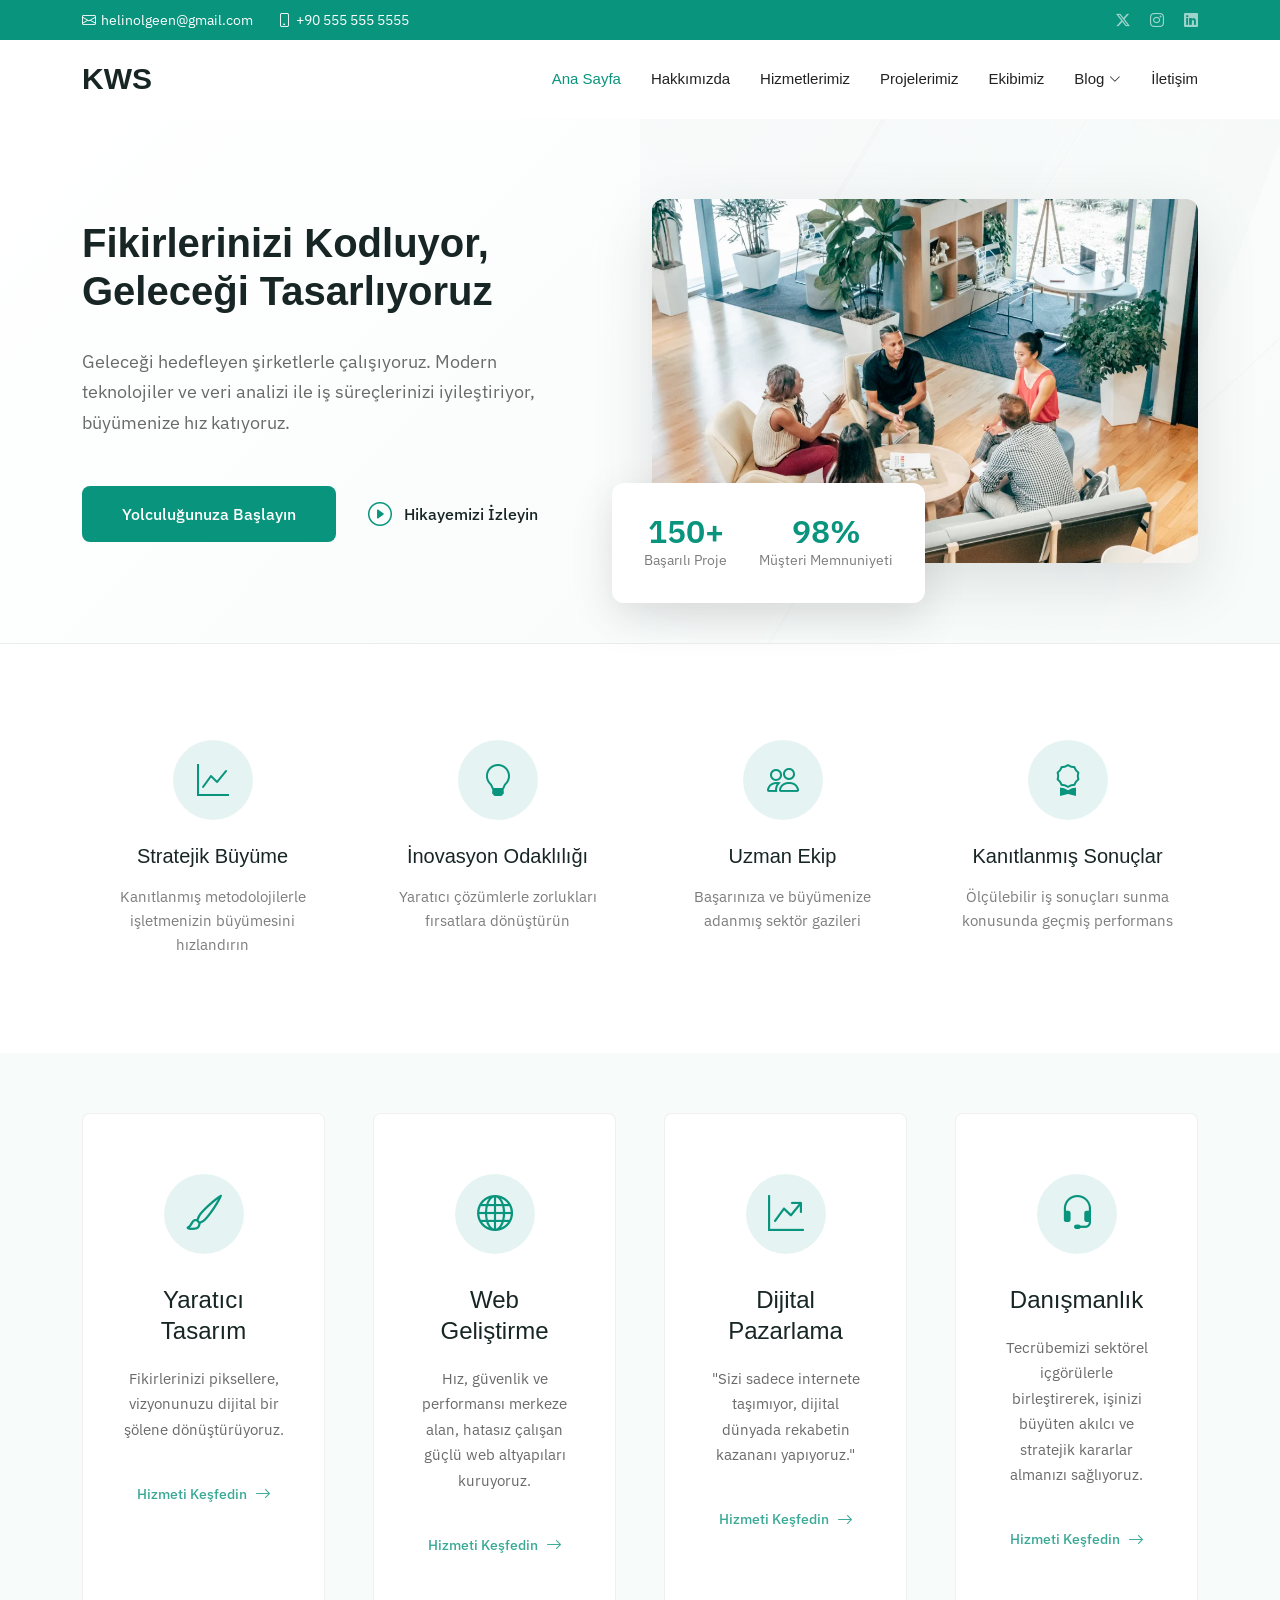
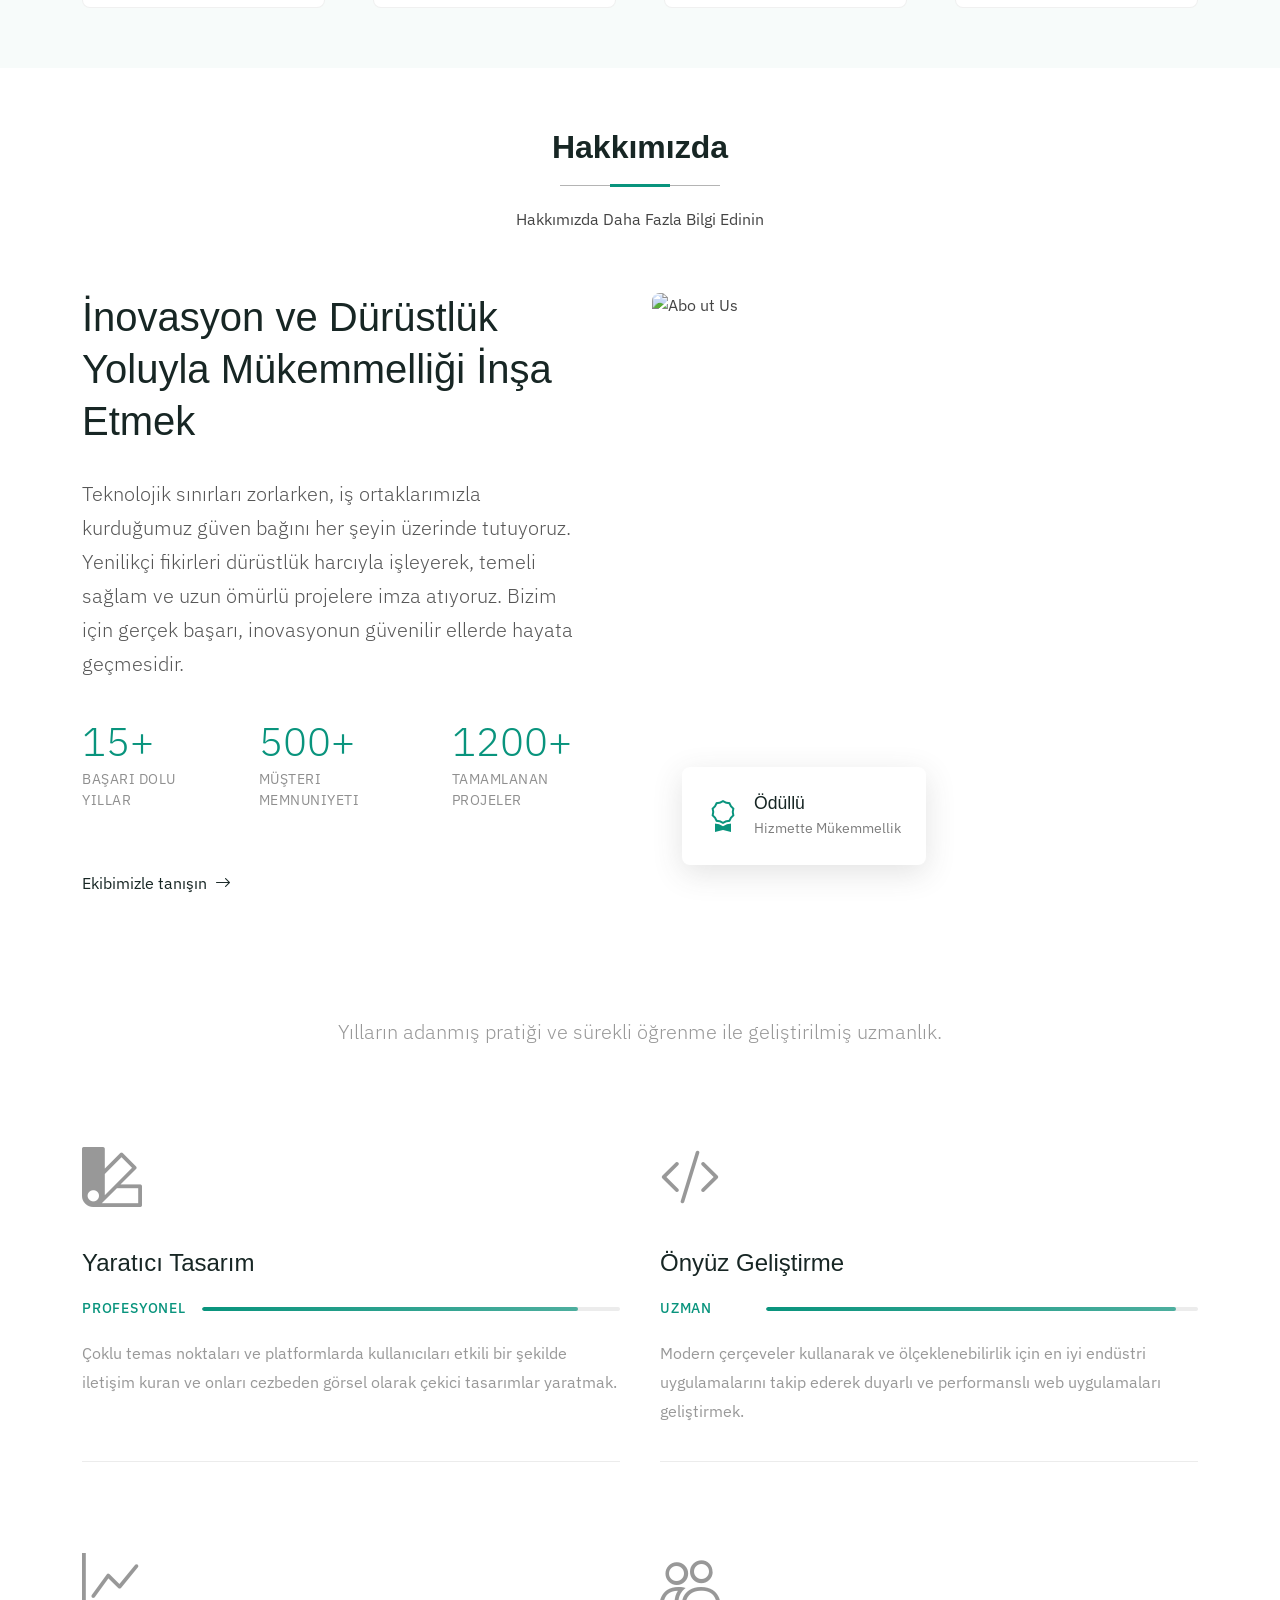
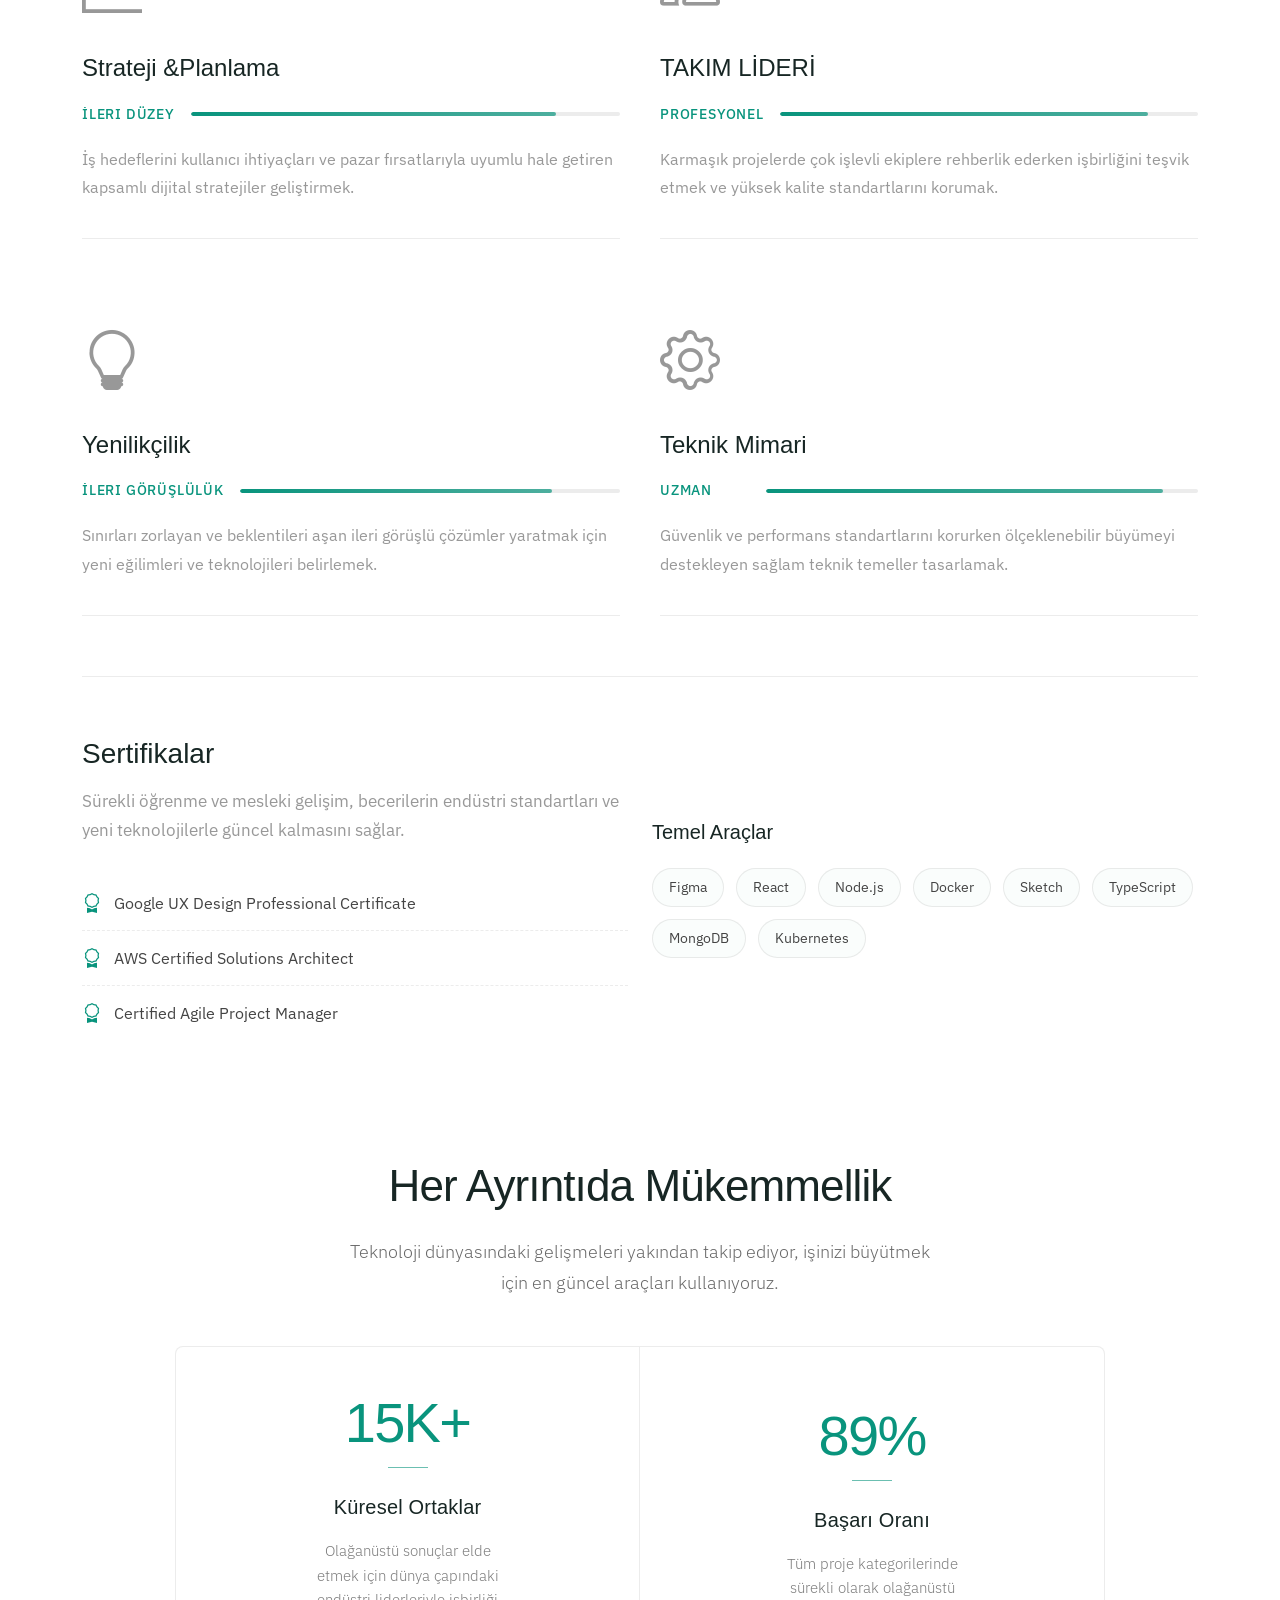
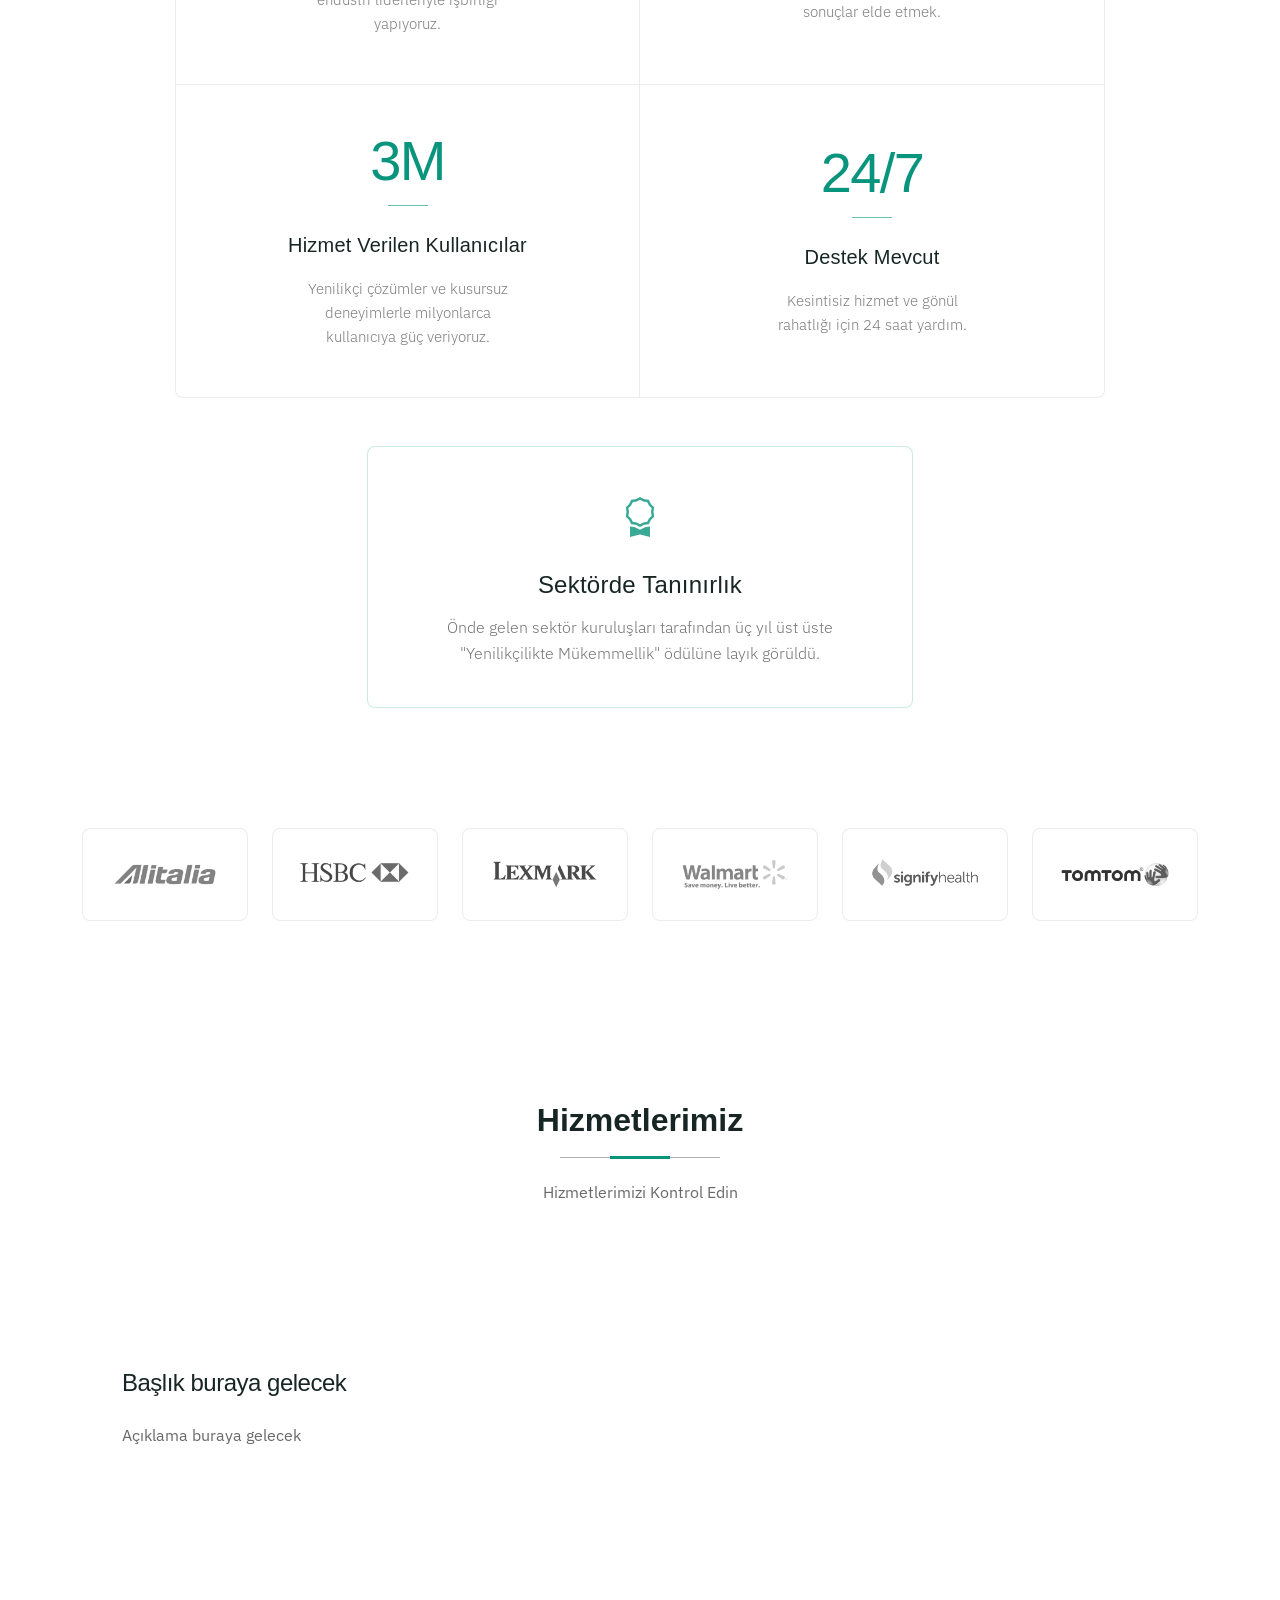
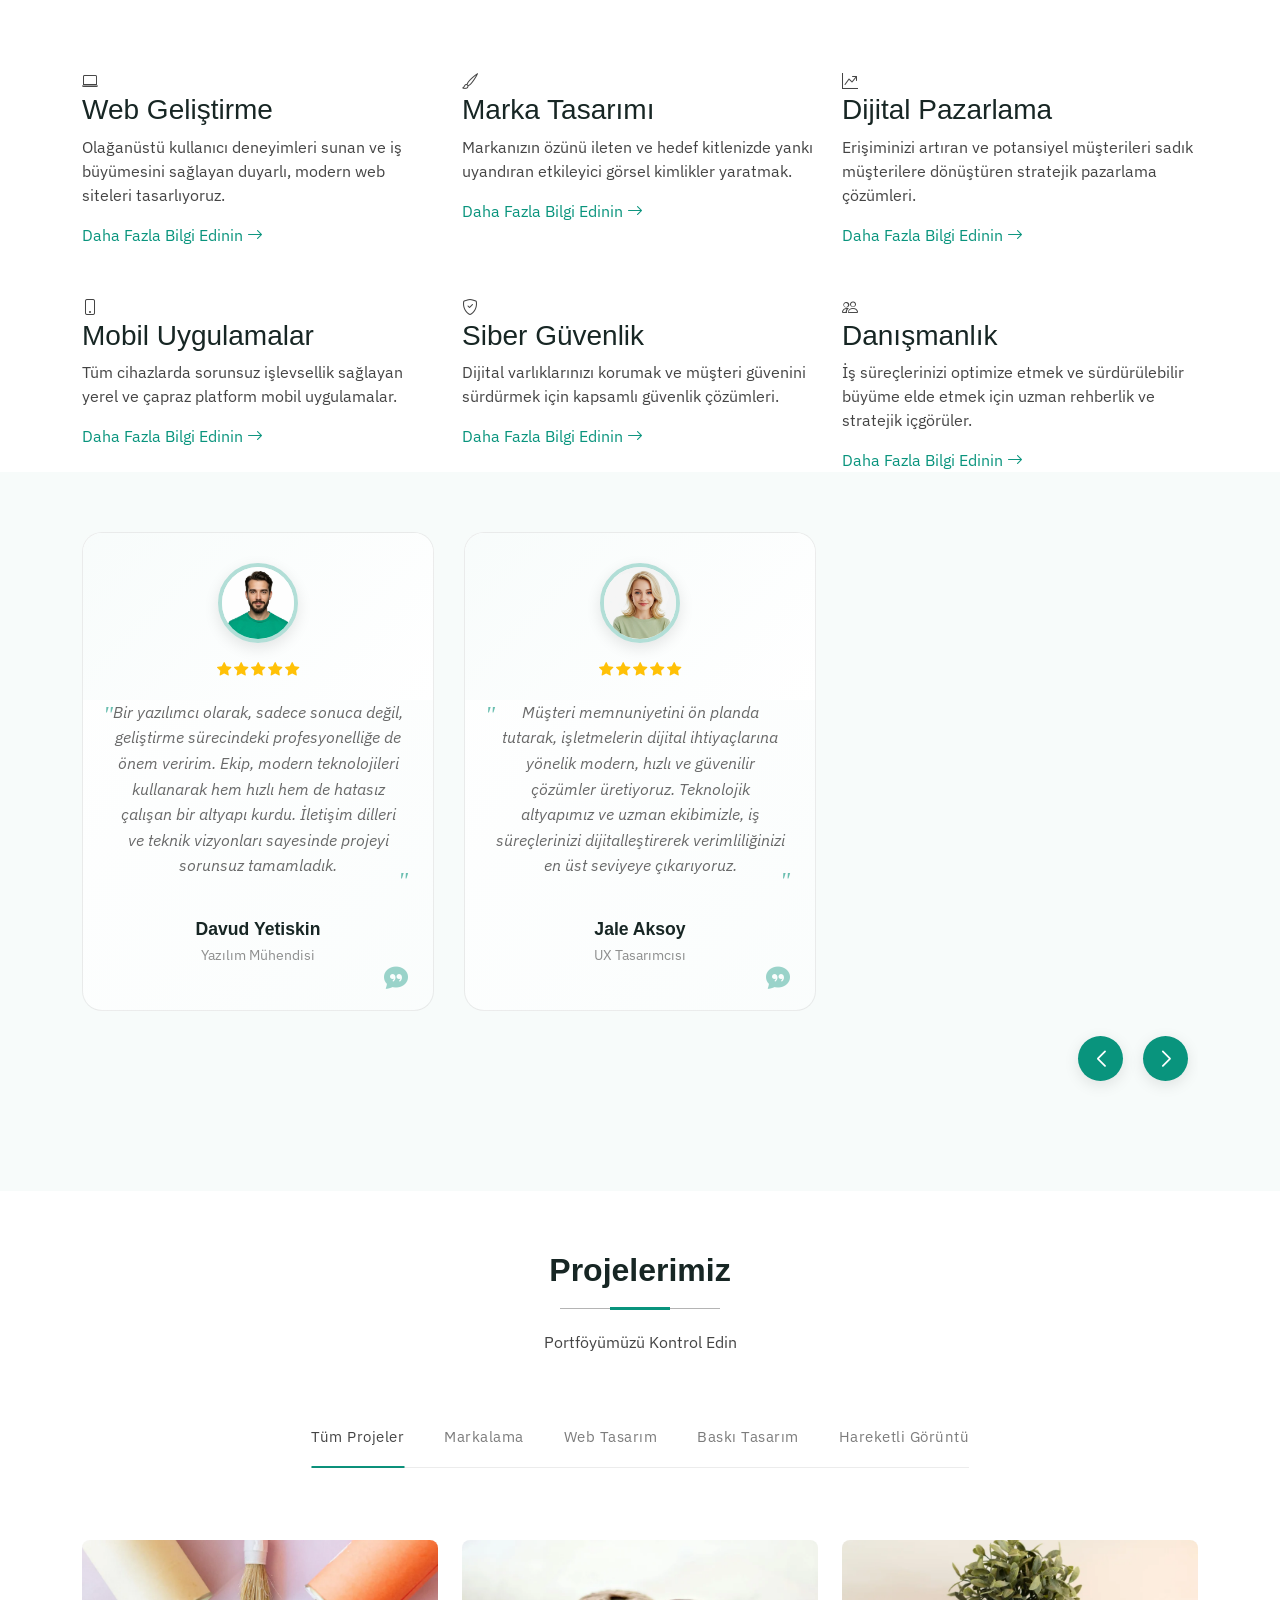
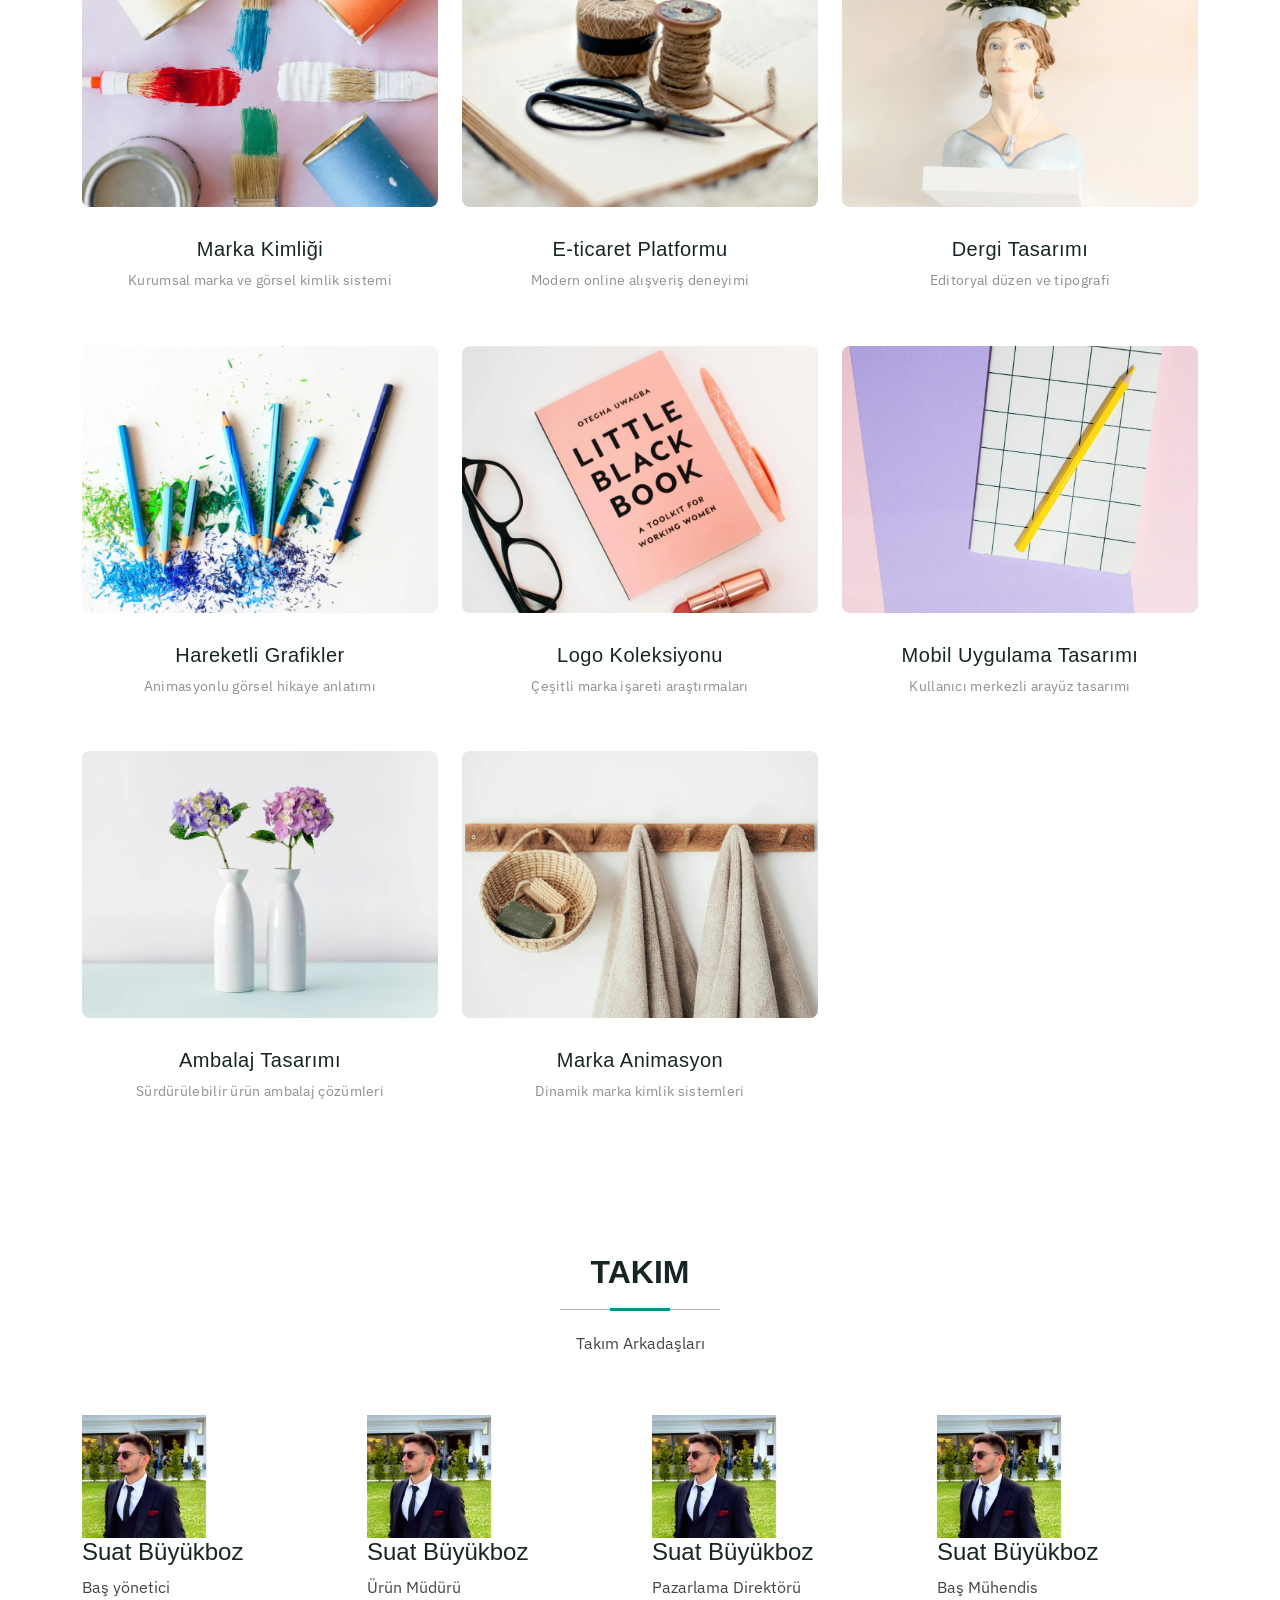
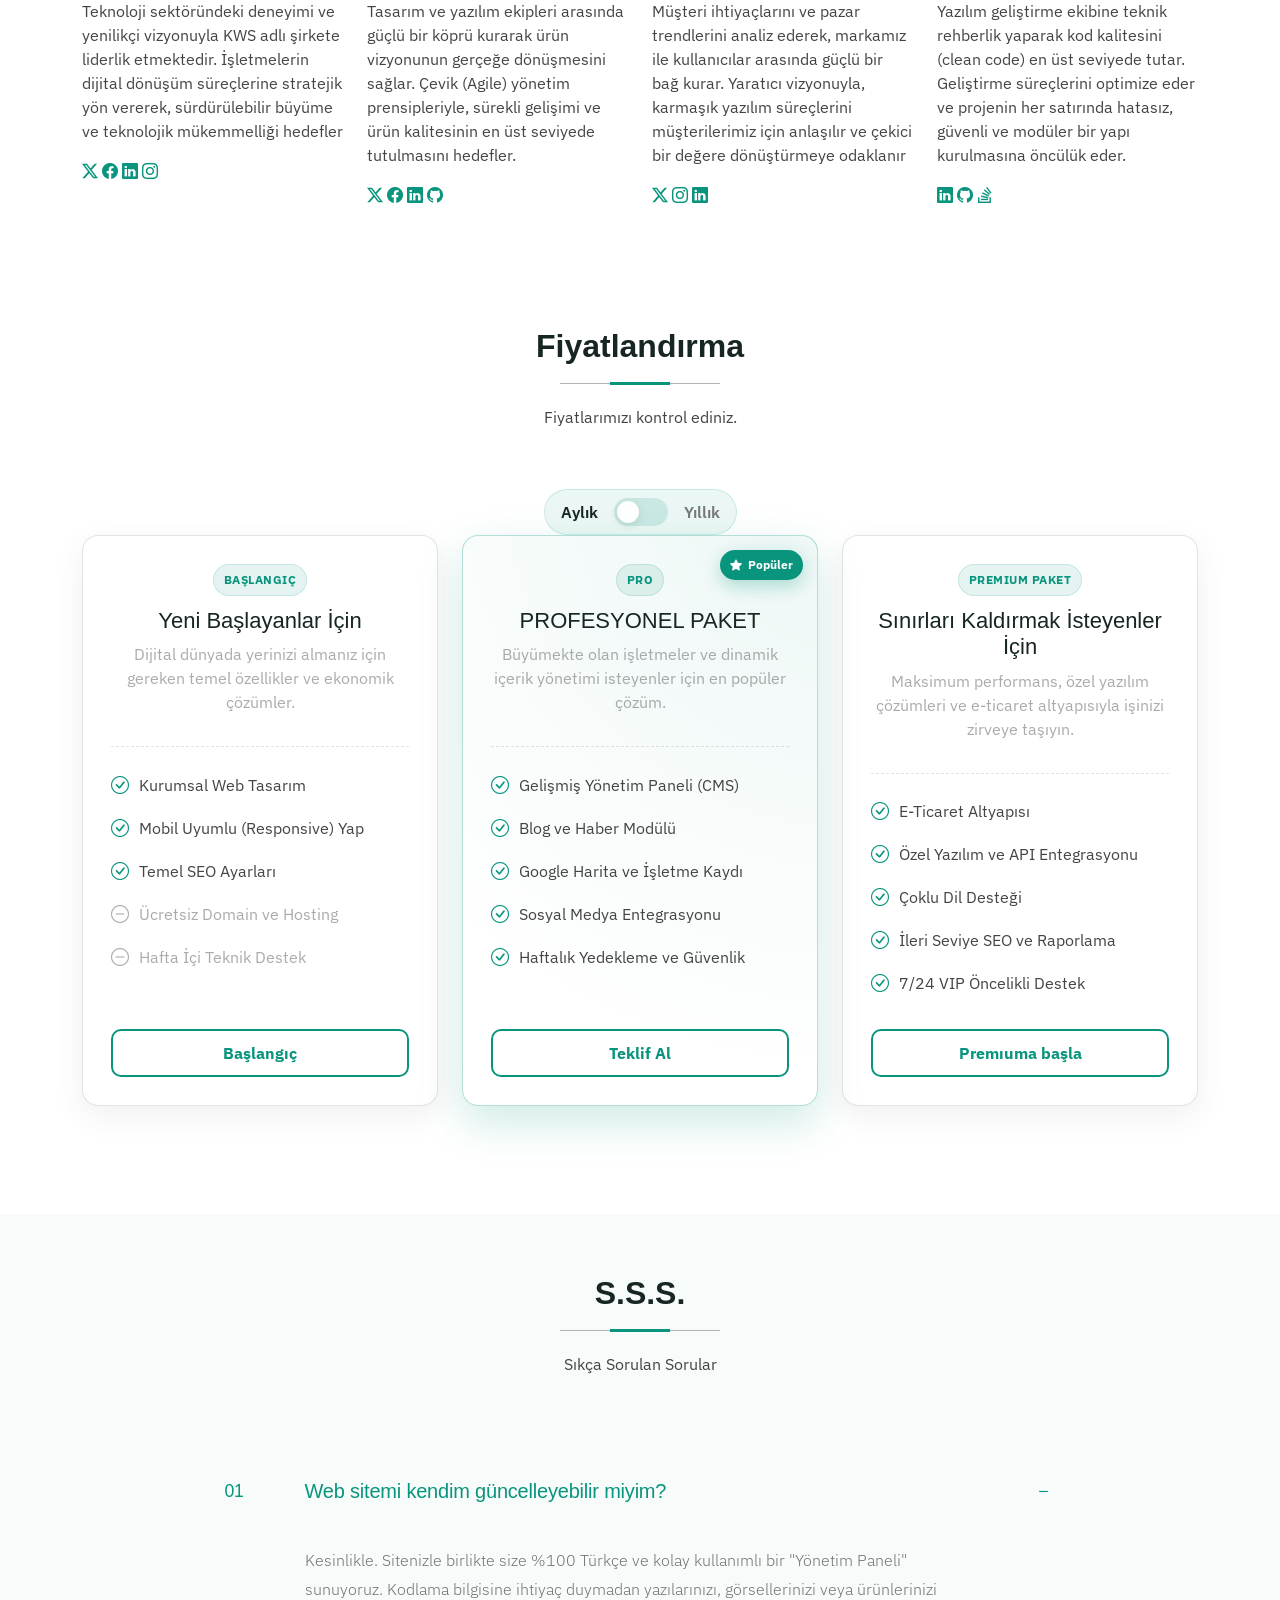
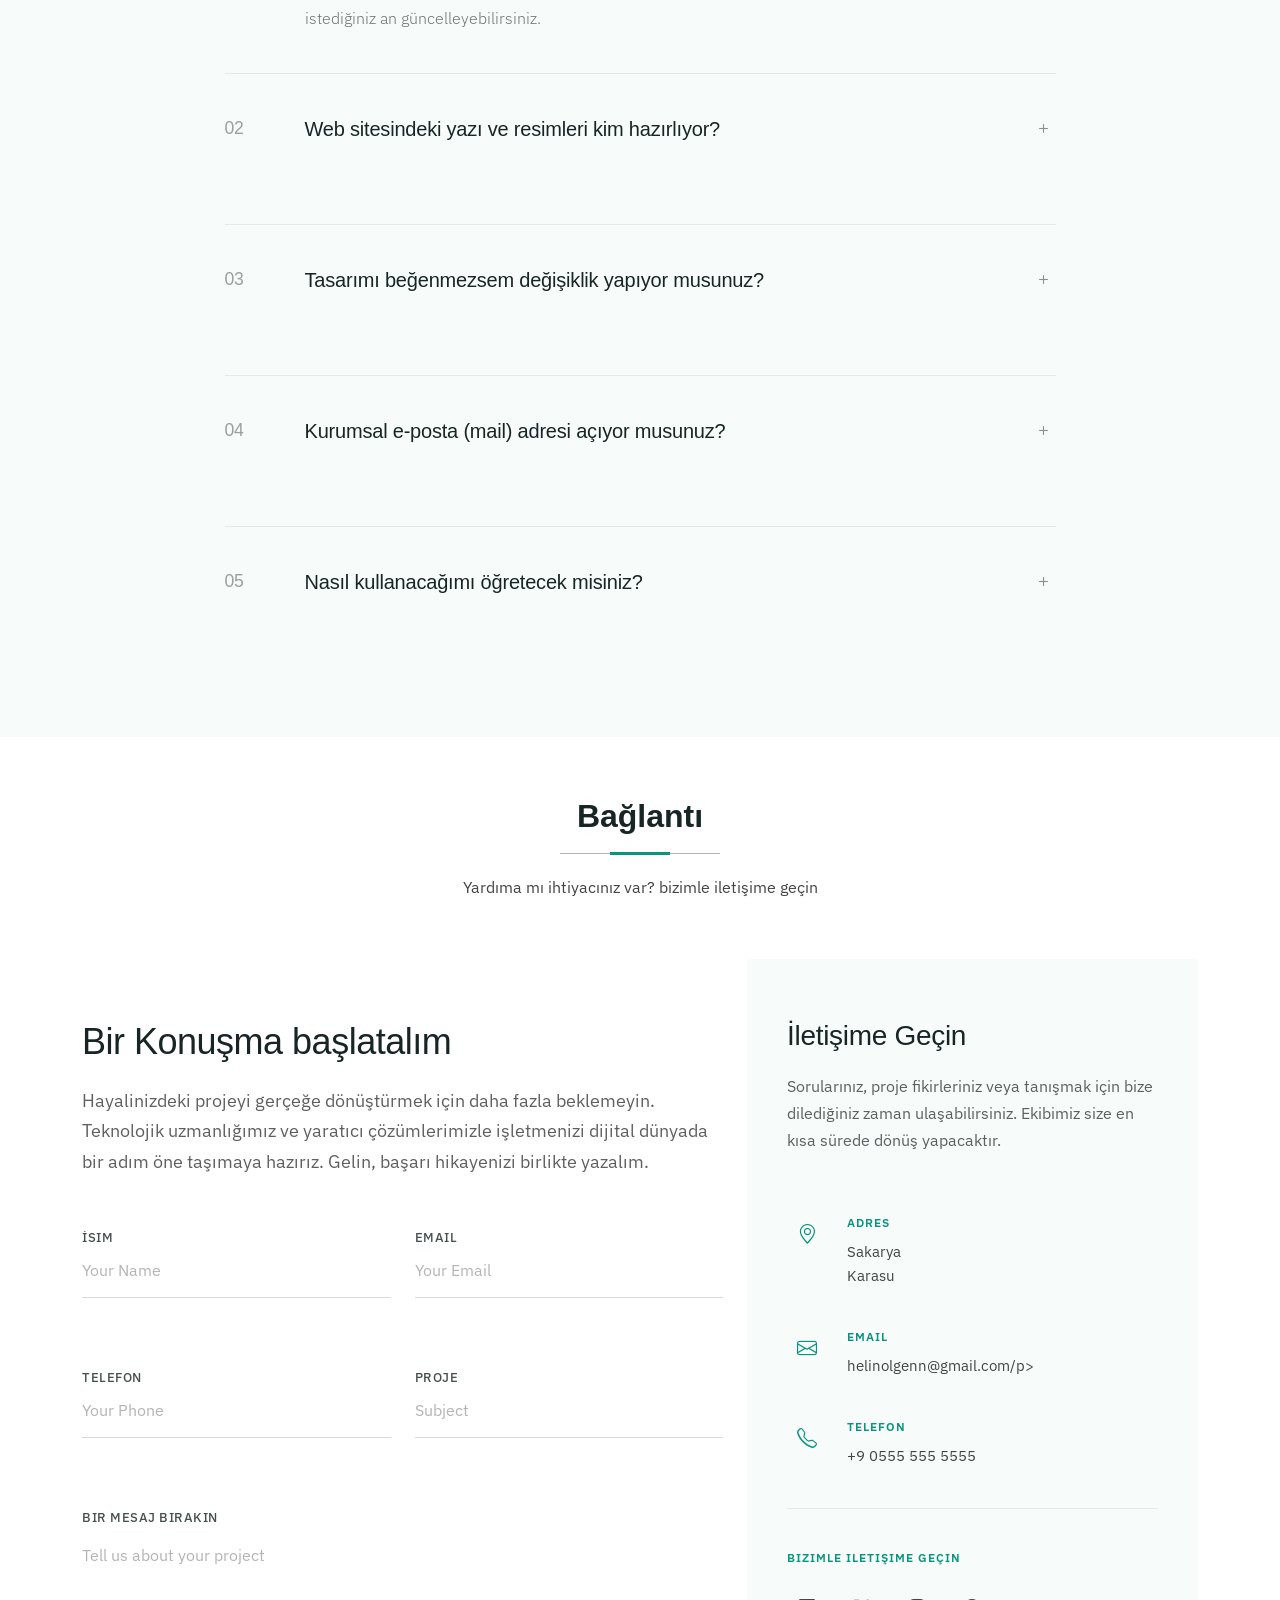
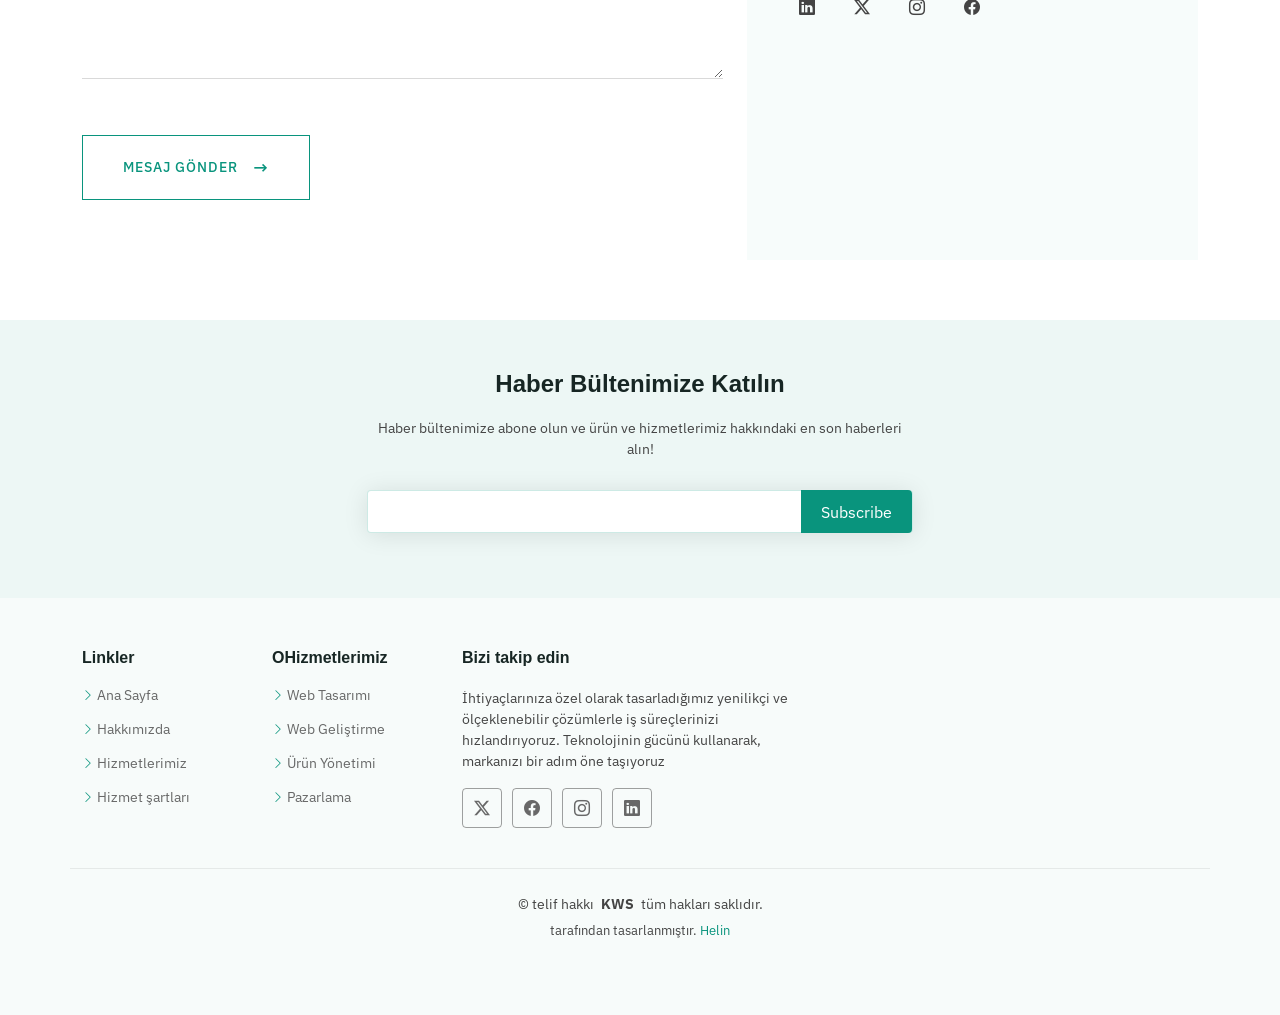
==== commit b08df9fe: "admin panel eklendi" ====
--- a/index.html
+++ b/index.html
@@ -596,16 +596,32 @@
 
       </div>
 
-    </section><!-- /Clients Section -->
-
-    <!-- Services Section -->
-    <section id="services" class="services section">
-
-      <!-- Section Title -->
-      <div class="container section-title" data-aos="fade-up">
-        <h2>Hizmetlerimiz</h2>
-        <p>Hizmetlerimizi Kontrol Edin</p>
-      </div><!-- End Section Title -->
+    </section>
+
+    <section id="services" class="services">
+
+  <div class="container section-title" data-aos="fade-up">
+    <h2>Hizmetlerimiz</h2>
+    <p>Hizmetlerimizi Kontrol Edin</p>
+  </div>
+
+  <div class="container" data-aos="fade-up">
+    <div class="row">
+
+      <div class="col-lg-4 col-md-6">
+        <div class="service-item">
+
+          <h3 id="serviceTitle">Başlık buraya gelecek</h3>
+          <p id="serviceDesc">Açıklama buraya gelecek</p>
+
+        </div>
+      </div>
+
+    </div>
+  </div>
+
+</section>
+
 
       <div class="container" data-aos="fade-up" data-aos-delay="100">
 
@@ -1538,6 +1554,8 @@
 
   <!-- Main JS File -->
   <script src="assets/js/main.js"></script>
+  <script src="assets/js/site.js"></script>
+
 
 </body>
 
